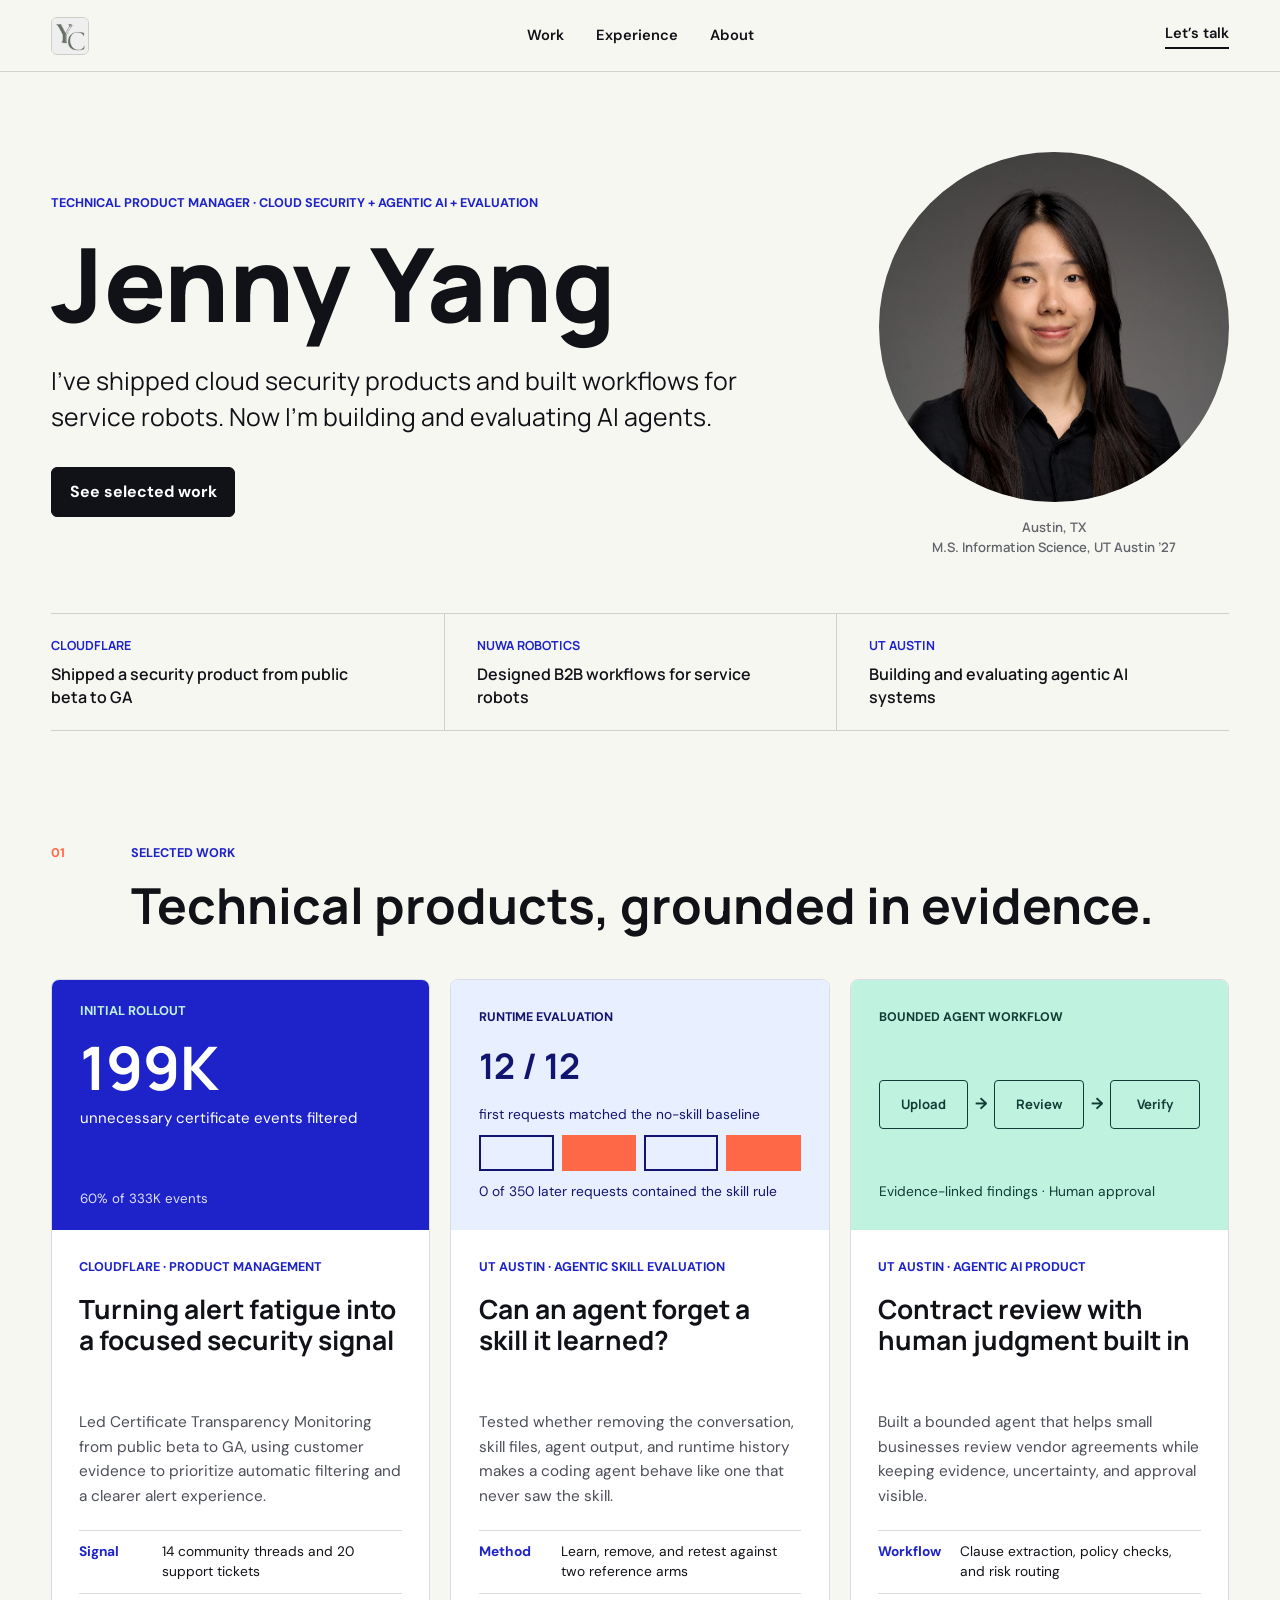
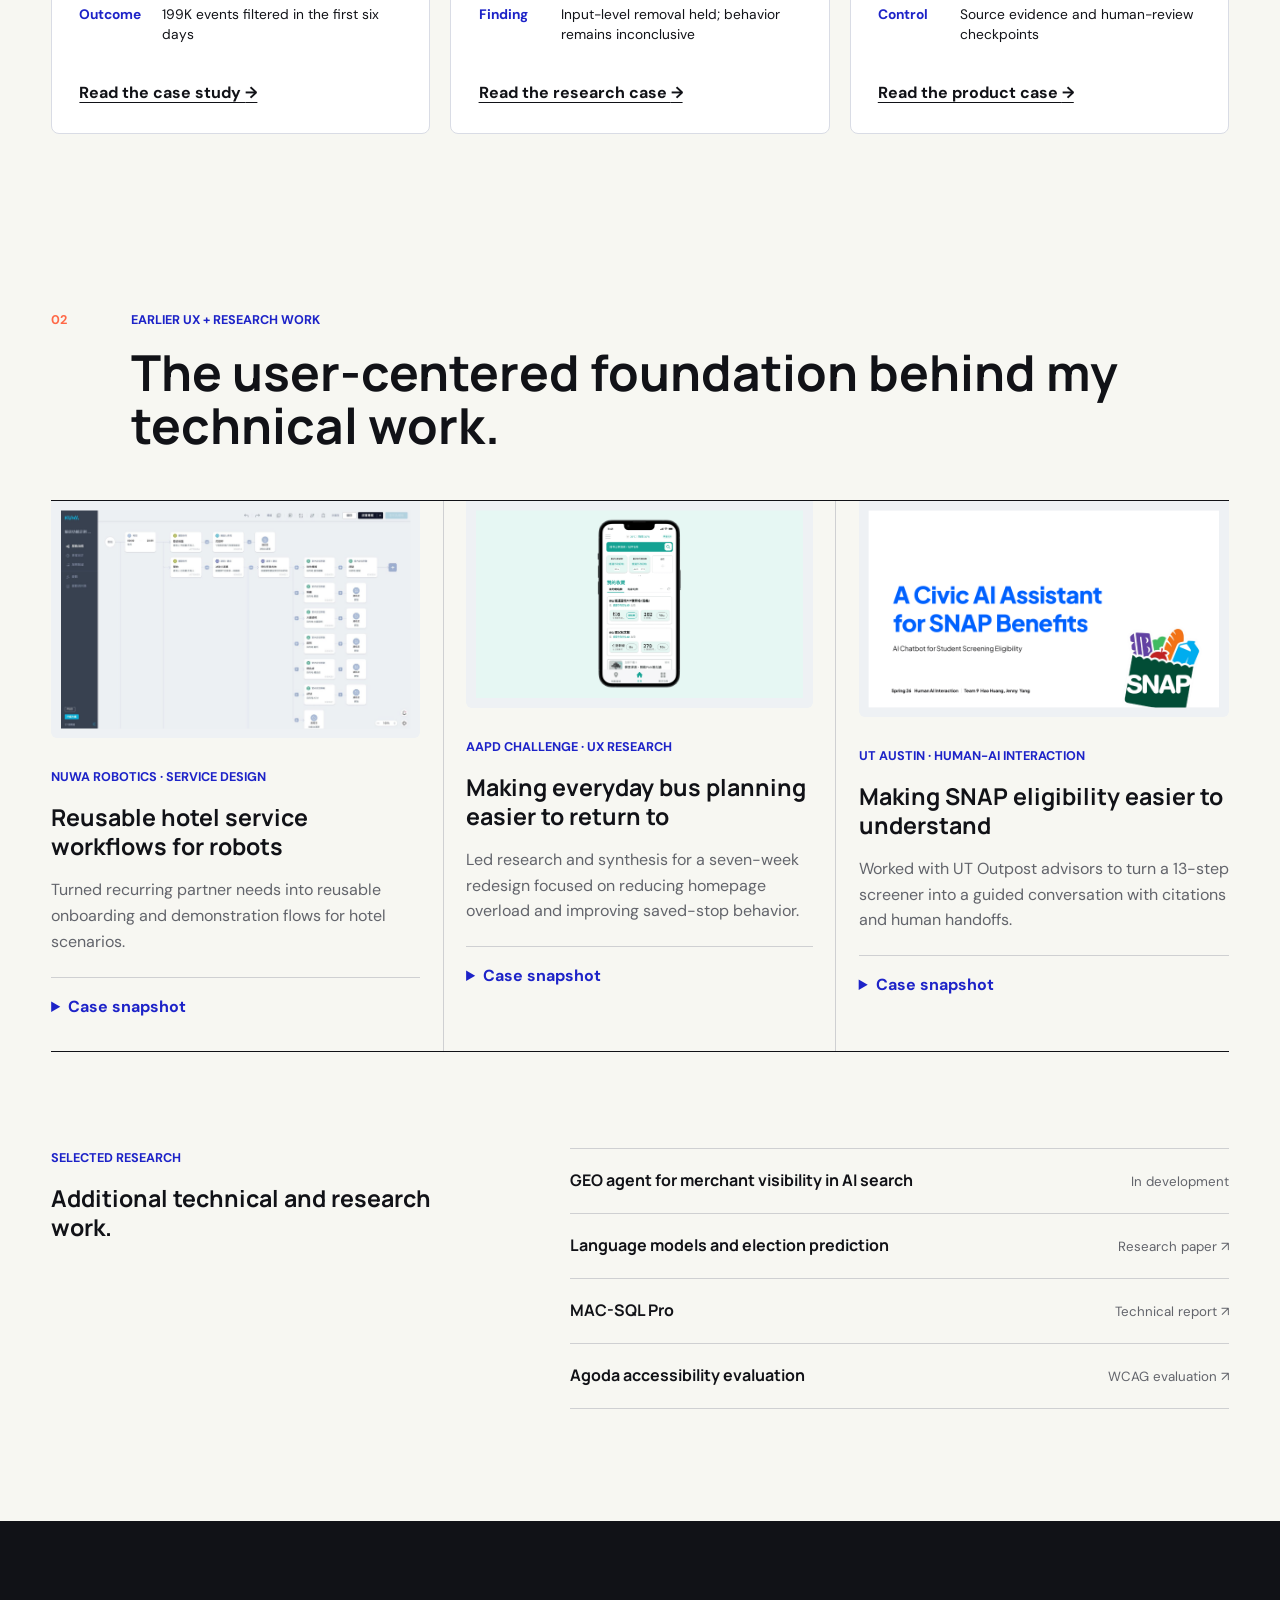
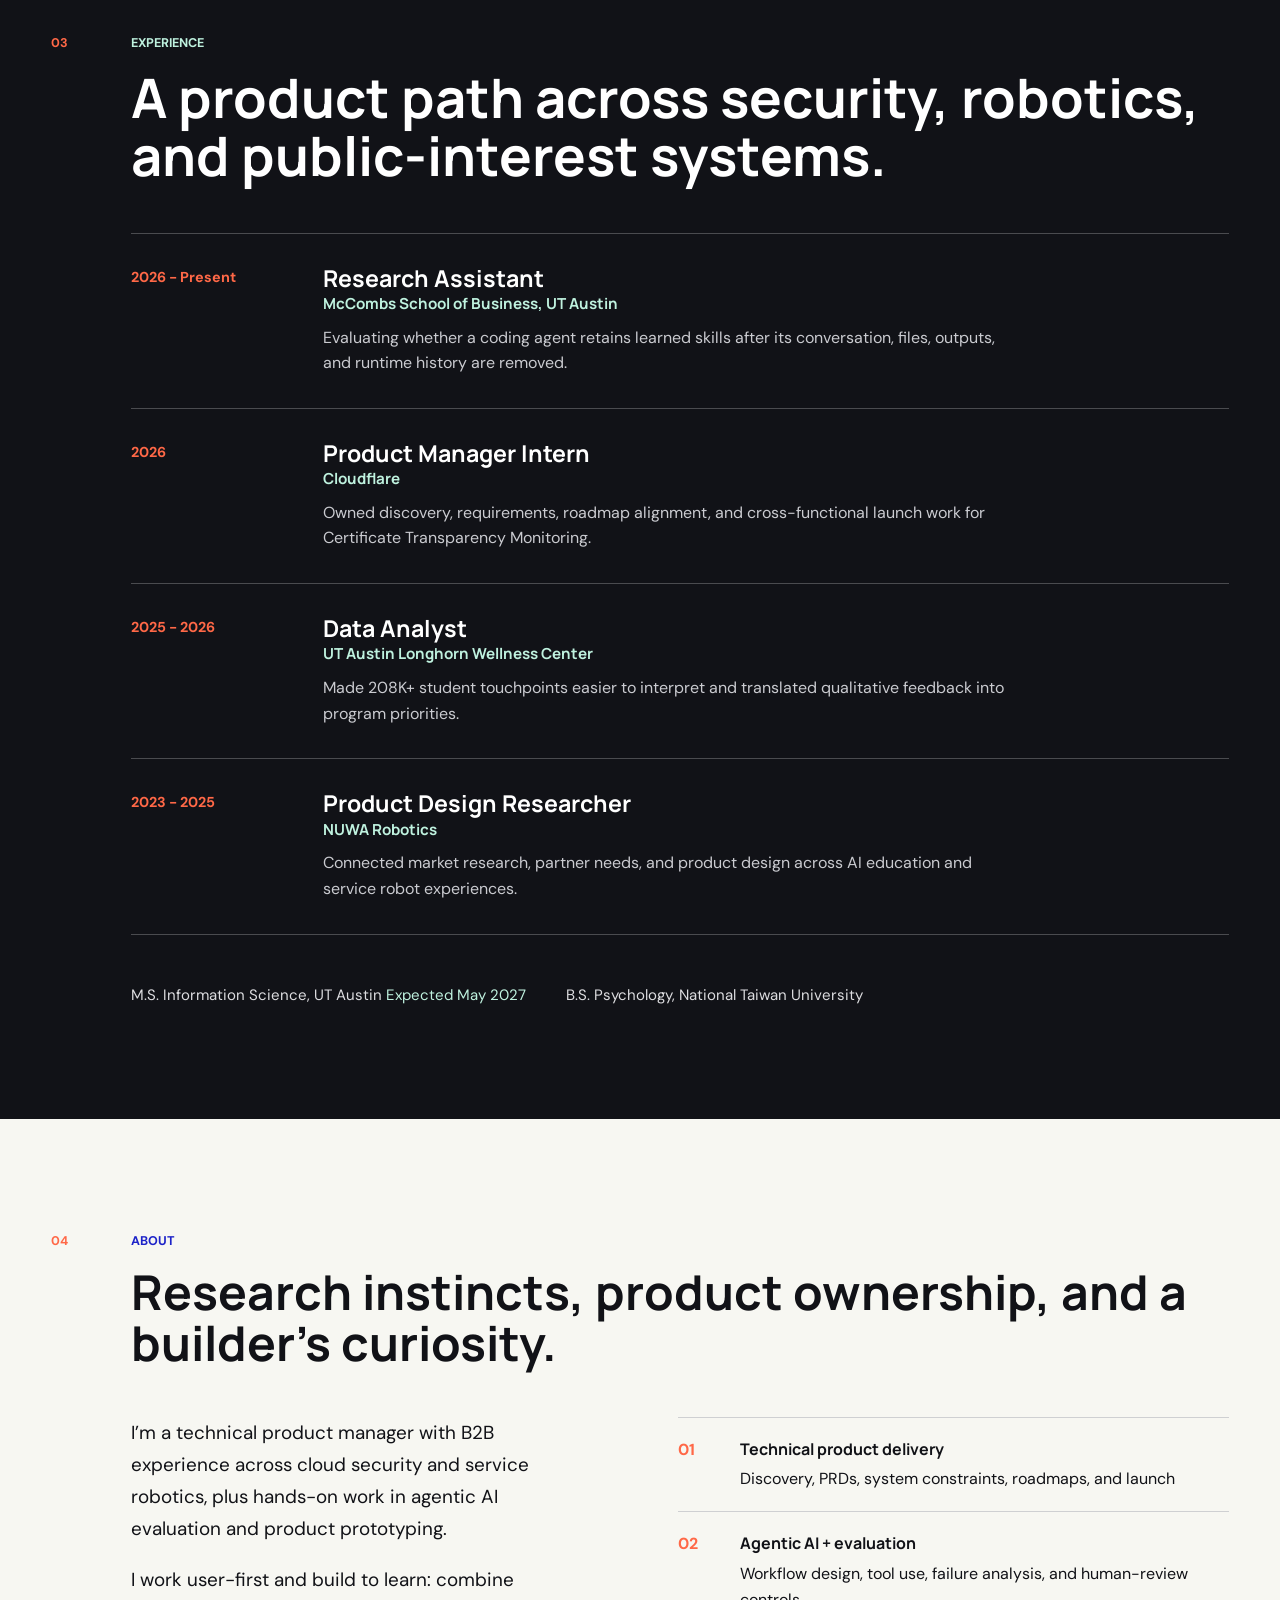
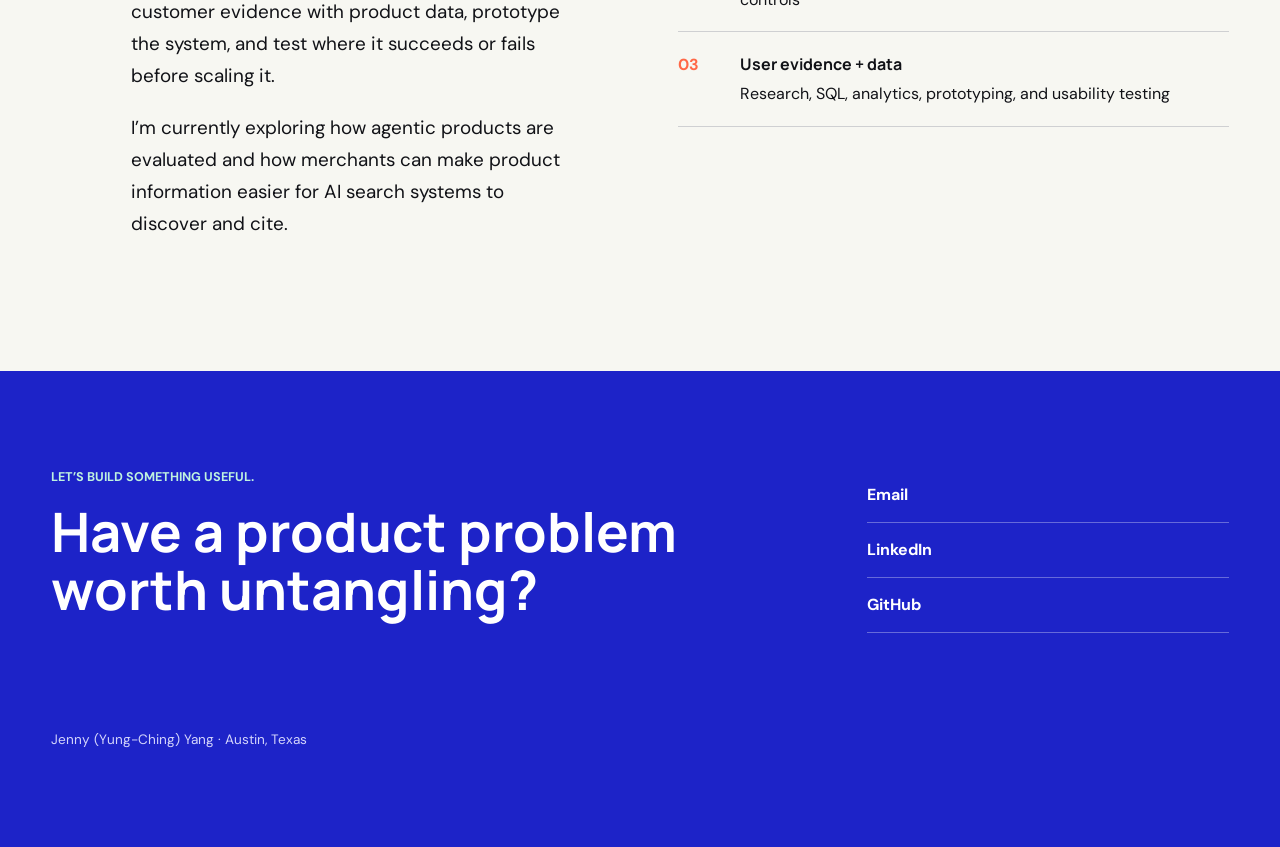
==== index.html @ 24544f39 "Redesign portfolio hero evidence rail" ====
<!doctype html>
<html lang="en">
  <head>
    <meta charset="UTF-8" />
    <meta name="viewport" content="width=device-width, initial-scale=1.0" />
    <meta
      name="description"
      content="Jenny Yang is a technical product manager with experience in cloud security, agentic AI evaluation, B2B robotics, and human-centered product development."
    />
    <meta name="author" content="Jenny (Yung-Ching) Yang" />
    <link rel="canonical" href="https://jjjjeny.github.io/" />
    <meta property="og:type" content="website" />
    <meta property="og:title" content="Jenny Yang | Technical Product Manager" />
    <meta property="og:description" content="Product case studies across cloud security, agentic AI evaluation, and human-centered systems." />
    <meta property="og:url" content="https://jjjjeny.github.io/" />
    <meta property="og:image" content="https://jjjjeny.github.io/assets/jenny-headshot.jpg" />
    <meta name="twitter:card" content="summary_large_image" />
    <title>Jenny Yang | Technical Product Manager</title>
    <link rel="icon" type="image/webp" href="assets/yc-icon.webp" />
    <link rel="preconnect" href="https://fonts.googleapis.com" />
    <link rel="preconnect" href="https://fonts.gstatic.com" crossorigin />
    <link
      href="https://fonts.googleapis.com/css2?family=DM+Sans:wght@400;500;600;700&amp;family=Manrope:wght@400;500;600;700;800&amp;display=swap"
      rel="stylesheet"
    />
    <link rel="stylesheet" href="styles.css?v=20261116-2" />
    <script type="application/ld+json">
      {
        "@context": "https://schema.org",
        "@type": "Person",
        "name": "Jenny Yang",
        "alternateName": "Yung-Ching Yang",
        "url": "https://jjjjeny.github.io/",
        "image": "https://jjjjeny.github.io/assets/jenny-headshot.jpg",
        "jobTitle": "Technical Product Manager",
        "alumniOf": [
          {"@type": "CollegeOrUniversity", "name": "The University of Texas at Austin"},
          {"@type": "CollegeOrUniversity", "name": "National Taiwan University"}
        ],
        "sameAs": [
          "https://www.linkedin.com/in/jenny-y/",
          "https://github.com/JJJJeny"
        ],
        "knowsAbout": [
          "Product Management",
          "Cloud Security",
          "Agentic AI",
          "AI Evaluation",
          "Generative Engine Optimization",
          "Human-Computer Interaction",
          "B2B SaaS"
        ]
      }
    </script>
  </head>
  <body>
    <a class="skip-link" href="#work">Skip to selected work</a>

    <header class="site-header">
      <a class="wordmark" href="#top" aria-label="Jenny Yang, home">
        <img src="assets/yc-icon.webp" alt="" width="225" height="225" />
      </a>
      <nav aria-label="Primary navigation">
        <a href="#work">Work</a>
        <a href="#experience">Experience</a>
        <a href="#about">About</a>
      </nav>
      <a class="header-link" href="#contact">Let&rsquo;s talk</a>
    </header>

    <main id="top">
      <section class="hero" aria-labelledby="hero-title">
        <div class="hero-copy">
          <p class="eyebrow">Technical product manager &middot; Cloud security + agentic AI + evaluation</p>
          <h1 id="hero-title">Jenny Yang</h1>
          <p class="hero-statement">
            I&rsquo;ve shipped cloud security products and built workflows for service robots.
            Now I&rsquo;m building and evaluating AI agents.
          </p>
          <div class="hero-actions">
            <a class="button button-primary" href="#work">See selected work</a>
          </div>
        </div>

        <div class="portrait-wrap">
          <img
            class="portrait"
            src="assets/jenny-headshot.jpg"
            alt="Jenny Yang"
            width="2048"
            height="1365"
          />
          <p class="portrait-note">Austin, TX<br />M.S. Information Science, UT Austin &rsquo;27</p>
        </div>

        <div class="hero-proof" aria-label="Experience highlights">
          <div><strong>Cloudflare</strong><span>Shipped a security product from public beta to GA</span></div>
          <div><strong>NUWA Robotics</strong><span>Designed B2B workflows for service robots</span></div>
          <div><strong>UT Austin</strong><span>Building and evaluating agentic AI systems</span></div>
        </div>
      </section>

      <section class="section work-section" id="work" aria-labelledby="work-title">
        <div class="section-heading">
          <p class="section-index">01</p>
          <div>
            <p class="eyebrow">Selected work</p>
            <h2 id="work-title">Technical products, grounded in evidence.</h2>
          </div>
        </div>

        <div class="selected-work-grid">
          <article class="selected-card">
            <div class="selected-visual cloudflare-summary" aria-label="Certificate Transparency Monitoring outcome summary">
              <p>Initial rollout</p>
              <strong>199K</strong>
              <span>unnecessary certificate events filtered</span>
              <div class="meter" aria-hidden="true"><i></i></div>
              <small>60% of 333K events</small>
            </div>
            <div class="selected-card-copy">
              <p class="project-meta">Cloudflare &middot; Product management</p>
              <h3>Turning alert fatigue into a focused security signal</h3>
              <p>Led Certificate Transparency Monitoring from public beta to GA, using customer evidence to prioritize automatic filtering and a clearer alert experience.</p>
              <dl class="project-evidence">
                <div><dt>Signal</dt><dd>14 community threads and 20 support tickets</dd></div>
                <div><dt>Outcome</dt><dd>199K events filtered in the first six days</dd></div>
              </dl>
              <a class="text-link" href="projects/cloudflare/">Read the case study <span aria-hidden="true">&rarr;</span></a>
            </div>
          </article>

          <article class="selected-card">
            <div class="selected-visual evaluation-summary" aria-label="Agentic unlearning evaluation design summary">
              <p>Runtime evaluation</p>
              <strong>12 / 12</strong>
              <span>first requests matched the no-skill baseline</span>
              <div class="condition-row" aria-hidden="true"><i></i><i></i><i></i><i></i></div>
              <small>0 of 350 later requests contained the skill rule</small>
            </div>
            <div class="selected-card-copy">
              <p class="project-meta">UT Austin &middot; Agentic skill evaluation</p>
              <h3>Can an agent forget a skill it learned?</h3>
              <p>Tested whether removing the conversation, skill files, agent output, and runtime history makes a coding agent behave like one that never saw the skill.</p>
              <dl class="project-evidence">
                <div><dt>Method</dt><dd>Learn, remove, and retest against two reference arms</dd></div>
                <div><dt>Finding</dt><dd>Input-level removal held; behavior remains inconclusive</dd></div>
              </dl>
              <a class="text-link" href="projects/agentic-unlearning/">Read the research case <span aria-hidden="true">&rarr;</span></a>
            </div>
          </article>

          <article class="selected-card">
            <div class="selected-visual agent-summary" aria-label="Contract Review Agent workflow">
              <p>Bounded agent workflow</p>
              <div class="agent-flow" aria-hidden="true">
                <span>Upload</span><b>&rarr;</b><span>Review</span><b>&rarr;</b><span>Verify</span>
              </div>
              <small>Evidence-linked findings &middot; Human approval</small>
            </div>
            <div class="selected-card-copy">
              <p class="project-meta">UT Austin &middot; Agentic AI product</p>
              <h3>Contract review with human judgment built in</h3>
              <p>Built a bounded agent that helps small businesses review vendor agreements while keeping evidence, uncertainty, and approval visible.</p>
              <dl class="project-evidence">
                <div><dt>Workflow</dt><dd>Clause extraction, policy checks, and risk routing</dd></div>
                <div><dt>Control</dt><dd>Source evidence and human-review checkpoints</dd></div>
              </dl>
              <a class="text-link" href="projects/contract-review-agent/">Read the product case <span aria-hidden="true">&rarr;</span></a>
            </div>
          </article>
        </div>
      </section>

      <section class="section additional-work" aria-labelledby="additional-title">
        <div class="section-heading">
          <p class="section-index">02</p>
          <div>
            <p class="eyebrow">Earlier UX + research work</p>
            <h2 id="additional-title">The user-centered foundation behind my technical work.</h2>
          </div>
        </div>

        <div class="project-grid">
          <article class="project-card">
            <img src="assets/roflow.jpg" alt="NUWA Roflow hotel service robot workflow" width="1500" height="937" />
            <div class="project-card-copy">
              <p class="project-meta">NUWA Robotics &middot; Service design</p>
              <h3>Reusable hotel service workflows for robots</h3>
              <p>Turned recurring partner needs into reusable onboarding and demonstration flows for hotel scenarios.</p>
              <details>
                <summary>Case snapshot</summary>
                <p><strong>Problem:</strong> Sales teams needed a repeatable way to demonstrate service robots in realistic hotel journeys.</p>
                <p><strong>Approach:</strong> Mapped guest journeys, defined service moments, and built modular workflows in NUWA Roflow.</p>
                <p><strong>Result:</strong> Standardized three recurring use cases for partner onboarding and demos across Taiwan and the U.S.</p>
              </details>
            </div>
          </article>

          <article class="project-card">
            <img src="assets/bus-plus.png" alt="Bus Plus mobile app redesign" width="1500" height="862" />
            <div class="project-card-copy">
              <p class="project-meta">AAPD Challenge &middot; UX research</p>
              <h3>Making everyday bus planning easier to return to</h3>
              <p>Led research and synthesis for a seven-week redesign focused on reducing homepage overload and improving saved-stop behavior.</p>
              <details>
                <summary>Case snapshot</summary>
                <p><strong>Evidence:</strong> 49 survey responses plus interviews and scenario-based usability tasks.</p>
                <p><strong>Decision:</strong> Prioritized a destination-based stop model after finding that non-fixed trips made route-based favorites less useful.</p>
                <p><strong>Recognition:</strong> 2023 AAPD Merit and Popular Awards.</p>
              </details>
            </div>
          </article>

          <article class="project-card">
            <img src="assets/snap-cover.png" alt="Civic AI Assistant for SNAP Benefits project" width="1600" height="900" />
            <div class="project-card-copy">
              <p class="project-meta">UT Austin &middot; Human-AI interaction</p>
              <h3>Making SNAP eligibility easier to understand</h3>
              <p>Worked with UT Outpost advisors to turn a 13-step screener into a guided conversation with citations and human handoffs.</p>
              <details>
                <summary>Case snapshot</summary>
                <p><strong>Problem:</strong> Students had to interpret a long eligibility form before knowing which questions mattered to their situation.</p>
                <p><strong>Approach:</strong> Mapped applicant pain points and designed targeted follow-ups, verified citations, uncertainty disclosures, and advisor handoffs.</p>
                <p><strong>Prototype:</strong> Built and tested the interaction using Figma, Claude Code, and the Anthropic API.</p>
              </details>
            </div>
          </article>
        </div>

        <div class="research-row" aria-labelledby="research-title">
          <div>
            <p class="eyebrow">Selected research</p>
            <h3 id="research-title">Additional technical and research work.</h3>
          </div>
          <div class="research-links">
            <div class="research-item"><span>GEO agent for merchant visibility in AI search</span><small>In development</small></div>
            <a href="assets/llm-election.pdf" target="_blank" rel="noreferrer"><span>Language models and election prediction</span><small>Research paper &nearr;</small></a>
            <a href="assets/mac-sql.pdf" target="_blank" rel="noreferrer"><span>MAC-SQL Pro</span><small>Technical report &nearr;</small></a>
            <a href="assets/agoda.pdf" target="_blank" rel="noreferrer"><span>Agoda accessibility evaluation</span><small>WCAG evaluation &nearr;</small></a>
          </div>
        </div>
      </section>

      <section class="experience-band" id="experience" aria-labelledby="experience-title">
        <div class="section experience-inner">
          <div class="section-heading section-heading-light">
            <p class="section-index">03</p>
            <div>
              <p class="eyebrow">Experience</p>
              <h2 id="experience-title">A product path across security, robotics, and public-interest systems.</h2>
            </div>
          </div>

          <div class="timeline">
            <article>
              <p class="timeline-date">2026 - Present</p>
              <div>
                <h3>Research Assistant <span>McCombs School of Business, UT Austin</span></h3>
                <p>Evaluating whether a coding agent retains learned skills after its conversation, files, outputs, and runtime history are removed.</p>
              </div>
            </article>
            <article>
              <p class="timeline-date">2026</p>
              <div>
                <h3>Product Manager Intern <span>Cloudflare</span></h3>
                <p>Owned discovery, requirements, roadmap alignment, and cross-functional launch work for Certificate Transparency Monitoring.</p>
              </div>
            </article>
            <article>
              <p class="timeline-date">2025 - 2026</p>
              <div>
                <h3>Data Analyst <span>UT Austin Longhorn Wellness Center</span></h3>
                <p>Made 208K+ student touchpoints easier to interpret and translated qualitative feedback into program priorities.</p>
              </div>
            </article>
            <article>
              <p class="timeline-date">2023 - 2025</p>
              <div>
                <h3>Product Design Researcher <span>NUWA Robotics</span></h3>
                <p>Connected market research, partner needs, and product design across AI education and service robot experiences.</p>
              </div>
            </article>
          </div>

          <div class="education-note">
            <p>M.S. Information Science, UT Austin <span>Expected May 2027</span></p>
            <p>B.S. Psychology, National Taiwan University</p>
          </div>
        </div>
      </section>

      <section class="section about-section" id="about" aria-labelledby="about-title">
        <div class="section-heading">
          <p class="section-index">04</p>
          <div>
            <p class="eyebrow">About</p>
            <h2 id="about-title">Research instincts, product ownership, and a builder&rsquo;s curiosity.</h2>
          </div>
        </div>
        <div class="about-grid">
          <div class="about-copy">
            <p>
              I&rsquo;m a technical product manager with B2B experience across cloud security and
              service robotics, plus hands-on work in agentic AI evaluation and product prototyping.
            </p>
            <p>
              I work user-first and build to learn: combine customer evidence with product data,
              prototype the system, and test where it succeeds or fails before scaling it.
            </p>
            <p>
              I&rsquo;m currently exploring how agentic products are evaluated and how merchants can
              make product information easier for AI search systems to discover and cite.
            </p>
          </div>
          <div class="capability-list" aria-label="Core capabilities">
            <div><span>01</span><p><strong>Technical product delivery</strong>Discovery, PRDs, system constraints, roadmaps, and launch</p></div>
            <div><span>02</span><p><strong>Agentic AI + evaluation</strong>Workflow design, tool use, failure analysis, and human-review controls</p></div>
            <div><span>03</span><p><strong>User evidence + data</strong>Research, SQL, analytics, prototyping, and usability testing</p></div>
          </div>
        </div>
      </section>
    </main>

    <footer class="site-footer" id="contact">
      <div>
        <p class="eyebrow">Let&rsquo;s build something useful.</p>
        <h2>Have a product problem worth untangling?</h2>
      </div>
      <div class="footer-links">
        <a href="mailto:yungching68@gmail.com">Email</a>
        <a href="https://www.linkedin.com/in/jenny-y/" target="_blank" rel="noreferrer">LinkedIn</a>
        <a href="https://github.com/JJJJeny" target="_blank" rel="noreferrer">GitHub</a>
      </div>
      <p class="footer-note">Jenny (Yung-Ching) Yang &middot; Austin, Texas</p>
    </footer>

    <!-- Cloudflare Web Analytics -->
    <script
      type="module"
      src="https://static.cloudflareinsights.com/beacon.min.js"
      data-cf-beacon='{"token":"53c2a39190c344d6ad4bfcebeba88fe5"}'
    ></script>
    <!-- End Cloudflare Web Analytics -->
  </body>
</html>
---- styles.css ----
:root {
  --ink: #111217;
  --paper: #f7f7f2;
  --white: #ffffff;
  --blue: #1d23c8;
  --blue-dark: #11156f;
  --coral: #ff6847;
  --mint: #bff2df;
  --line: #cfd0d2;
  --muted: #62646b;
  --max: 1180px;
}

* {
  box-sizing: border-box;
}

html {
  scroll-behavior: smooth;
}

body {
  margin: 0;
  color: var(--ink);
  background: var(--paper);
  font-family: "DM Sans", Arial, sans-serif;
  font-size: 1rem;
  line-height: 1.6;
  letter-spacing: 0;
}

a {
  color: inherit;
}

img {
  display: block;
  max-width: 100%;
}

.skip-link {
  position: fixed;
  top: 0.75rem;
  left: 0.75rem;
  z-index: 100;
  padding: 0.75rem 1rem;
  background: var(--ink);
  color: var(--white);
  transform: translateY(-150%);
}

.skip-link:focus {
  transform: translateY(0);
}

.site-header {
  position: sticky;
  top: 0;
  z-index: 20;
  display: grid;
  grid-template-columns: 1fr auto 1fr;
  align-items: center;
  min-height: 72px;
  padding: 0 4vw;
  border-bottom: 1px solid rgba(17, 18, 23, 0.16);
  background: rgba(247, 247, 242, 0.94);
  backdrop-filter: blur(14px);
}

.wordmark {
  width: 38px;
  height: 38px;
  display: block;
  overflow: hidden;
  border: 1px solid rgba(17, 18, 23, 0.18);
  border-radius: 6px;
  text-decoration: none;
}

.wordmark img {
  width: 100%;
  height: 100%;
  object-fit: cover;
}

nav {
  display: flex;
  gap: 2rem;
}

nav a,
.header-link {
  font-size: 0.92rem;
  font-weight: 600;
  text-decoration: none;
}

nav a:hover,
.header-link:hover,
.text-link:hover {
  color: var(--blue);
}

.header-link {
  justify-self: end;
  padding-bottom: 0.15rem;
  border-bottom: 2px solid currentColor;
}

.hero {
  width: min(1320px, 92vw);
  min-height: 0;
  margin: 0 auto;
  display: grid;
  grid-template-columns: minmax(0, 1.35fr) minmax(280px, 0.65fr);
  column-gap: clamp(3rem, 7vw, 7rem);
  row-gap: 3.5rem;
  align-items: center;
  padding: 5rem 0 3.5rem;
}

.eyebrow,
.project-meta,
.section-index {
  margin: 0 0 1rem;
  color: var(--blue);
  font-size: 0.79rem;
  font-weight: 700;
  text-transform: uppercase;
}

h1,
h2,
h3,
p {
  letter-spacing: 0;
}

h1,
h2,
h3 {
  font-family: "Manrope", Arial, sans-serif;
  line-height: 1.06;
}

h1 {
  max-width: 8ch;
  margin: 0;
  font-size: clamp(5.8rem, 8vw, 7.2rem);
  font-weight: 800;
}

.hero-statement {
  max-width: 700px;
  margin: 1.6rem 0 0;
  font-family: "Manrope", Arial, sans-serif;
  font-size: 1.55rem;
  line-height: 1.45;
}

.hero-copy {
  min-width: 0;
}

.hero-actions {
  display: flex;
  flex-wrap: wrap;
  gap: 0.8rem;
  margin-top: 2rem;
}

.button {
  display: inline-flex;
  align-items: center;
  justify-content: center;
  min-height: 48px;
  padding: 0.7rem 1.1rem;
  border: 1px solid var(--ink);
  border-radius: 6px;
  font-weight: 700;
  text-decoration: none;
}

.button-primary {
  background: var(--ink);
  color: var(--white);
}

.button-primary:hover {
  background: var(--blue);
  border-color: var(--blue);
}

.button-secondary:hover {
  background: var(--white);
}

.portrait-wrap {
  position: relative;
  width: min(100%, 350px);
  justify-self: end;
}

.hero-proof {
  grid-column: 1 / -1;
  display: grid;
  grid-template-columns: repeat(3, minmax(0, 1fr));
  margin-top: 0;
  padding: 0;
  border-top: 1px solid var(--line);
  border-bottom: 1px solid var(--line);
}

.hero-proof > div {
  min-height: 108px;
  padding: 1.35rem clamp(1.25rem, 2.5vw, 2.5rem);
}

.hero-proof > div:first-child {
  padding-left: 0;
}

.hero-proof > div + div {
  border-left: 1px solid var(--line);
}

.hero-proof strong,
.hero-proof span {
  display: block;
}

.hero-proof strong {
  margin-bottom: 0.45rem;
  color: var(--blue);
  font-family: "Manrope", Arial, sans-serif;
  font-size: 0.78rem;
  text-transform: uppercase;
}

.hero-proof span {
  max-width: 30ch;
  font-family: "Manrope", Arial, sans-serif;
  font-size: 1rem;
  font-weight: 600;
  line-height: 1.4;
}

.portrait {
  width: 100%;
  height: auto;
  aspect-ratio: 1;
  object-fit: cover;
  object-position: center 36%;
  border-radius: 50%;
  filter: saturate(0.88) contrast(1.04);
}

.portrait-note {
  position: relative;
  width: 100%;
  margin: 1rem 0 0;
  padding: 0;
  color: var(--muted);
  font-family: "Manrope", sans-serif;
  font-size: 0.82rem;
  font-weight: 600;
  line-height: 1.5;
  text-align: center;
}

.section {
  width: min(var(--max), 92vw);
  margin: 0 auto;
  padding: 7rem 0;
}

.work-section {
  padding-top: 3.5rem;
}

.section-heading {
  display: grid;
  grid-template-columns: 80px 1fr;
  margin-bottom: 3rem;
}

.section-index {
  color: var(--coral);
}

h2 {
  max-width: 780px;
  margin: 0;
  font-size: 3.4rem;
}

.text-link {
  font-weight: 700;
  text-underline-offset: 0.22rem;
}

.selected-work-grid {
  display: grid;
  grid-template-columns: repeat(3, minmax(0, 1fr));
  gap: 1.25rem;
}

.selected-card {
  min-width: 0;
  display: flex;
  flex-direction: column;
  overflow: hidden;
  border: 1px solid #d9dce5;
  border-radius: 8px;
  background: var(--white);
}

.selected-visual {
  height: 250px;
}

.cloudflare-summary {
  display: flex;
  flex-direction: column;
  justify-content: center;
  padding: 1.75rem;
  background: var(--blue);
  color: var(--white);
}

.cloudflare-summary p {
  margin: 0 0 1rem;
  color: var(--mint);
  font-size: 0.8rem;
  font-weight: 700;
  text-transform: uppercase;
}

.cloudflare-summary strong {
  font-family: "Manrope", sans-serif;
  font-size: 3.75rem;
  line-height: 1;
}

.cloudflare-summary span {
  margin-top: 0.55rem;
  font-size: 0.94rem;
}

.meter {
  width: 100%;
  height: 14px;
  margin-top: 3rem;
  background: rgba(255, 255, 255, 0.2);
}

.meter i {
  display: block;
  width: 60%;
  height: 100%;
  background: var(--coral);
}

.cloudflare-summary small {
  margin-top: 0.65rem;
  color: #dedffe;
}

@media (min-width: 1000px) {
  h1 {
    max-width: none;
    white-space: nowrap;
  }

  .section-heading h2 {
    max-width: none;
  }

  .work-section .section-heading h2 {
    font-size: 3.1rem;
  }

  .additional-work .section-heading h2 {
    font-size: 3.1rem;
  }

  .about-section .section-heading h2 {
    font-size: 3rem;
  }
}

.evaluation-summary,
.agent-summary {
  display: flex;
  flex-direction: column;
  justify-content: space-between;
  padding: 1.75rem;
}

.evaluation-summary {
  background: #e8efff;
  color: var(--blue-dark);
}

.evaluation-summary p,
.agent-summary p {
  margin: 0;
  font-size: 0.78rem;
  font-weight: 700;
  text-transform: uppercase;
}

.evaluation-summary strong {
  font-family: "Manrope", sans-serif;
  font-size: 2.2rem;
}

.evaluation-summary span,
.evaluation-summary small,
.agent-summary small {
  font-size: 0.86rem;
}

.condition-row {
  display: grid;
  grid-template-columns: repeat(4, 1fr);
  gap: 0.5rem;
}

.condition-row i {
  height: 36px;
  border: 2px solid currentColor;
}

.condition-row i:nth-child(2),
.condition-row i:nth-child(4) {
  background: var(--coral);
  border-color: var(--coral);
}

.agent-summary {
  background: var(--mint);
  color: #123c35;
}

.agent-flow {
  display: grid;
  grid-template-columns: 1fr auto 1fr auto 1fr;
  align-items: center;
  gap: 0.45rem;
}

.agent-flow span {
  padding: 0.8rem 0.4rem;
  border: 1px solid currentColor;
  border-radius: 4px;
  text-align: center;
  font-family: "Manrope", sans-serif;
  font-size: 0.82rem;
  font-weight: 700;
}

.agent-flow b {
  font-weight: 700;
}

.selected-card-copy {
  flex: 1;
  display: flex;
  flex-direction: column;
  padding: 1.7rem;
}

.selected-card-copy h3 {
  min-height: 3.8em;
  margin: 0;
  font-size: 1.65rem;
  line-height: 1.2;
}

.selected-card-copy > p:not(.project-meta, .coming-soon) {
  margin: 1rem 0 0;
  color: #4c4f58;
  font-size: 0.96rem;
}

.project-evidence {
  margin: 1.35rem 0 1.5rem;
}

.project-evidence div {
  display: grid;
  grid-template-columns: 72px 1fr;
  gap: 0.65rem;
  padding: 0.7rem 0;
  border-top: 1px solid #d9dce5;
  font-size: 0.86rem;
  line-height: 1.45;
}

.project-evidence dt {
  color: var(--blue);
  font-weight: 700;
}

.project-evidence dd {
  margin: 0;
}

.selected-card-copy .text-link,
.coming-soon {
  margin-top: auto;
}

.coming-soon {
  color: var(--blue-dark);
  font-weight: 700;
}

.additional-work {
  padding-top: 4rem;
}

.project-grid {
  display: grid;
  grid-template-columns: repeat(3, minmax(0, 1fr));
  border-top: 1px solid var(--ink);
  border-bottom: 1px solid var(--ink);
}

.project-card {
  min-width: 0;
  padding: 0 1.4rem 2rem;
  border-right: 1px solid var(--line);
}

.project-card:first-child {
  padding-left: 0;
}

.project-card:last-child {
  padding-right: 0;
  border-right: 0;
}

.project-card > img {
  width: 100%;
  height: auto;
  aspect-ratio: auto;
  margin-bottom: 1.8rem;
  padding: 0.6rem;
  object-fit: contain;
  border-radius: 0 0 6px 6px;
  background: #eef1f4;
}

.project-card h3,
.research-row h3 {
  margin: 0;
  font-size: 1.45rem;
  line-height: 1.25;
}

.project-card-copy > p:not(.project-meta) {
  color: var(--muted);
}

details {
  margin-top: 1.4rem;
  padding-top: 1rem;
  border-top: 1px solid var(--line);
}

summary {
  cursor: pointer;
  color: var(--blue);
  font-weight: 700;
}

details p {
  margin: 0.9rem 0 0;
  color: #45474e;
  font-size: 0.92rem;
}

.research-row {
  display: grid;
  grid-template-columns: 0.8fr 1.2fr;
  gap: 5rem;
  padding: 6rem 0 0;
}

.research-links a,
.research-links .research-item {
  display: flex;
  justify-content: space-between;
  align-items: baseline;
  gap: 1rem;
  padding: 1.2rem 0;
  border-top: 1px solid var(--line);
  text-decoration: none;
}

.research-links .research-item {
  color: var(--ink);
}

.research-links a:last-child {
  border-bottom: 1px solid var(--line);
}

.research-links a:hover span {
  color: var(--blue);
}

.research-links span {
  font-family: "Manrope", sans-serif;
  font-weight: 700;
}

.research-links small {
  flex: 0 0 auto;
  color: var(--muted);
}

.experience-band {
  background: var(--ink);
  color: var(--white);
}

.experience-inner {
  padding-top: 7rem;
  padding-bottom: 7rem;
}

.section-heading-light .eyebrow {
  color: var(--mint);
}

.timeline {
  margin-left: 80px;
}

.timeline article {
  display: grid;
  grid-template-columns: 160px 1fr;
  gap: 2rem;
  padding: 2rem 0;
  border-top: 1px solid rgba(255, 255, 255, 0.24);
}

.timeline article:last-child {
  border-bottom: 1px solid rgba(255, 255, 255, 0.24);
}

.timeline-date {
  margin: 0;
  color: var(--coral);
  font-size: 0.9rem;
  font-weight: 700;
}

.timeline h3 {
  margin: 0;
  font-size: 1.45rem;
}

.timeline h3 span {
  display: block;
  margin-top: 0.35rem;
  color: var(--mint);
  font-size: 0.95rem;
}

.timeline article p:last-child {
  max-width: 700px;
  margin: 0.8rem 0 0;
  color: #cacbd0;
}

.education-note {
  display: flex;
  flex-wrap: wrap;
  gap: 1rem 2.5rem;
  margin: 3rem 0 0 80px;
  color: #dddde0;
  font-size: 0.94rem;
}

.education-note p {
  margin: 0;
}

.education-note span {
  color: var(--mint);
}

.about-grid {
  display: grid;
  grid-template-columns: 0.9fr 1.1fr;
  gap: 6rem;
  margin-left: 80px;
}

.about-copy p {
  margin: 0 0 1.2rem;
  font-size: 1.18rem;
  line-height: 1.7;
}

.capability-list > div {
  display: grid;
  grid-template-columns: 46px 1fr;
  gap: 1rem;
  padding: 1.2rem 0;
  border-top: 1px solid var(--line);
}

.capability-list > div:last-child {
  border-bottom: 1px solid var(--line);
}

.capability-list span {
  color: var(--coral);
  font-weight: 700;
}

.capability-list p,
.capability-list strong {
  display: block;
  margin: 0;
}

.capability-list strong {
  margin-bottom: 0.25rem;
  font-family: "Manrope", sans-serif;
}

.site-footer {
  display: grid;
  grid-template-columns: 1.35fr 0.65fr;
  gap: 4rem;
  padding: 6rem max(4vw, calc((100vw - var(--max)) / 2));
  background: var(--blue);
  color: var(--white);
  scroll-margin-top: 72px;
}

.site-footer .eyebrow {
  color: var(--mint);
}

.site-footer h2 {
  max-width: 720px;
}

.footer-links {
  display: grid;
  align-content: start;
}

.footer-links a {
  padding: 0.9rem 0;
  border-bottom: 1px solid rgba(255, 255, 255, 0.32);
  font-weight: 700;
  text-decoration: none;
}

.footer-links a:hover {
  color: var(--mint);
}

.footer-note {
  grid-column: 1 / -1;
  margin: 2rem 0 0;
  color: #d3d4fb;
  font-size: 0.85rem;
}

@media (max-width: 800px) {
  .site-header {
    grid-template-columns: 1fr auto;
    min-height: 64px;
  }

  nav {
    display: none;
  }

  .hero {
    min-height: auto;
    grid-template-columns: 1fr;
    row-gap: 2.5rem;
    padding: 3rem 0 2.5rem;
  }

  h1 {
    font-size: 3.2rem;
  }

  .hero-statement {
    font-size: 1.18rem;
    overflow-wrap: anywhere;
  }

  .portrait-wrap {
    width: min(72vw, 250px);
    justify-self: start;
    order: 3;
  }

  .hero-proof {
    grid-column: auto;
    grid-template-columns: 1fr;
    order: 2;
  }

  .hero-proof > div,
  .hero-proof > div:first-child {
    min-height: 0;
    padding: 1rem 0;
  }

  .hero-proof > div + div {
    border-top: 1px solid var(--line);
    border-left: 0;
  }

  .selected-work-grid,
  .project-grid,
  .research-row,
  .about-grid,
  .site-footer {
    grid-template-columns: 1fr;
  }

  .section {
    padding: 5rem 0;
  }

  .work-section {
    padding-top: 3rem;
  }

  .section-heading {
    grid-template-columns: 1fr;
  }

  h2 {
    font-size: 2.35rem;
  }

  .selected-work-grid {
    gap: 1rem;
  }

  .selected-visual {
    height: 230px;
  }

  .selected-card-copy h3 {
    min-height: 0;
  }

  .project-card,
  .project-card:first-child,
  .project-card:last-child {
    padding: 0 0 2.5rem;
    border-right: 0;
    border-bottom: 1px solid var(--line);
  }

  .project-card:last-child {
    border-bottom: 0;
  }

  .research-row {
    gap: 2rem;
    padding-top: 4rem;
  }

  .timeline,
  .education-note,
  .about-grid {
    margin-left: 0;
  }

  .timeline article {
    grid-template-columns: 1fr;
    gap: 0.5rem;
  }

  .site-footer {
    gap: 3rem;
    padding: 5rem 4vw;
  }
}

@media (prefers-reduced-motion: reduce) {
  html {
    scroll-behavior: auto;
  }
}
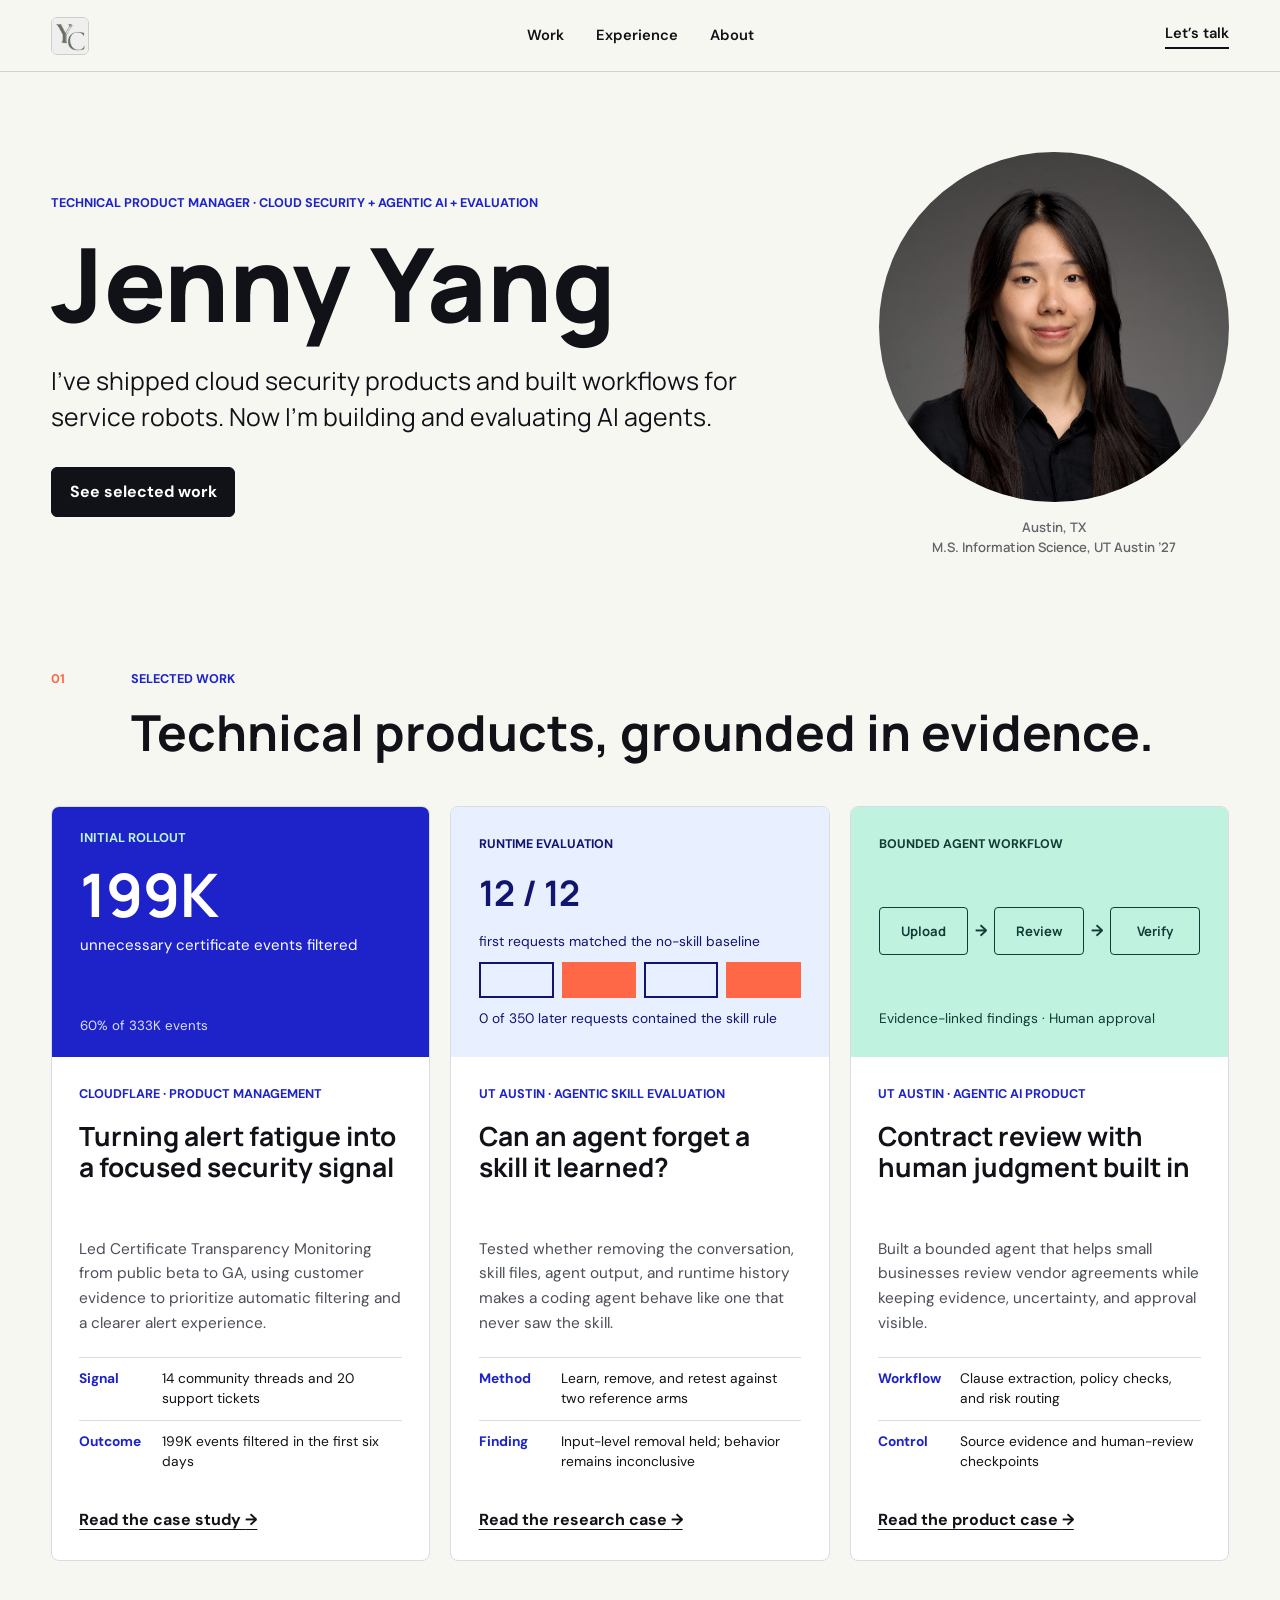
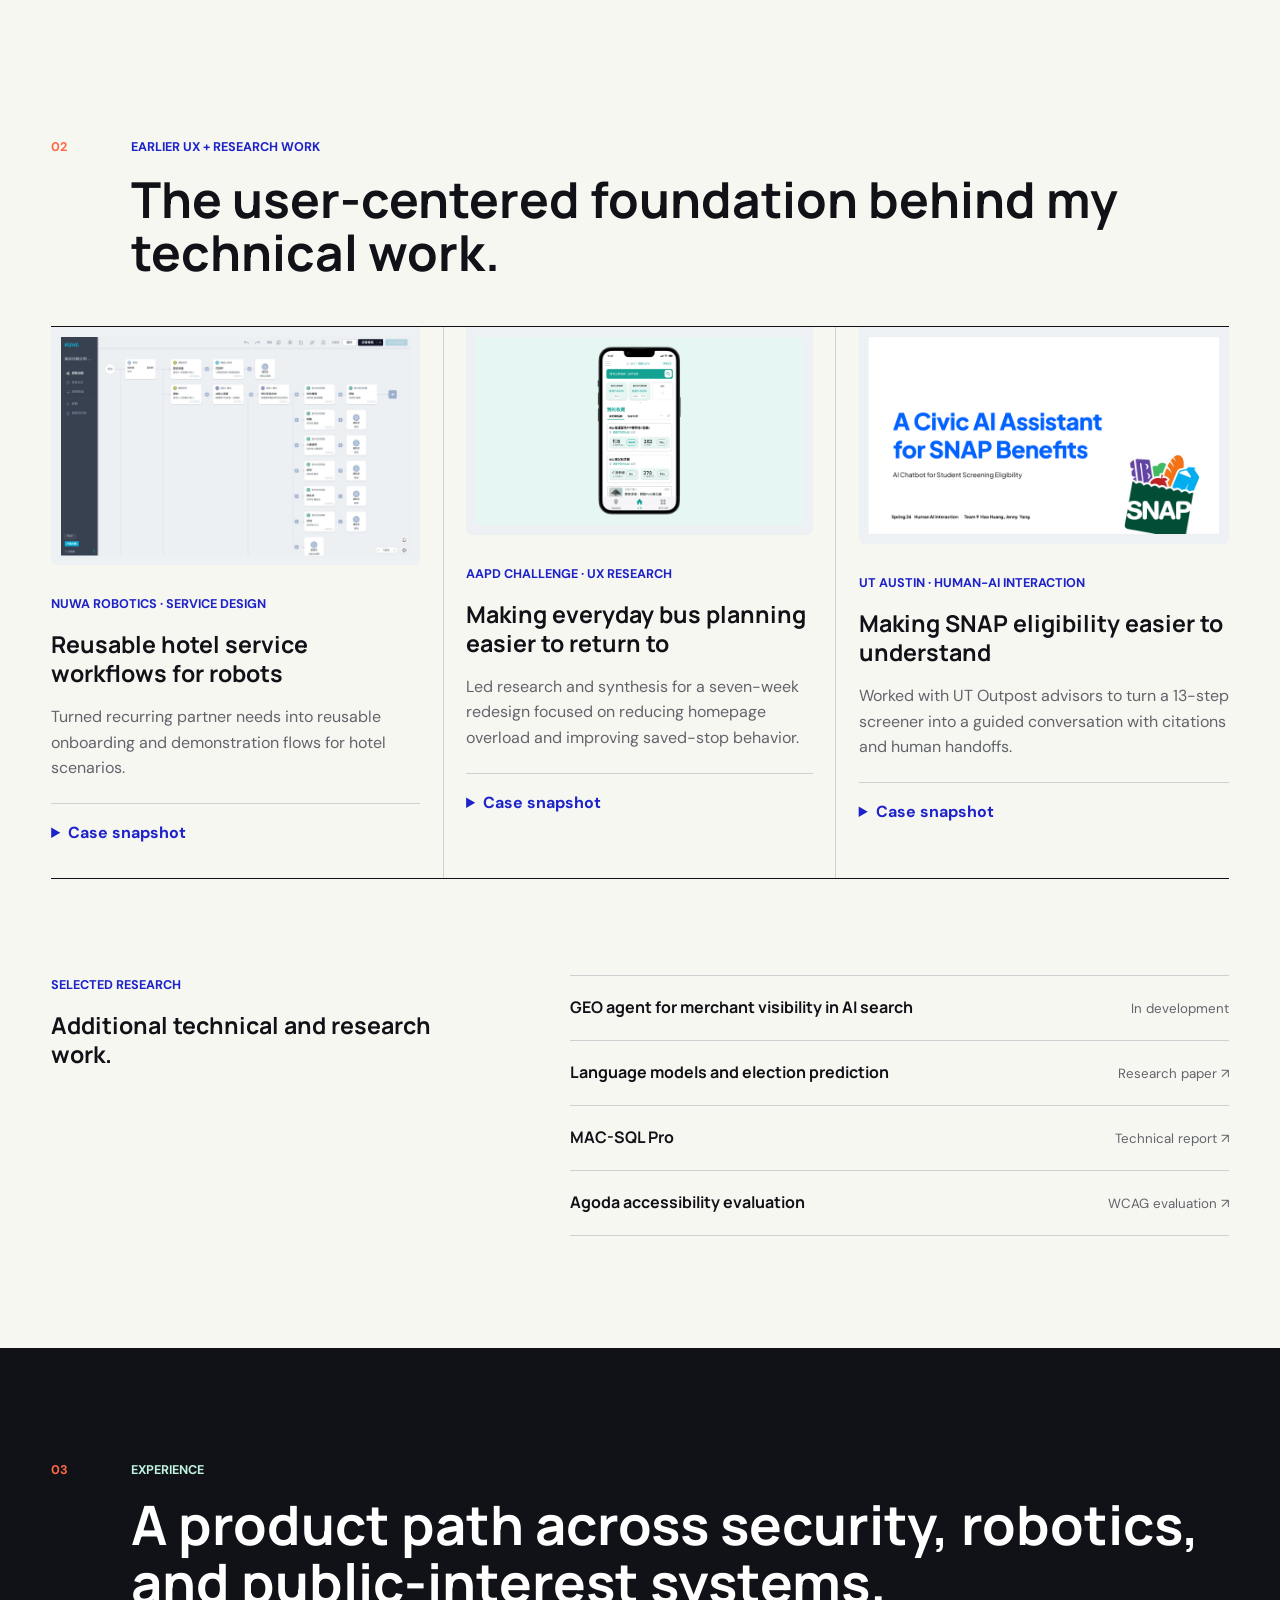
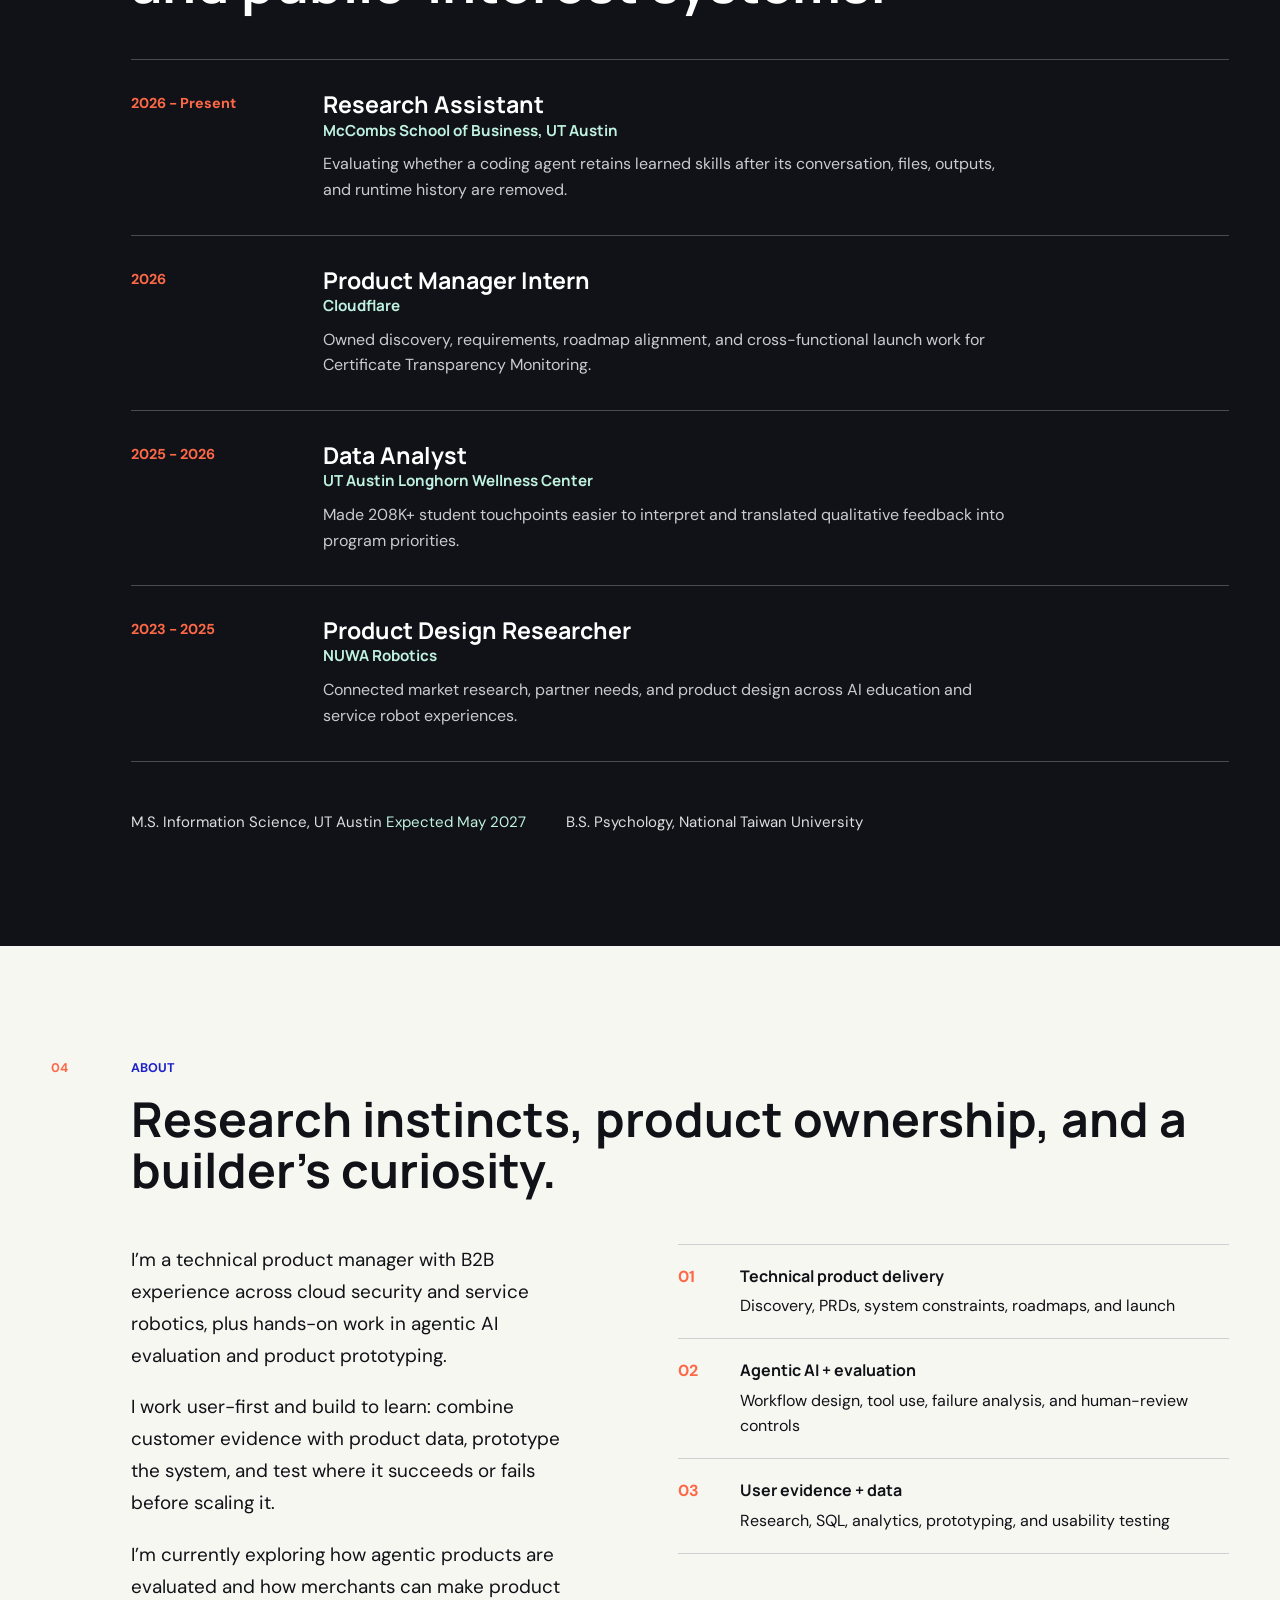
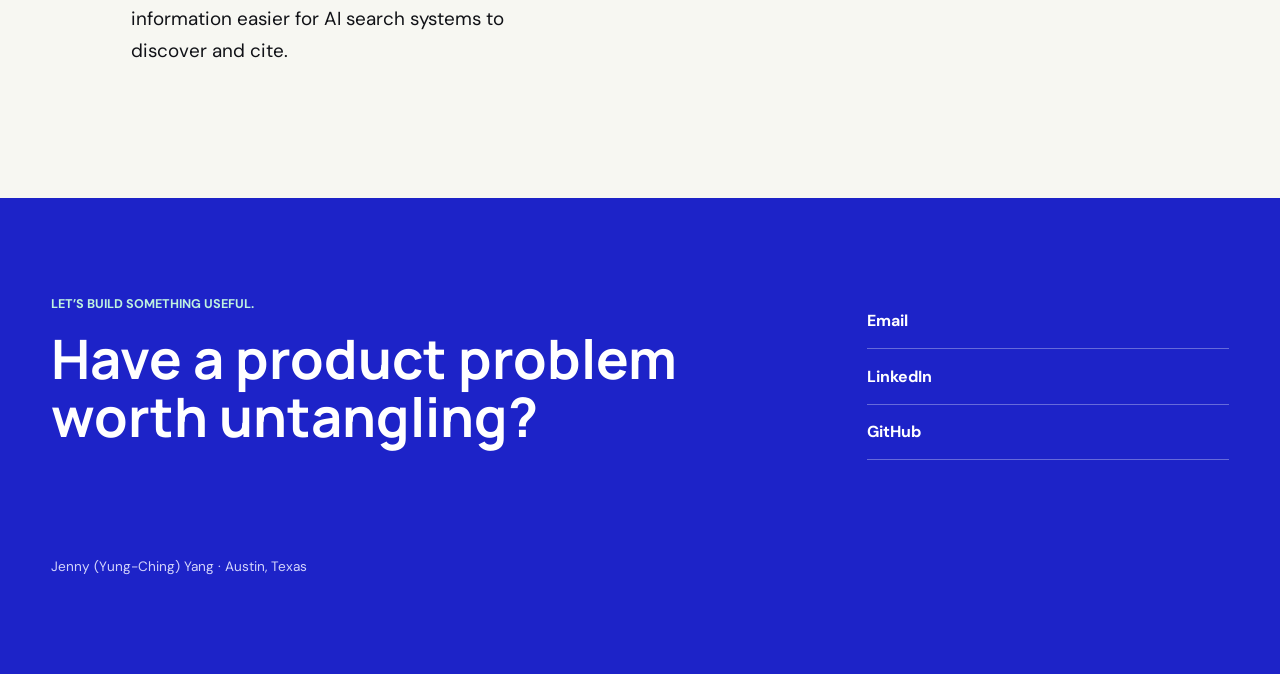
==== commit fd7e89e8: "Simplify portfolio hero" ====
--- a/index.html
+++ b/index.html
@@ -92,12 +92,6 @@
           />
           <p class="portrait-note">Austin, TX<br />M.S. Information Science, UT Austin &rsquo;27</p>
         </div>
-
-        <div class="hero-proof" aria-label="Experience highlights">
-          <div><strong>Cloudflare</strong><span>Shipped a security product from public beta to GA</span></div>
-          <div><strong>NUWA Robotics</strong><span>Designed B2B workflows for service robots</span></div>
-          <div><strong>UT Austin</strong><span>Building and evaluating agentic AI systems</span></div>
-        </div>
       </section>
 
       <section class="section work-section" id="work" aria-labelledby="work-title">
--- a/styles.css
+++ b/styles.css
@@ -201,50 +201,6 @@
   justify-self: end;
 }
 
-.hero-proof {
-  grid-column: 1 / -1;
-  display: grid;
-  grid-template-columns: repeat(3, minmax(0, 1fr));
-  margin-top: 0;
-  padding: 0;
-  border-top: 1px solid var(--line);
-  border-bottom: 1px solid var(--line);
-}
-
-.hero-proof > div {
-  min-height: 108px;
-  padding: 1.35rem clamp(1.25rem, 2.5vw, 2.5rem);
-}
-
-.hero-proof > div:first-child {
-  padding-left: 0;
-}
-
-.hero-proof > div + div {
-  border-left: 1px solid var(--line);
-}
-
-.hero-proof strong,
-.hero-proof span {
-  display: block;
-}
-
-.hero-proof strong {
-  margin-bottom: 0.45rem;
-  color: var(--blue);
-  font-family: "Manrope", Arial, sans-serif;
-  font-size: 0.78rem;
-  text-transform: uppercase;
-}
-
-.hero-proof span {
-  max-width: 30ch;
-  font-family: "Manrope", Arial, sans-serif;
-  font-size: 1rem;
-  font-weight: 600;
-  line-height: 1.4;
-}
-
 .portrait {
   width: 100%;
   height: auto;
@@ -806,24 +762,6 @@
   .portrait-wrap {
     width: min(72vw, 250px);
     justify-self: start;
-    order: 3;
-  }
-
-  .hero-proof {
-    grid-column: auto;
-    grid-template-columns: 1fr;
-    order: 2;
-  }
-
-  .hero-proof > div,
-  .hero-proof > div:first-child {
-    min-height: 0;
-    padding: 1rem 0;
-  }
-
-  .hero-proof > div + div {
-    border-top: 1px solid var(--line);
-    border-left: 0;
   }
 
   .selected-work-grid,
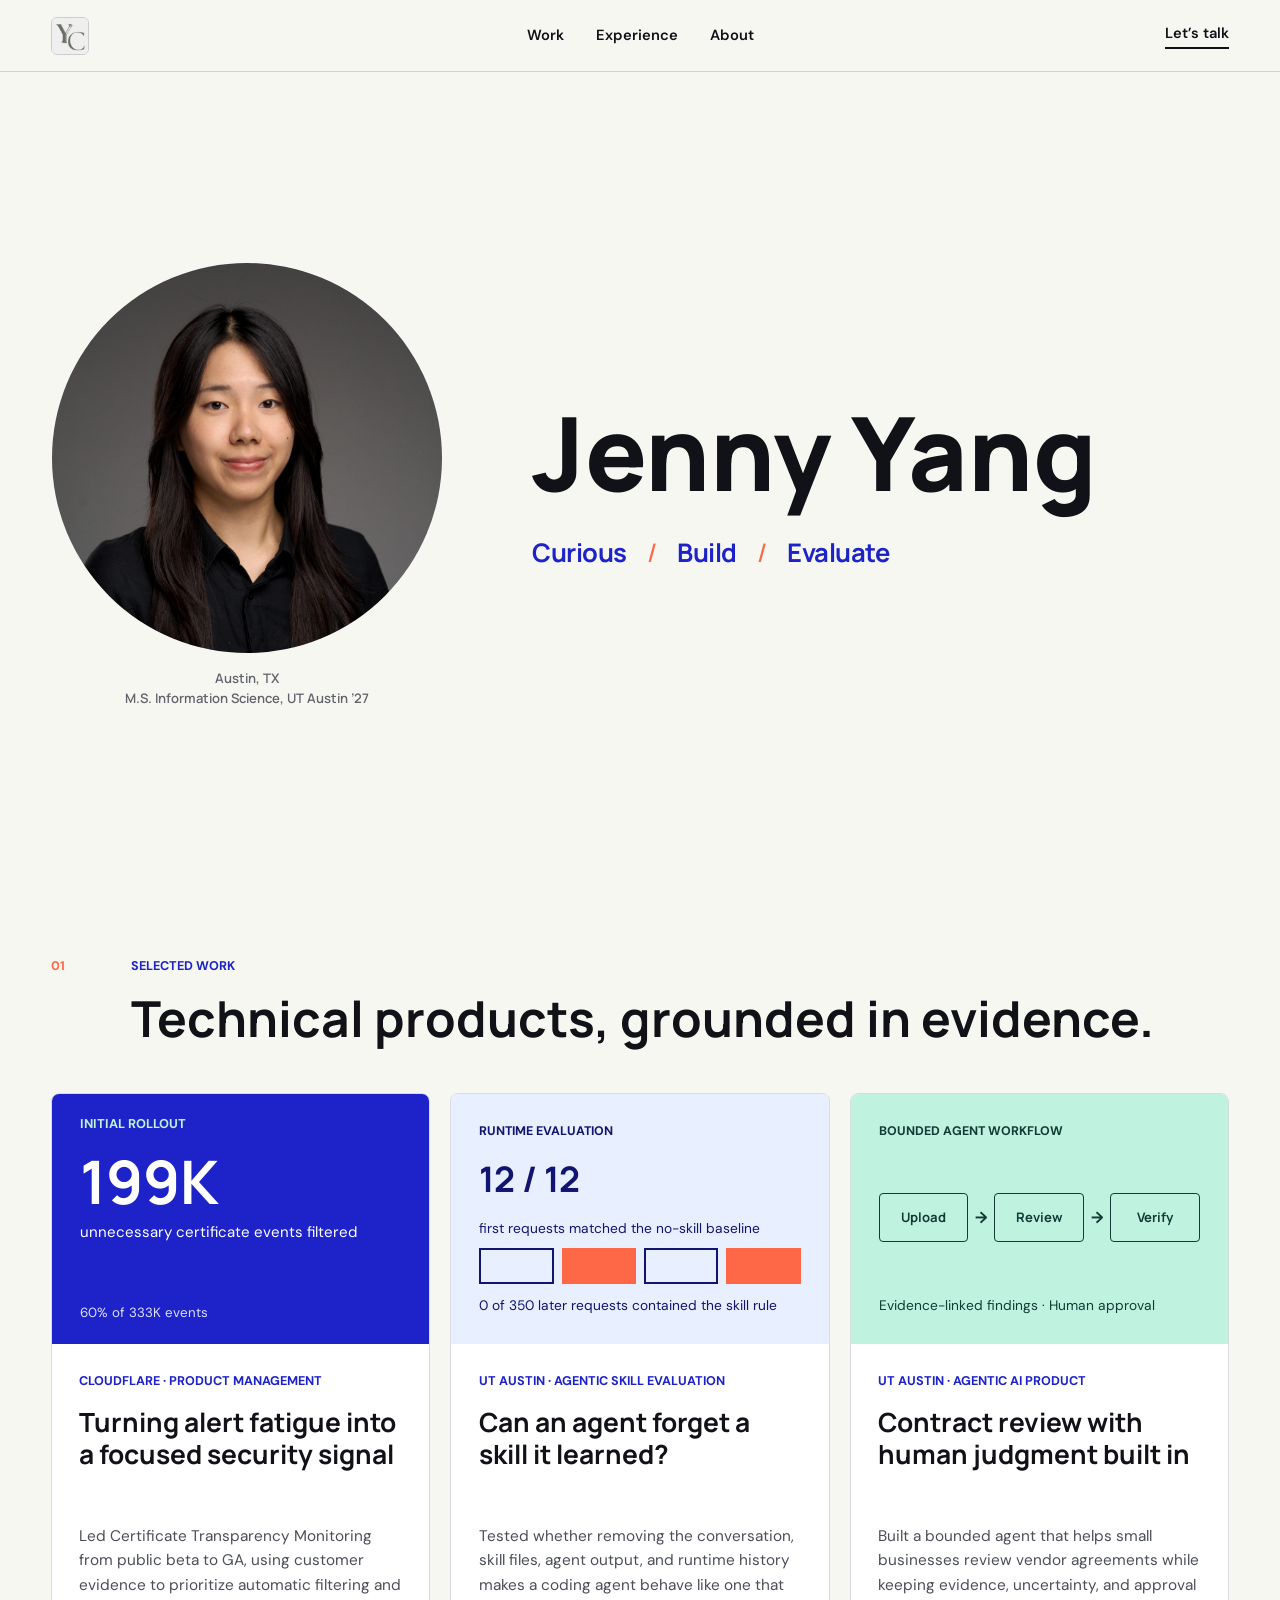
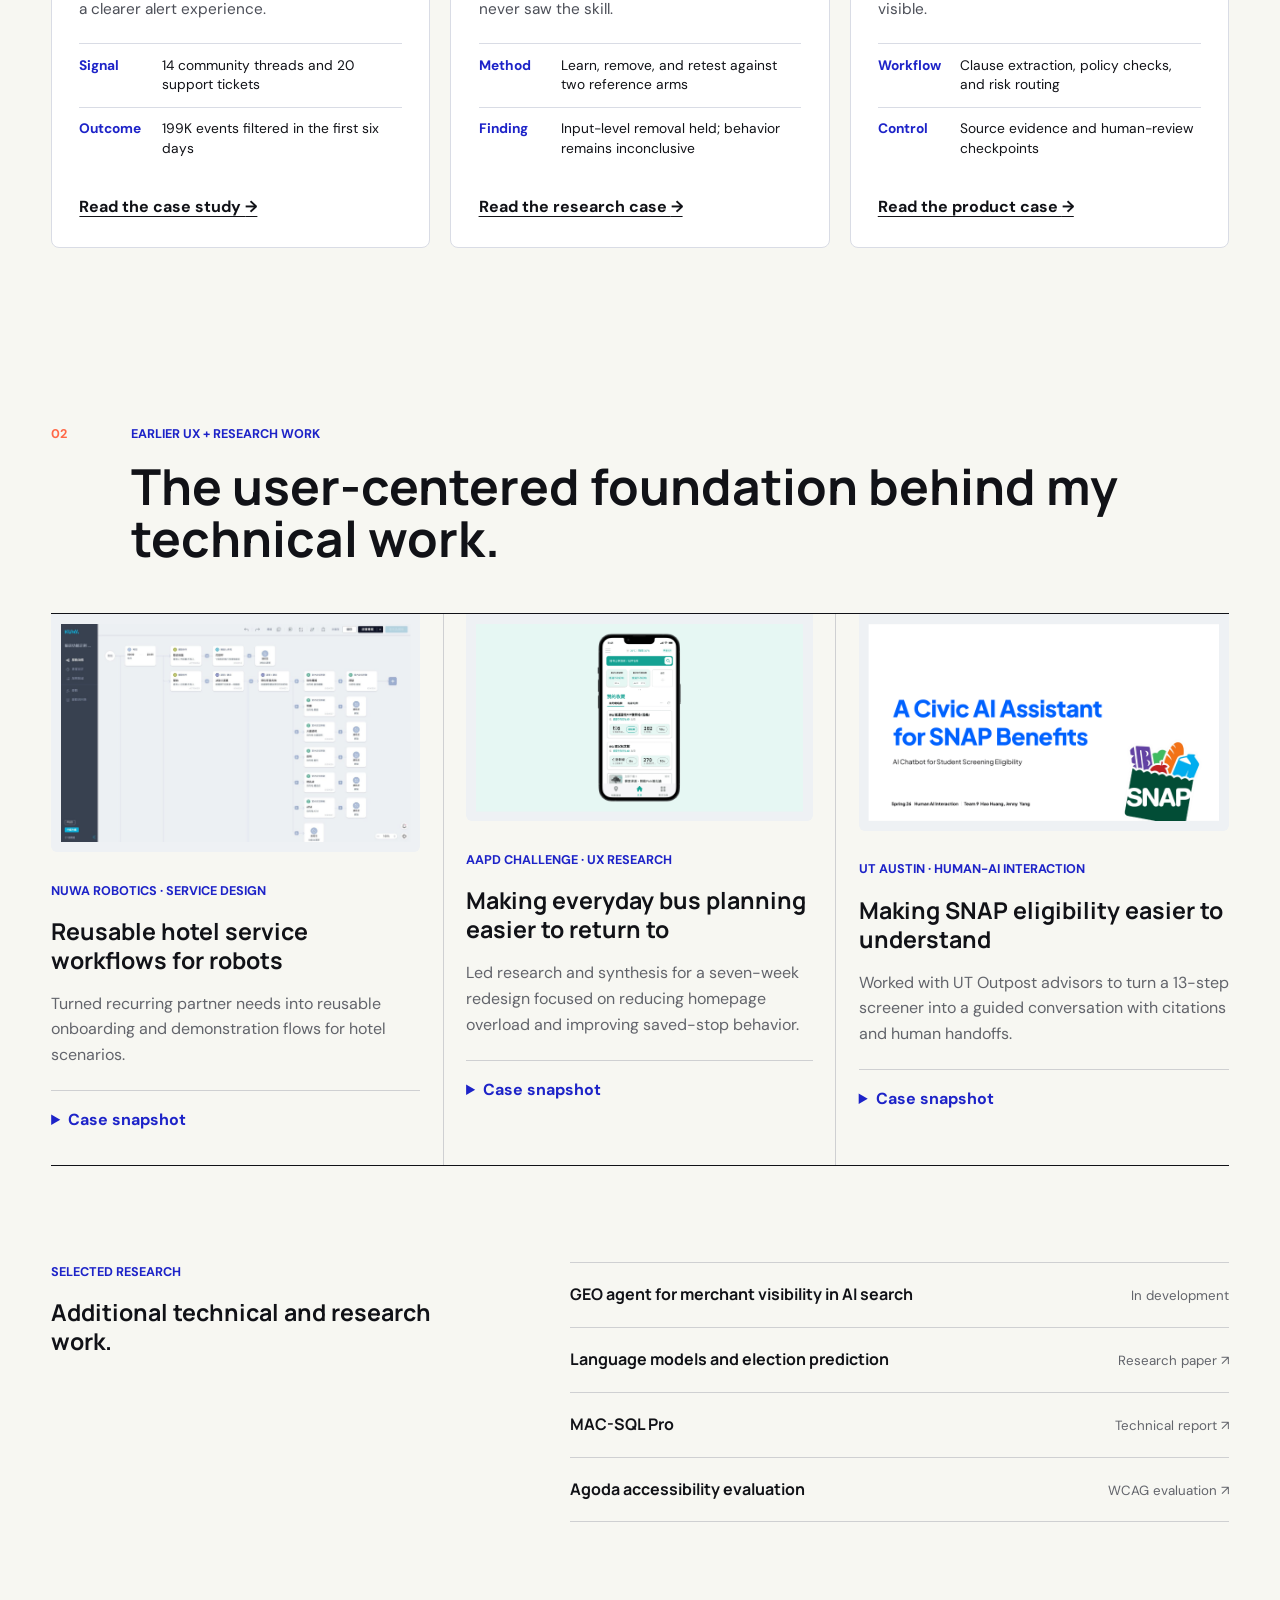
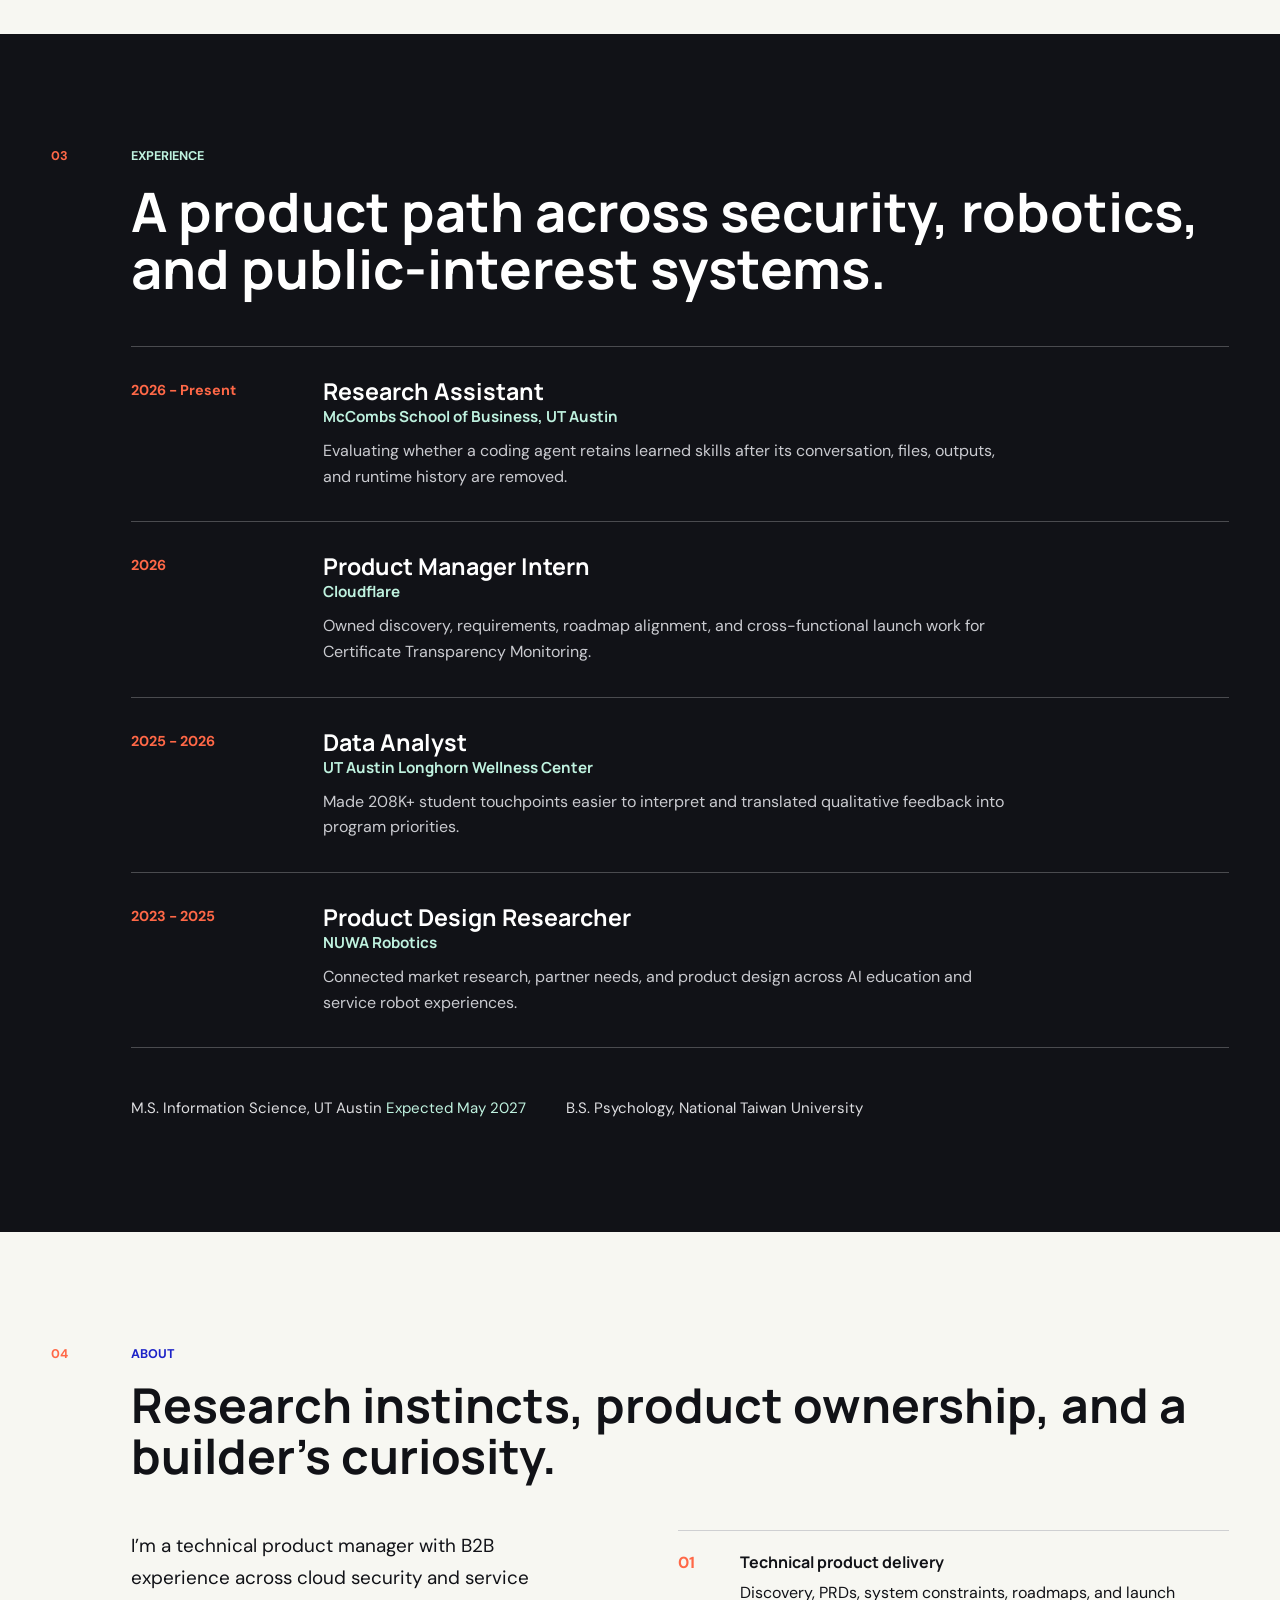
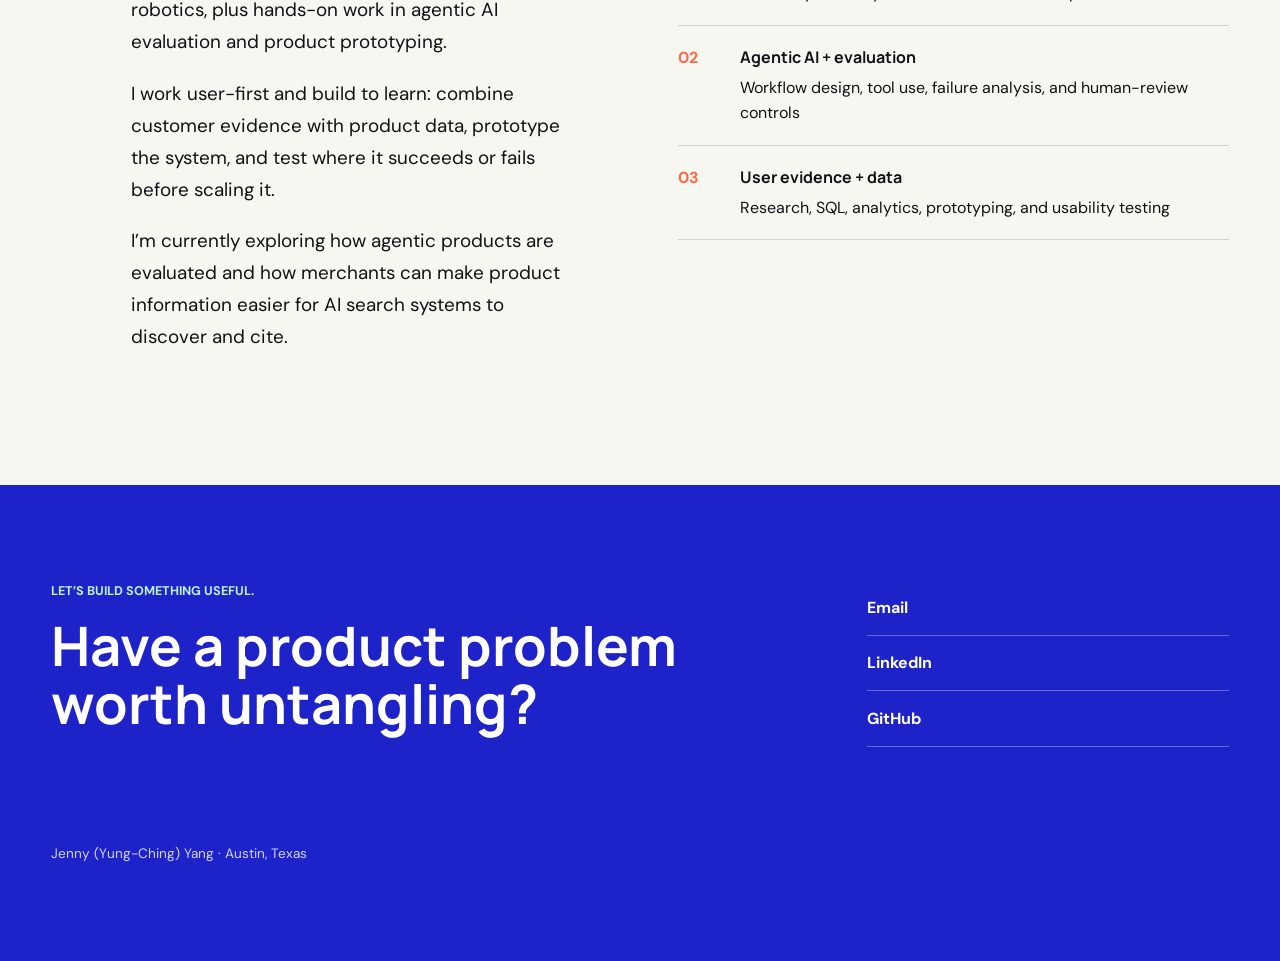
==== commit 6a40dd52: "Redesign landing hero around three principles" ====
--- a/index.html
+++ b/index.html
@@ -23,7 +23,7 @@
       href="https://fonts.googleapis.com/css2?family=DM+Sans:wght@400;500;600;700&amp;family=Manrope:wght@400;500;600;700;800&amp;display=swap"
       rel="stylesheet"
     />
-    <link rel="stylesheet" href="styles.css?v=20261116-2" />
+    <link rel="stylesheet" href="styles.css?v=20261117-1" />
     <script type="application/ld+json">
       {
         "@context": "https://schema.org",
@@ -71,15 +71,10 @@
     <main id="top">
       <section class="hero" aria-labelledby="hero-title">
         <div class="hero-copy">
-          <p class="eyebrow">Technical product manager &middot; Cloud security + agentic AI + evaluation</p>
           <h1 id="hero-title">Jenny Yang</h1>
-          <p class="hero-statement">
-            I&rsquo;ve shipped cloud security products and built workflows for service robots.
-            Now I&rsquo;m building and evaluating AI agents.
+          <p class="hero-values" aria-label="Curious, build, evaluate">
+            <span>Curious</span><span>Build</span><span>Evaluate</span>
           </p>
-          <div class="hero-actions">
-            <a class="button button-primary" href="#work">See selected work</a>
-          </div>
         </div>
 
         <div class="portrait-wrap">
--- a/styles.css
+++ b/styles.css
@@ -109,14 +109,14 @@
 
 .hero {
   width: min(1320px, 92vw);
-  min-height: 0;
+  min-height: calc(100svh - 72px);
   margin: 0 auto;
   display: grid;
-  grid-template-columns: minmax(0, 1.35fr) minmax(280px, 0.65fr);
+  grid-template-columns: minmax(300px, 0.72fr) minmax(0, 1.28fr);
+  grid-template-areas: "portrait copy";
   column-gap: clamp(3rem, 7vw, 7rem);
-  row-gap: 3.5rem;
   align-items: center;
-  padding: 5rem 0 3.5rem;
+  padding: 4rem 0;
 }
 
 .eyebrow,
@@ -144,61 +144,41 @@
 }
 
 h1 {
-  max-width: 8ch;
-  margin: 0;
-  font-size: clamp(5.8rem, 8vw, 7.2rem);
+  max-width: none;
+  margin: 0;
+  font-size: clamp(5.5rem, 8vw, 8rem);
   font-weight: 800;
 }
 
-.hero-statement {
-  max-width: 700px;
-  margin: 1.6rem 0 0;
-  font-family: "Manrope", Arial, sans-serif;
-  font-size: 1.55rem;
-  line-height: 1.45;
-}
-
 .hero-copy {
+  grid-area: copy;
   min-width: 0;
 }
 
-.hero-actions {
+.hero-values {
   display: flex;
   flex-wrap: wrap;
-  gap: 0.8rem;
-  margin-top: 2rem;
-}
-
-.button {
-  display: inline-flex;
-  align-items: center;
-  justify-content: center;
-  min-height: 48px;
-  padding: 0.7rem 1.1rem;
-  border: 1px solid var(--ink);
-  border-radius: 6px;
-  font-weight: 700;
-  text-decoration: none;
-}
-
-.button-primary {
-  background: var(--ink);
-  color: var(--white);
-}
-
-.button-primary:hover {
-  background: var(--blue);
-  border-color: var(--blue);
-}
-
-.button-secondary:hover {
-  background: var(--white);
+  gap: 0;
+  margin: 1.6rem 0 0;
+  color: var(--blue);
+  font-family: "Manrope", Arial, sans-serif;
+  font-size: clamp(1.2rem, 2vw, 1.65rem);
+  font-weight: 700;
+  letter-spacing: -0.02em;
+}
+
+.hero-values span + span::before {
+  content: "/";
+  margin: 0 0.8em;
+  color: var(--coral);
+  font-weight: 500;
 }
 
 .portrait-wrap {
+  grid-area: portrait;
   position: relative;
-  width: min(100%, 350px);
-  justify-self: end;
+  width: min(100%, 390px);
+  justify-self: center;
 }
 
 .portrait {
@@ -746,22 +726,24 @@
   .hero {
     min-height: auto;
     grid-template-columns: 1fr;
+    grid-template-areas:
+      "copy"
+      "portrait";
     row-gap: 2.5rem;
-    padding: 3rem 0 2.5rem;
+    padding: 4rem 0 3rem;
   }
 
   h1 {
-    font-size: 3.2rem;
-  }
-
-  .hero-statement {
-    font-size: 1.18rem;
-    overflow-wrap: anywhere;
+    font-size: clamp(3.3rem, 17vw, 4.8rem);
   }
 
   .portrait-wrap {
     width: min(72vw, 250px);
     justify-self: start;
+  }
+
+  .hero-values {
+    font-size: 1.05rem;
   }
 
   .selected-work-grid,
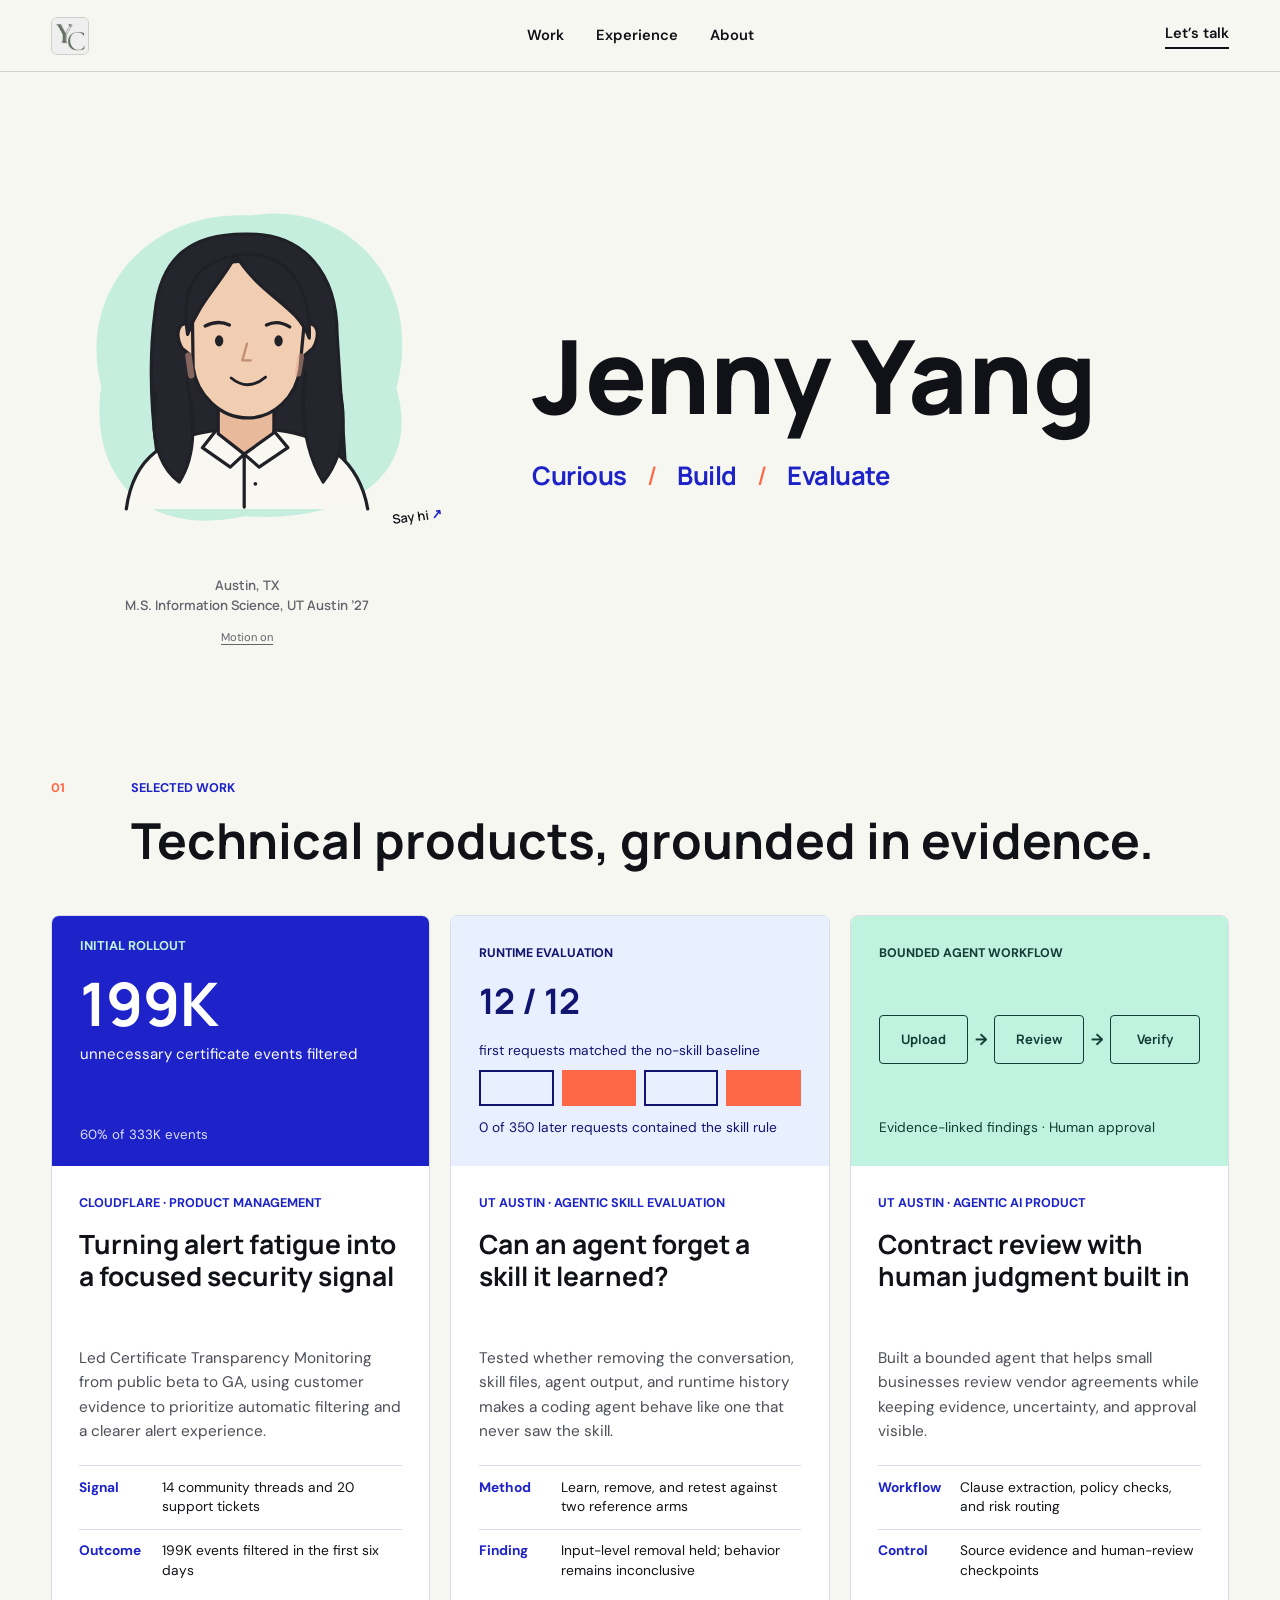
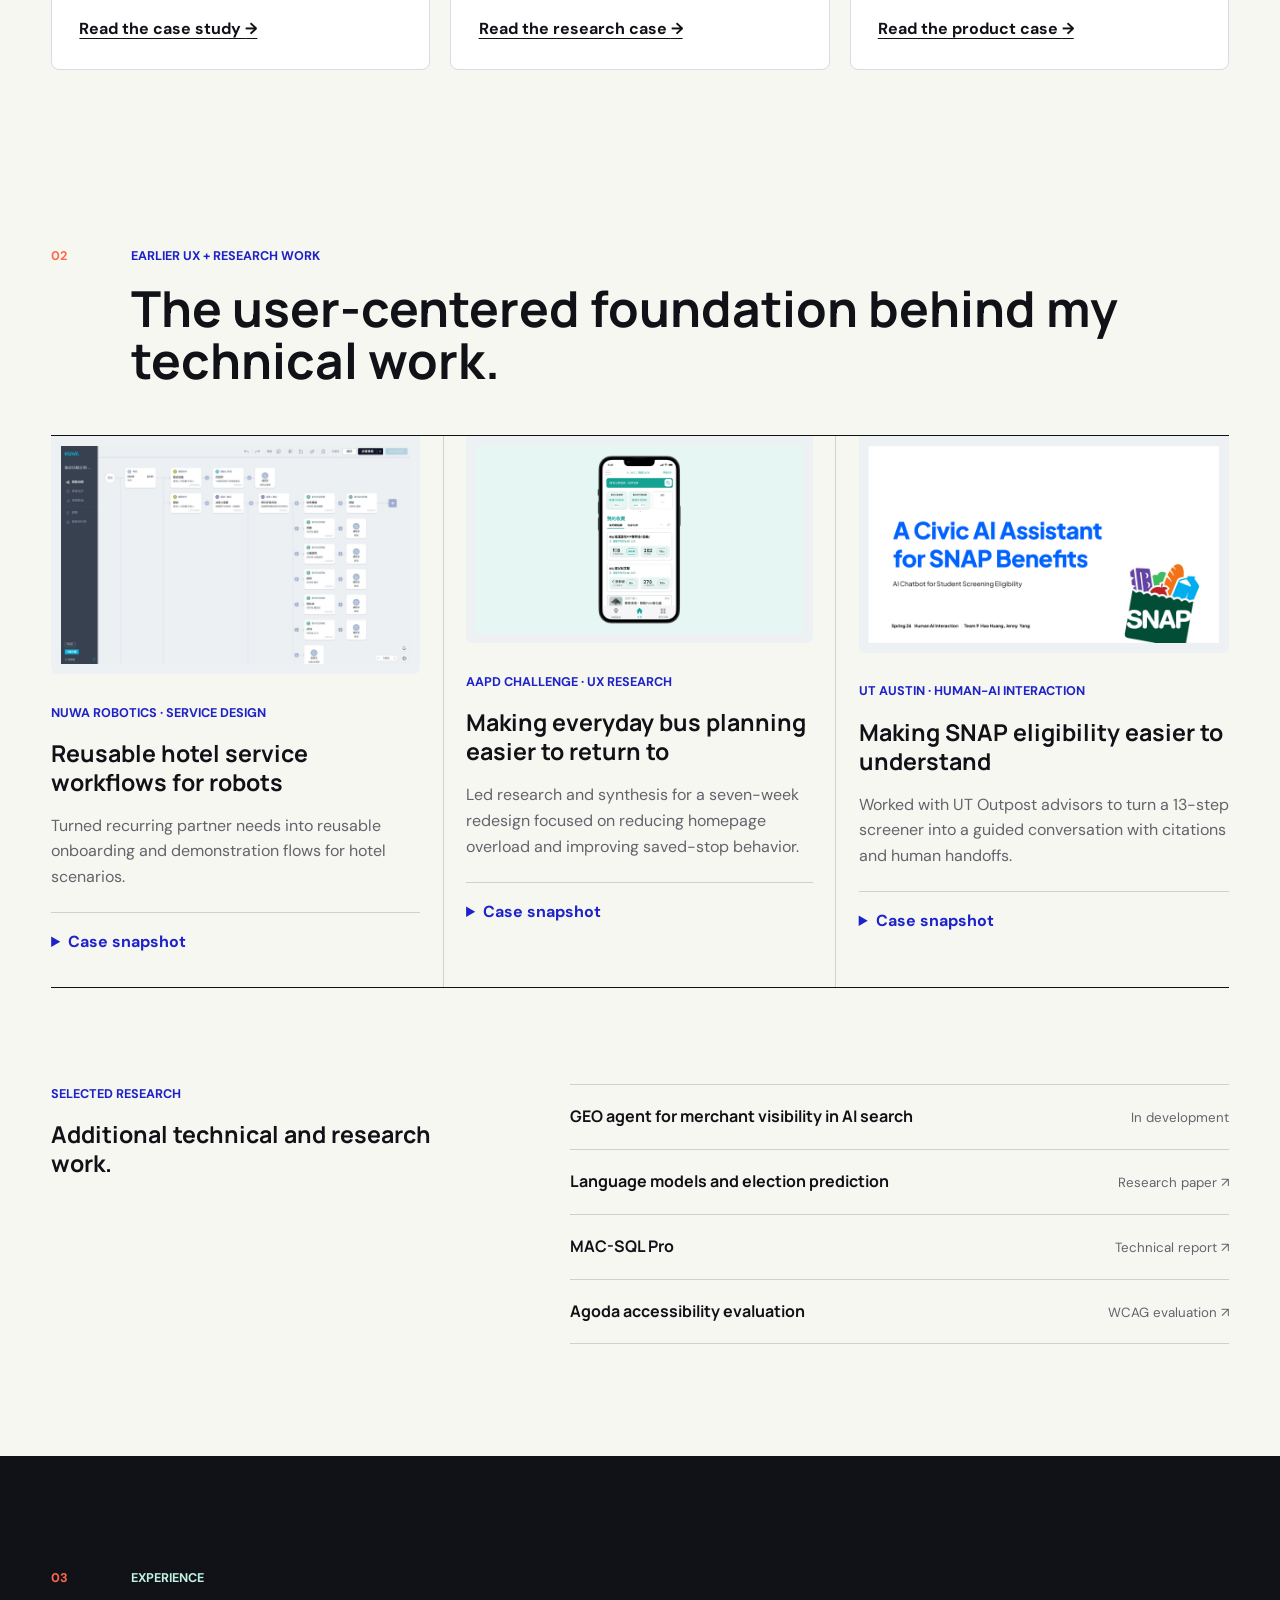
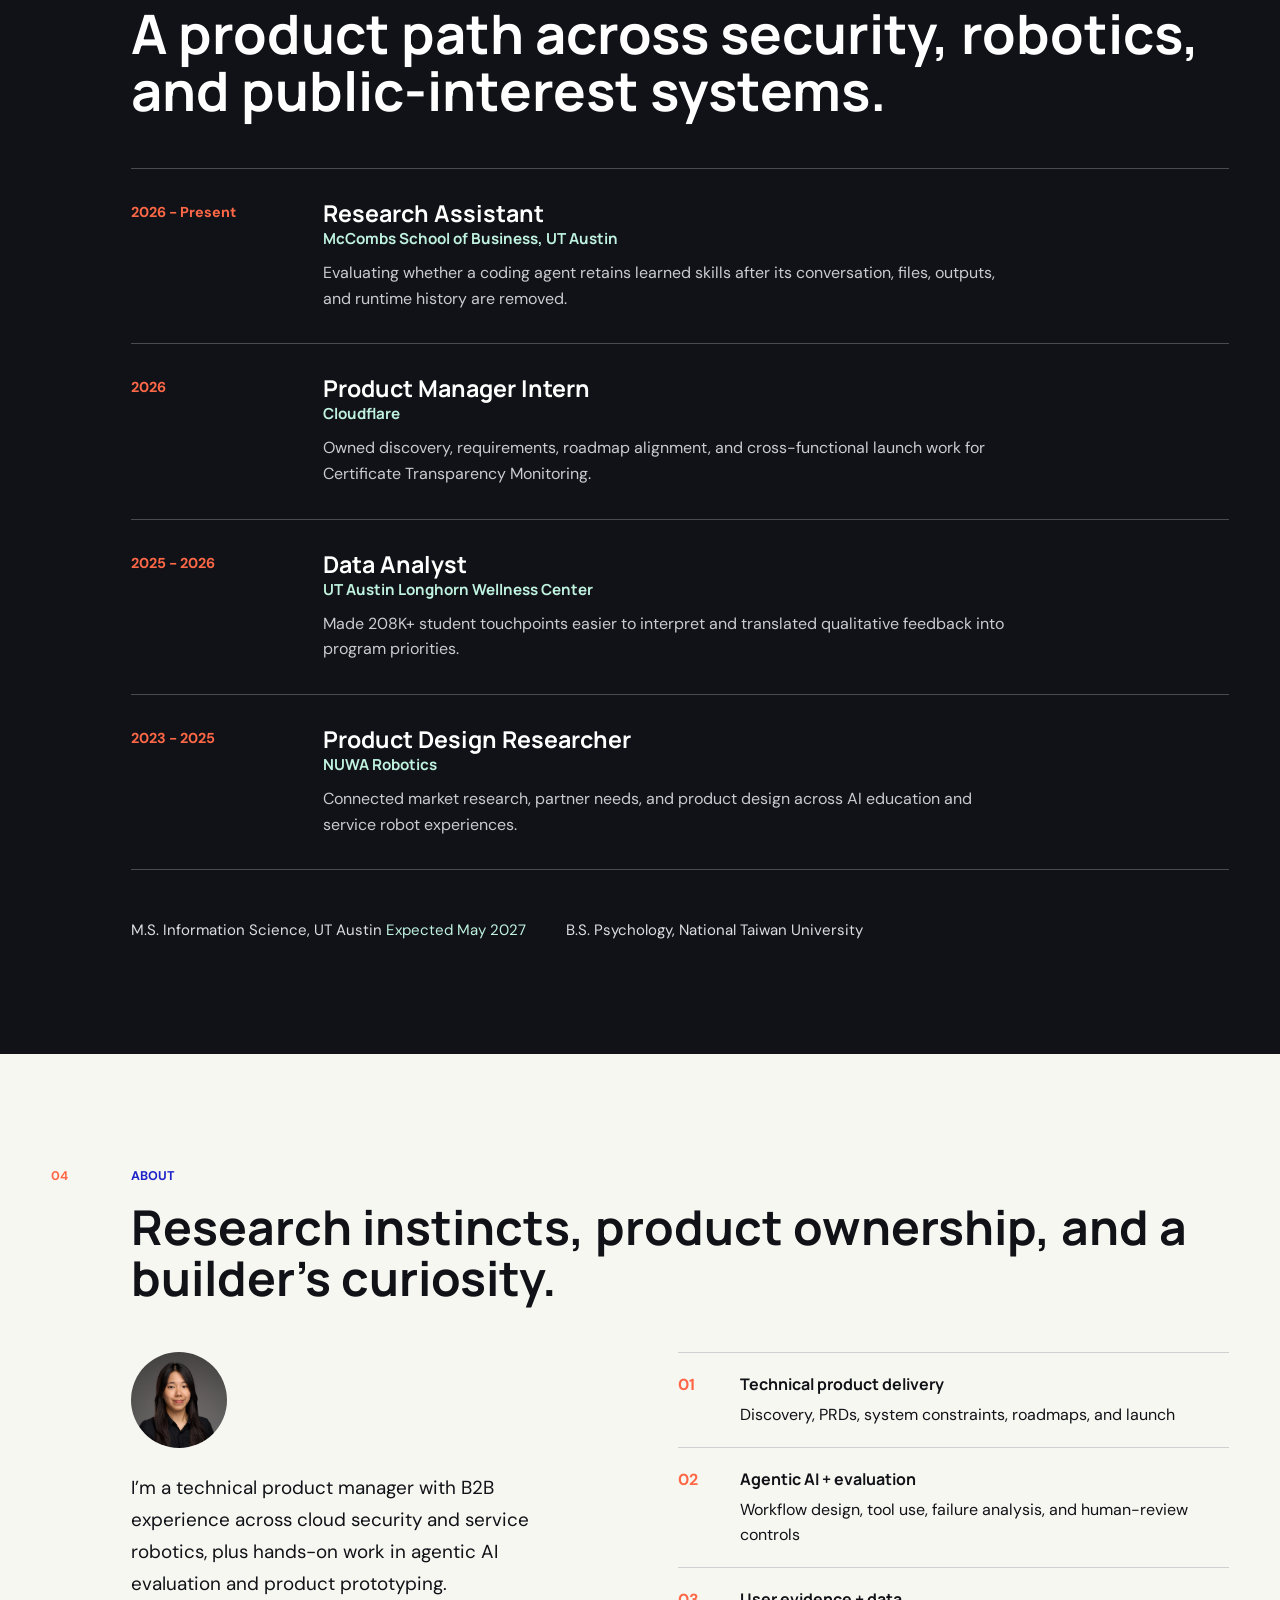
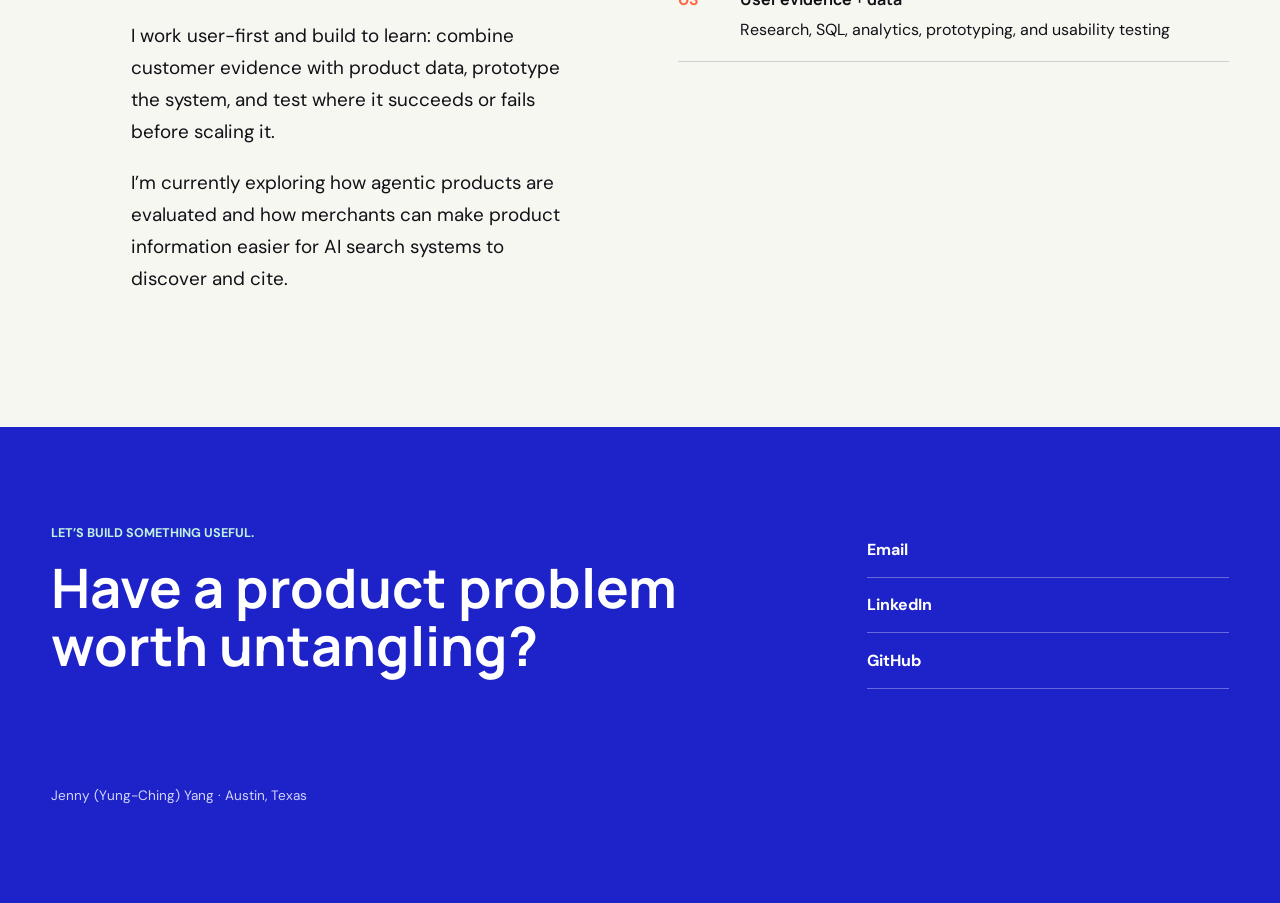
==== commit 4c84b1ff: "Add interactive illustrated Jenny avatar" ====
--- a/index.html
+++ b/index.html
@@ -23,7 +23,7 @@
       href="https://fonts.googleapis.com/css2?family=DM+Sans:wght@400;500;600;700&amp;family=Manrope:wght@400;500;600;700;800&amp;display=swap"
       rel="stylesheet"
     />
-    <link rel="stylesheet" href="styles.css?v=20261117-1" />
+    <link rel="stylesheet" href="styles.css?v=20261117-avatar" />
     <script type="application/ld+json">
       {
         "@context": "https://schema.org",
@@ -78,14 +78,45 @@
         </div>
 
         <div class="portrait-wrap">
-          <img
-            class="portrait"
-            src="assets/jenny-headshot.jpg"
-            alt="Jenny Yang"
-            width="2048"
-            height="1365"
-          />
+          <button class="avatar-stage" type="button" aria-label="Say hi to Jenny">
+            <svg class="jenny-avatar" viewBox="0 0 420 420" fill="none" aria-hidden="true">
+              <path d="M53 233C27 132 103 42 215 49C319 32 401 121 371 235C399 332 317 380 207 373C102 396 39 332 53 233Z" fill="#C5EEDF"/>
+              <g stroke="#202127" stroke-width="3.5" stroke-linecap="round" stroke-linejoin="round">
+                <path d="M113 305C108 267 103 213 111 153C117 93 151 68 210 69C272 68 307 112 307 177L316 320Z" fill="#25262D"/>
+                <path d="M80 365C88 307 123 288 178 280H240C295 286 331 314 340 365" fill="#F8F7F2"/>
+                <path d="M179 247V284L207 306L239 283V246" fill="#E8B99A"/>
+                <path d="M153 169C135 158 132 177 140 192L155 204M270 169C286 158 290 178 281 192L267 204" fill="#F1CDB2"/>
+                <path d="M151 143C151 105 183 98 208 98C245 98 272 125 272 161L267 214C263 245 238 267 211 267C181 267 156 242 152 213Z" fill="#F1CDB2"/>
+                <path d="M146 177C140 138 146 101 198 92C181 123 159 141 146 177Z" fill="#25262D"/>
+                <path d="M198 92C241 84 280 113 277 181C264 145 226 137 198 92Z" fill="#25262D"/>
+                <path d="M165 168Q179 161 191 167M231 167Q243 161 256 169"/>
+                <g class="avatar-eyes">
+                  <g class="avatar-pupils" fill="#202127" stroke="none">
+                    <ellipse cx="180" cy="184" rx="4.5" ry="6"/>
+                    <ellipse cx="244" cy="184" rx="4.5" ry="6"/>
+                  </g>
+                </g>
+                <path d="M210 187L205 205H214" stroke="#C28D73" stroke-width="2.5"/>
+                <path d="M193 224Q211 239 230 223" stroke-width="3"/>
+                <path d="M147 200L150 221M268 201L265 219" stroke="#E4A58F" stroke-width="7" opacity=".5"/>
+                <path d="M145 223C153 266 157 305 137 336C111 316 106 280 112 239M273 217C266 269 275 307 292 336C313 310 319 277 309 232" fill="#25262D"/>
+                <path d="M177 280L162 299L192 320L207 306L223 320L254 299L239 281M207 307V363"/>
+                <circle cx="219" cy="338" r="2" fill="#202127" stroke="none"/>
+                <g class="avatar-hand">
+                  <path d="M302 350L325 280L352 284L342 360" fill="#F8F7F2"/>
+                  <path d="M326 285L319 264L306 249Q301 241 308 238Q313 235 323 247L317 215Q315 205 322 204Q329 203 331 215L337 236L336 205Q336 195 343 196Q350 196 350 207L351 236L356 213Q359 204 365 207Q371 209 368 219L363 244L369 232Q374 223 380 228Q385 231 380 240L368 269Q362 285 352 292" fill="#F1CDB2"/>
+                </g>
+              </g>
+              <g class="avatar-greeting">
+                <path d="M310 79H370Q383 79 383 92V115Q383 128 370 128H339L325 141V128H310Q297 128 297 115V92Q297 79 310 79Z" fill="#2825D9"/>
+                <text x="340" y="111" text-anchor="middle" fill="white" font-size="22" font-family="Arial, sans-serif" font-weight="700">Hi!</text>
+              </g>
+            </svg>
+            <span class="avatar-hint" aria-hidden="true">Say hi <span>↗</span></span>
+          </button>
           <p class="portrait-note">Austin, TX<br />M.S. Information Science, UT Austin &rsquo;27</p>
+          <button class="motion-toggle" type="button" aria-pressed="true" hidden>Motion on</button>
+          <span class="visually-hidden avatar-status" role="status"></span>
         </div>
       </section>
 
@@ -289,6 +320,7 @@
         </div>
         <div class="about-grid">
           <div class="about-copy">
+            <img class="about-photo" src="assets/jenny-headshot.jpg" alt="Jenny Yang" width="2048" height="1365" loading="lazy" />
             <p>
               I&rsquo;m a technical product manager with B2B experience across cloud security and
               service robotics, plus hands-on work in agentic AI evaluation and product prototyping.
@@ -324,6 +356,7 @@
       <p class="footer-note">Jenny (Yung-Ching) Yang &middot; Austin, Texas</p>
     </footer>
 
+    <script src="avatar.js" defer></script>
     <!-- Cloudflare Web Analytics -->
     <script
       type="module"
--- a/styles.css
+++ b/styles.css
@@ -109,14 +109,14 @@
 
 .hero {
   width: min(1320px, 92vw);
-  min-height: calc(100svh - 72px);
+  min-height: min(650px, calc(85svh - 72px));
   margin: 0 auto;
   display: grid;
   grid-template-columns: minmax(300px, 0.72fr) minmax(0, 1.28fr);
   grid-template-areas: "portrait copy";
   column-gap: clamp(3rem, 7vw, 7rem);
   align-items: center;
-  padding: 4rem 0;
+  padding: 4.5rem 0 3rem;
 }
 
 .eyebrow,
@@ -180,6 +180,88 @@
   width: min(100%, 390px);
   justify-self: center;
 }
+
+.avatar-stage {
+  position: relative;
+  display: block;
+  width: 100%;
+  padding: 0;
+  border: 0;
+  background: transparent;
+  color: var(--ink);
+  cursor: pointer;
+  -webkit-tap-highlight-color: transparent;
+}
+
+.avatar-stage:focus-visible,
+.motion-toggle:focus-visible {
+  outline: 2px solid var(--blue);
+  outline-offset: 6px;
+  border-radius: 12px;
+}
+
+.jenny-avatar { display: block; width: 100%; height: auto; }
+.avatar-eyes { transform-origin: 212px 184px; }
+.motion-enabled .avatar-eyes { animation: avatar-blink 6s infinite; }
+.avatar-pupils { transform: translate(var(--gaze-x, 0px), var(--gaze-y, 0px)); }
+.avatar-hand { opacity: 0; transform-origin: 320px 347px; }
+.avatar-greeting { opacity: 0; }
+.is-waving .avatar-hand { opacity: 1; animation: avatar-wave 1.4s ease-in-out; }
+.is-waving .avatar-greeting { opacity: 1; }
+.avatar-hint {
+  position: absolute;
+  right: 0;
+  bottom: 9%;
+  font: 600 .8rem "Manrope", sans-serif;
+  transform: rotate(-8deg);
+}
+.avatar-hint span { color: var(--blue); }
+.motion-toggle {
+  display: block;
+  margin: .75rem auto 0;
+  border: 0;
+  background: transparent;
+  color: var(--muted);
+  font: inherit;
+  font-size: .7rem;
+  text-decoration: underline;
+  text-underline-offset: 3px;
+  cursor: pointer;
+}
+.motion-toggle[hidden] { display: none; }
+.about-photo {
+  width: 96px;
+  height: 96px;
+  margin-bottom: 1.5rem;
+  object-fit: cover;
+  object-position: center 36%;
+  border-radius: 50%;
+}
+.visually-hidden {
+  position: absolute;
+  width: 1px;
+  height: 1px;
+  overflow: hidden;
+  clip-path: inset(50%);
+  white-space: nowrap;
+}
+@keyframes avatar-blink {
+  0%, 44%, 48%, 100% { transform: scaleY(1); }
+  46% { transform: scaleY(.08); }
+}
+@keyframes avatar-wave {
+  0%, 100% { transform: rotate(0); }
+  20%, 60% { transform: rotate(12deg); }
+  40%, 80% { transform: rotate(-9deg); }
+}
+@media (prefers-reduced-motion: reduce) {
+  .motion-enabled .avatar-eyes,
+  .is-waving .avatar-hand { animation: none; }
+  .avatar-pupils { transform: none; }
+}
+.motion-paused .avatar-eyes,
+.motion-paused .avatar-hand { animation: none; }
+.motion-paused .avatar-pupils { transform: none; }
 
 .portrait {
   width: 100%;
@@ -725,21 +807,21 @@
 
   .hero {
     min-height: auto;
-    grid-template-columns: 1fr;
+    grid-template-columns: minmax(0, 1fr);
     grid-template-areas:
       "copy"
       "portrait";
-    row-gap: 2.5rem;
-    padding: 4rem 0 3rem;
+    row-gap: 1.5rem;
+    padding: 2.5rem 0 2rem;
   }
 
   h1 {
-    font-size: clamp(3.3rem, 17vw, 4.8rem);
+    font-size: clamp(2.7rem, 14vw, 4.8rem);
   }
 
   .portrait-wrap {
     width: min(72vw, 250px);
-    justify-self: start;
+    justify-self: center;
   }
 
   .hero-values {
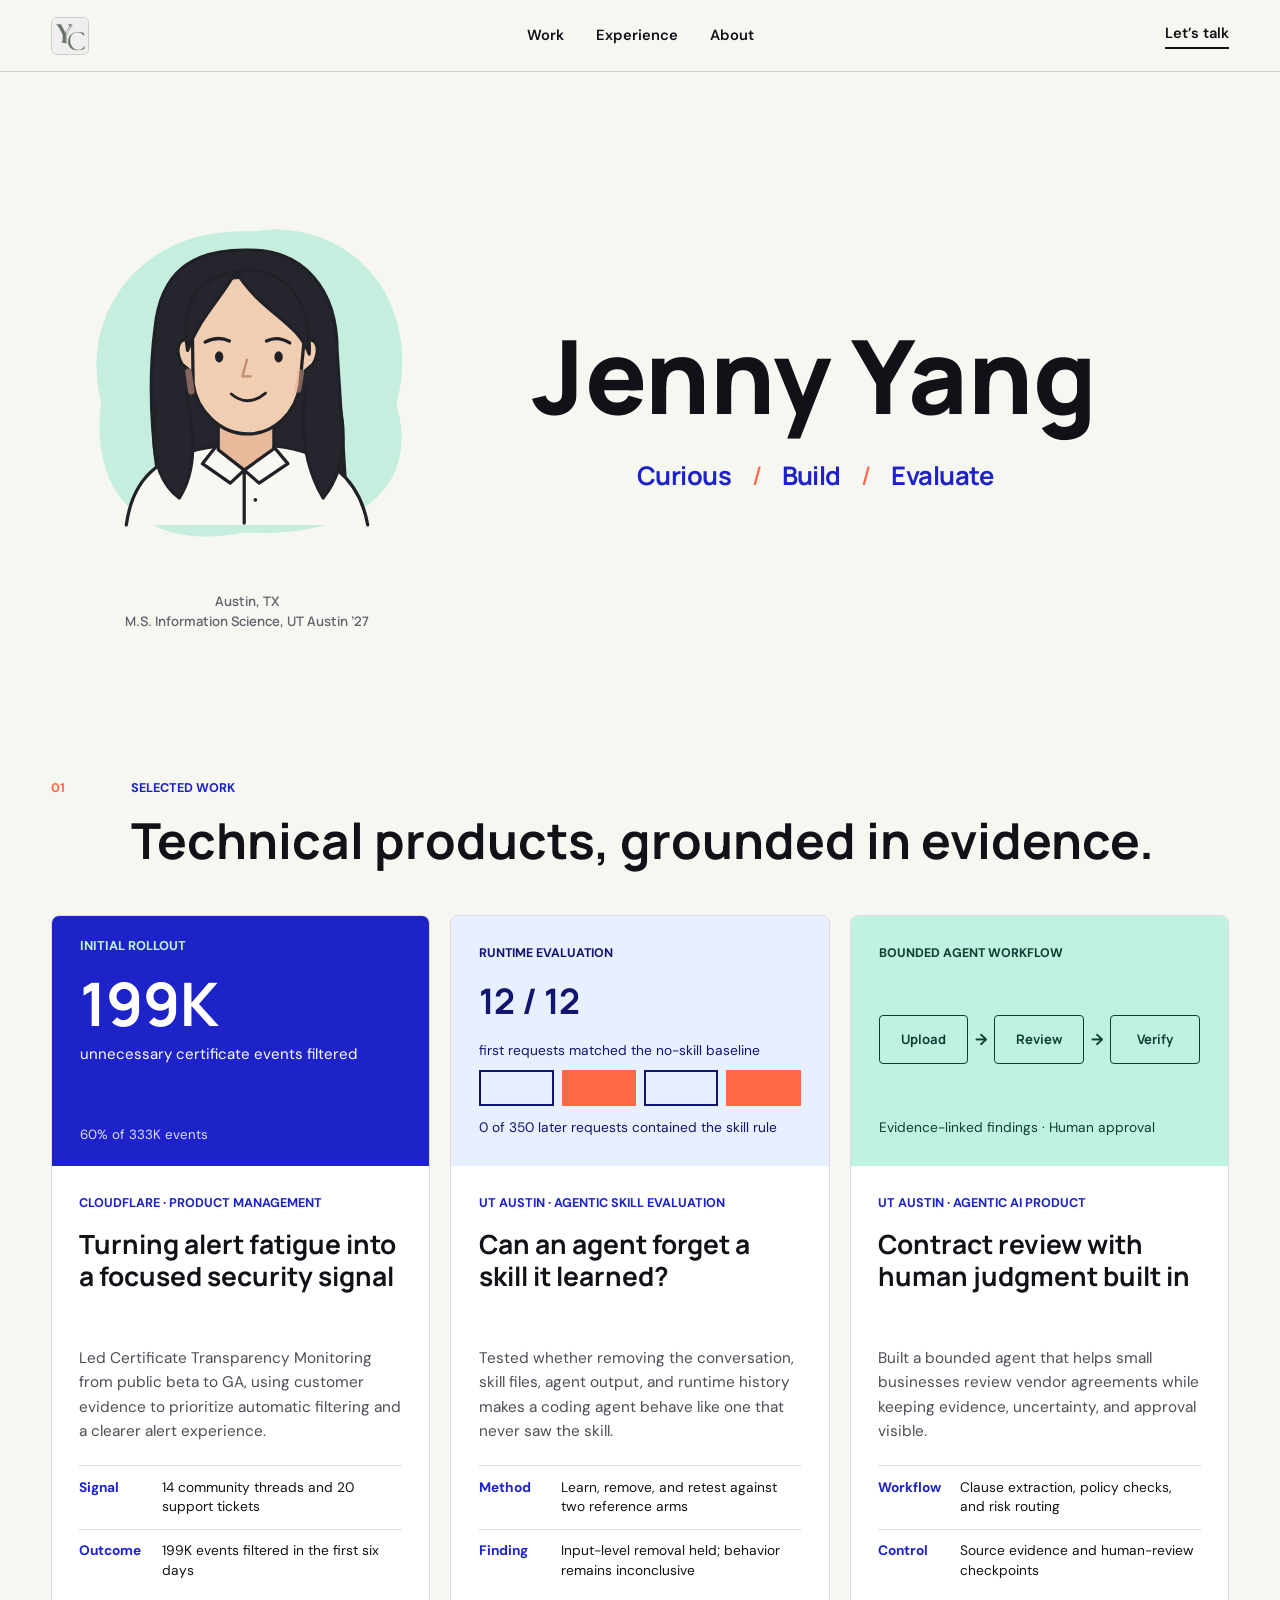
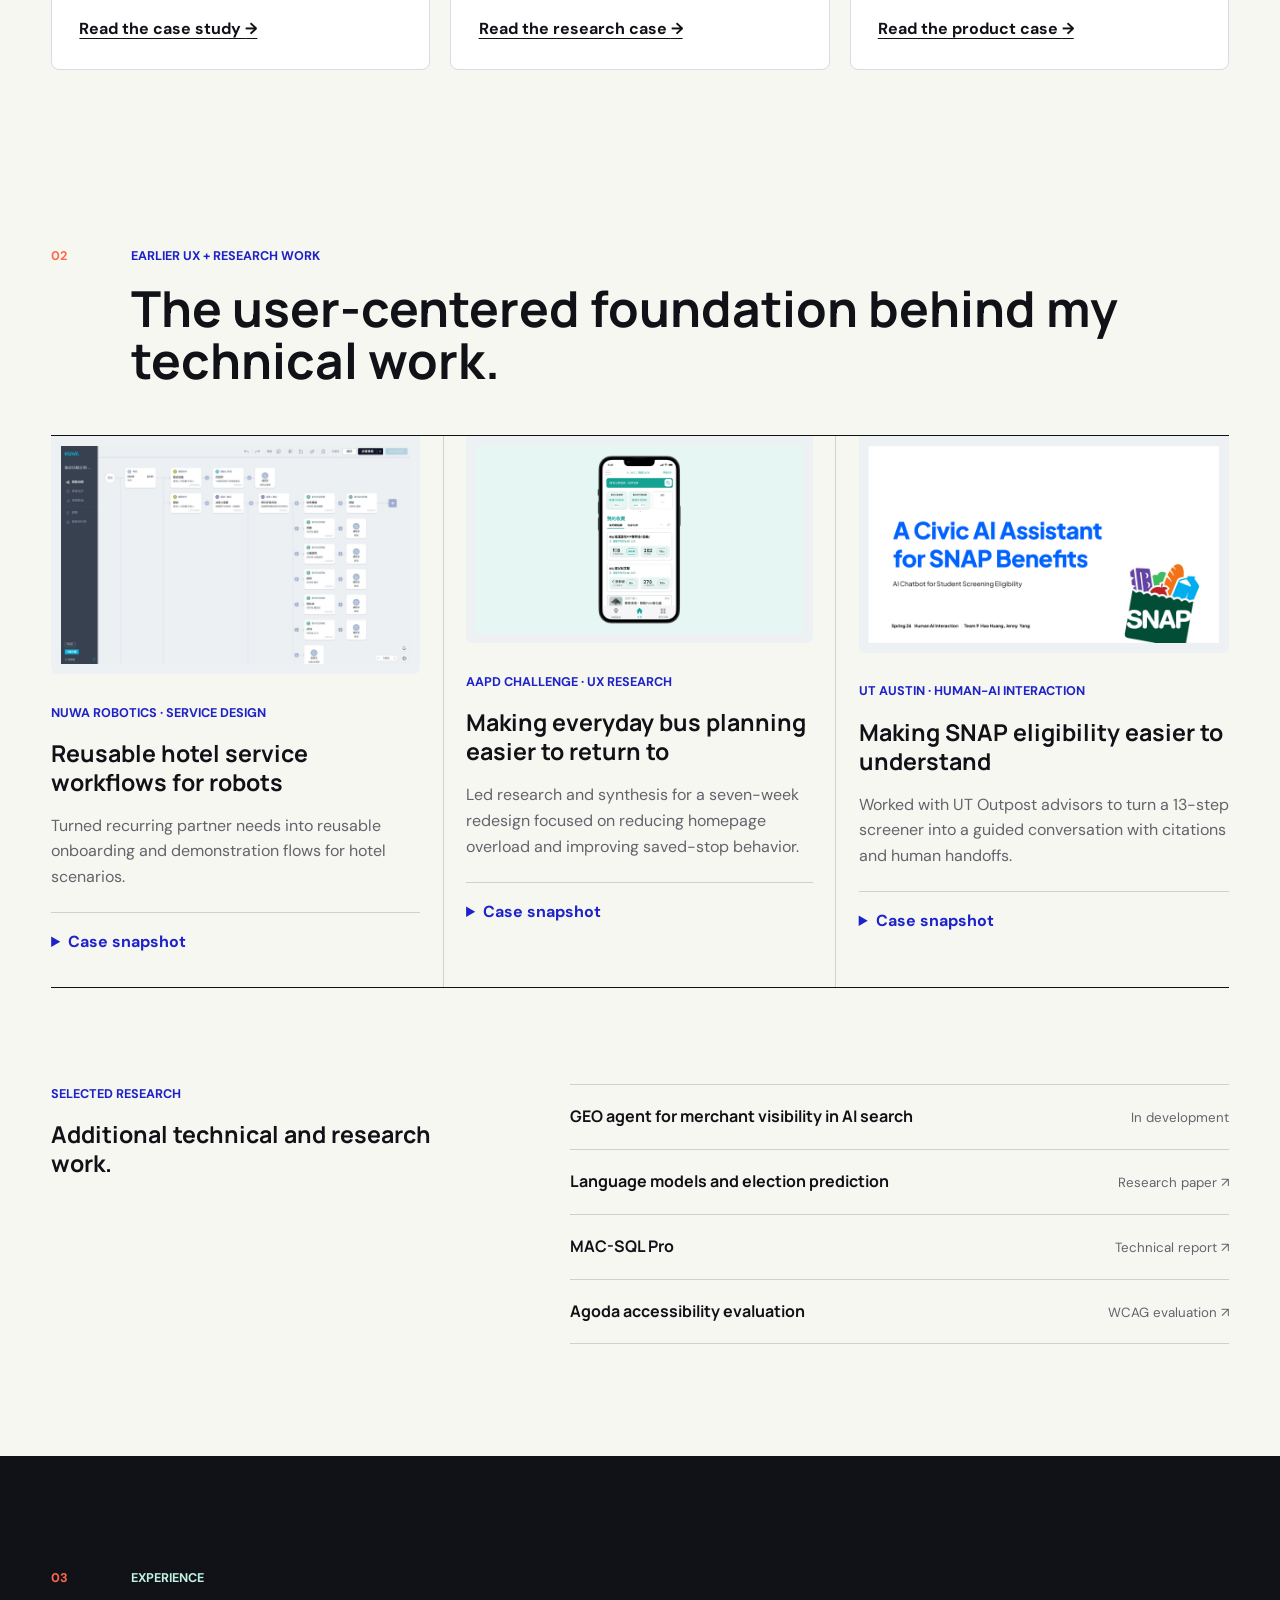
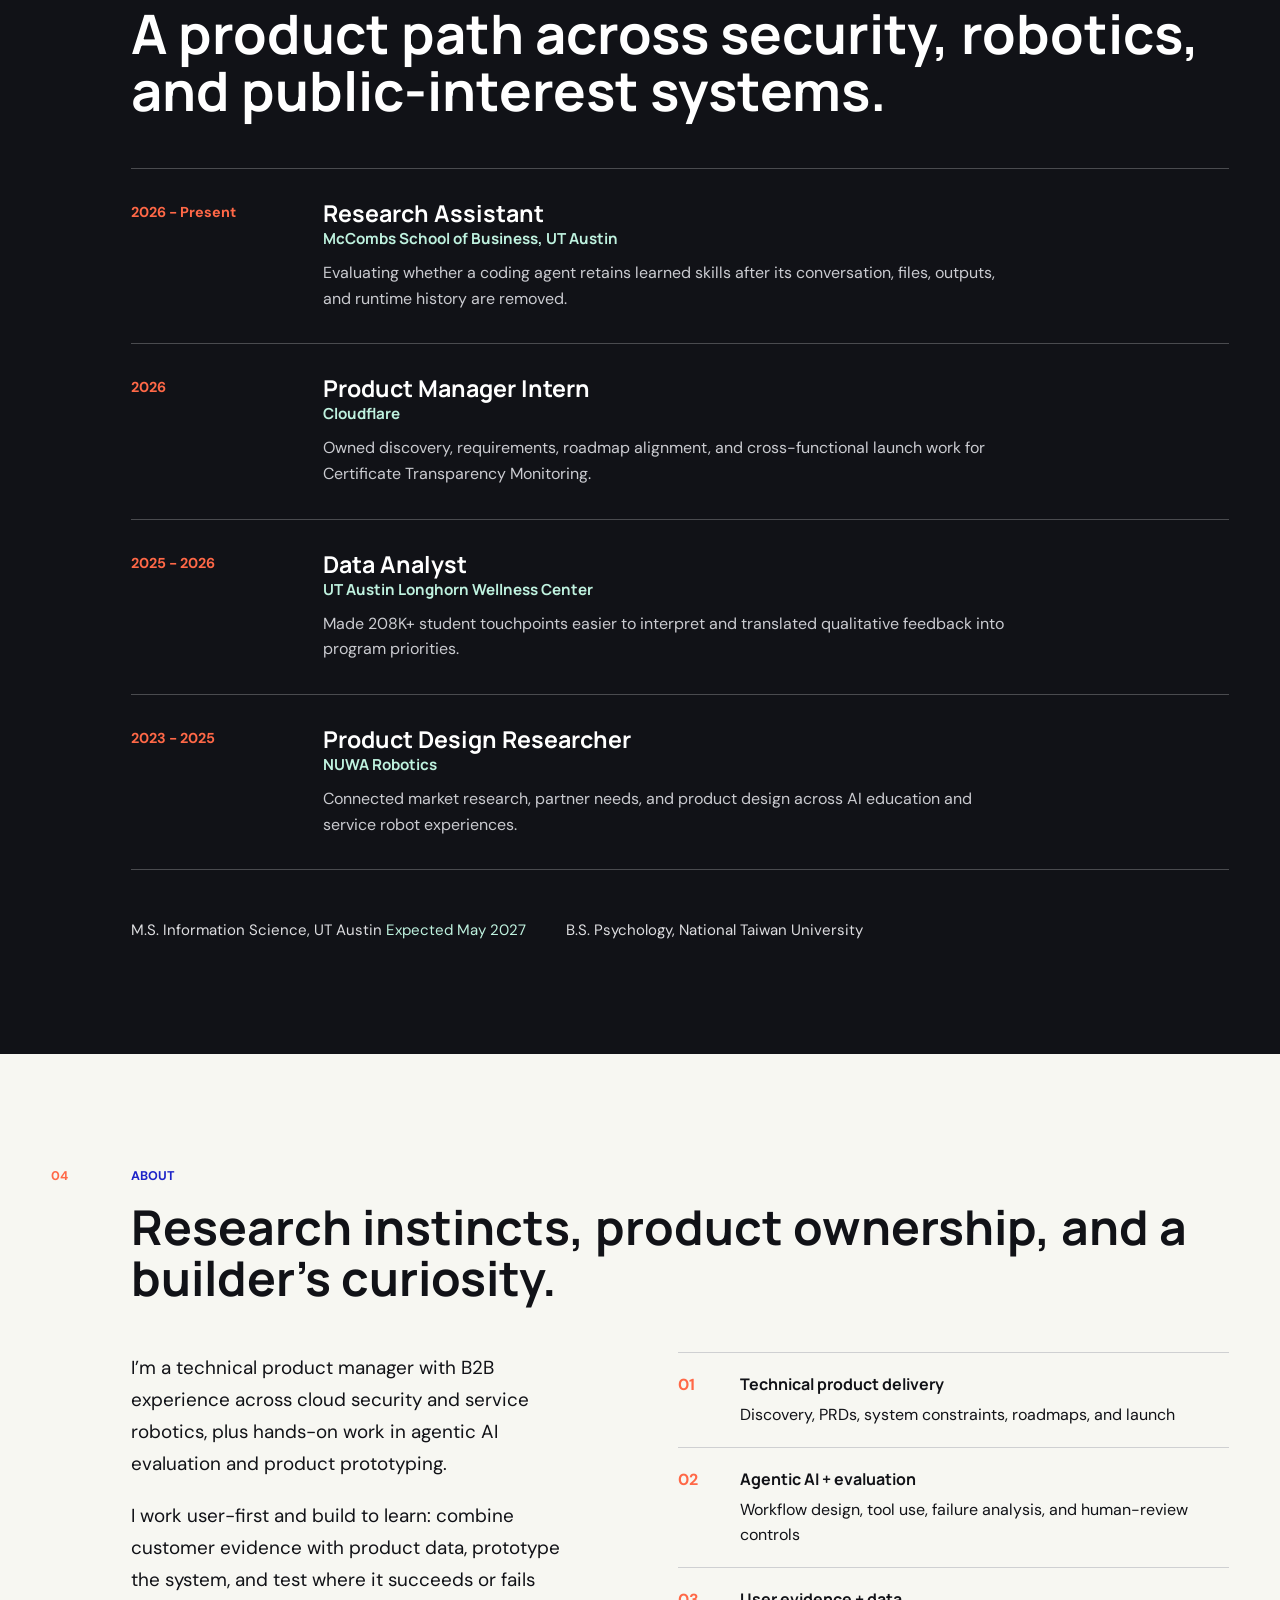
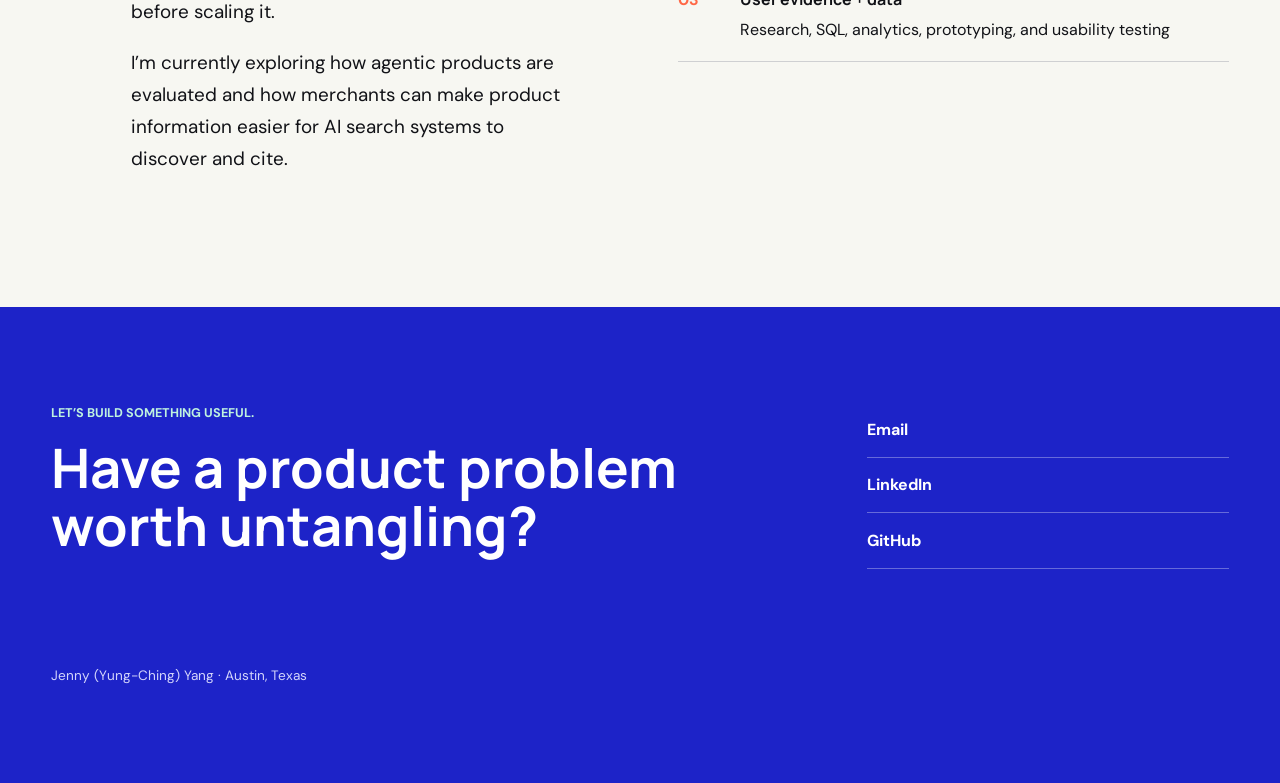
==== commit 427b23c5: "Simplify avatar hero labels and center tagline" ====
--- a/index.html
+++ b/index.html
@@ -23,7 +23,7 @@
       href="https://fonts.googleapis.com/css2?family=DM+Sans:wght@400;500;600;700&amp;family=Manrope:wght@400;500;600;700;800&amp;display=swap"
       rel="stylesheet"
     />
-    <link rel="stylesheet" href="styles.css?v=20261117-avatar" />
+    <link rel="stylesheet" href="styles.css?v=20261117-avatar-2" />
     <script type="application/ld+json">
       {
         "@context": "https://schema.org",
@@ -112,10 +112,8 @@
                 <text x="340" y="111" text-anchor="middle" fill="white" font-size="22" font-family="Arial, sans-serif" font-weight="700">Hi!</text>
               </g>
             </svg>
-            <span class="avatar-hint" aria-hidden="true">Say hi <span>↗</span></span>
           </button>
           <p class="portrait-note">Austin, TX<br />M.S. Information Science, UT Austin &rsquo;27</p>
-          <button class="motion-toggle" type="button" aria-pressed="true" hidden>Motion on</button>
           <span class="visually-hidden avatar-status" role="status"></span>
         </div>
       </section>
@@ -320,7 +318,6 @@
         </div>
         <div class="about-grid">
           <div class="about-copy">
-            <img class="about-photo" src="assets/jenny-headshot.jpg" alt="Jenny Yang" width="2048" height="1365" loading="lazy" />
             <p>
               I&rsquo;m a technical product manager with B2B experience across cloud security and
               service robotics, plus hands-on work in agentic AI evaluation and product prototyping.
@@ -356,7 +353,7 @@
       <p class="footer-note">Jenny (Yung-Ching) Yang &middot; Austin, Texas</p>
     </footer>
 
-    <script src="avatar.js" defer></script>
+    <script src="avatar.js?v=20261117-2" defer></script>
     <!-- Cloudflare Web Analytics -->
     <script
       type="module"
--- a/styles.css
+++ b/styles.css
@@ -153,10 +153,13 @@
 .hero-copy {
   grid-area: copy;
   min-width: 0;
+  width: max-content;
+  max-width: 100%;
 }
 
 .hero-values {
   display: flex;
+  justify-content: center;
   flex-wrap: wrap;
   gap: 0;
   margin: 1.6rem 0 0;
@@ -193,8 +196,7 @@
   -webkit-tap-highlight-color: transparent;
 }
 
-.avatar-stage:focus-visible,
-.motion-toggle:focus-visible {
+.avatar-stage:focus-visible {
   outline: 2px solid var(--blue);
   outline-offset: 6px;
   border-radius: 12px;
@@ -208,35 +210,6 @@
 .avatar-greeting { opacity: 0; }
 .is-waving .avatar-hand { opacity: 1; animation: avatar-wave 1.4s ease-in-out; }
 .is-waving .avatar-greeting { opacity: 1; }
-.avatar-hint {
-  position: absolute;
-  right: 0;
-  bottom: 9%;
-  font: 600 .8rem "Manrope", sans-serif;
-  transform: rotate(-8deg);
-}
-.avatar-hint span { color: var(--blue); }
-.motion-toggle {
-  display: block;
-  margin: .75rem auto 0;
-  border: 0;
-  background: transparent;
-  color: var(--muted);
-  font: inherit;
-  font-size: .7rem;
-  text-decoration: underline;
-  text-underline-offset: 3px;
-  cursor: pointer;
-}
-.motion-toggle[hidden] { display: none; }
-.about-photo {
-  width: 96px;
-  height: 96px;
-  margin-bottom: 1.5rem;
-  object-fit: cover;
-  object-position: center 36%;
-  border-radius: 50%;
-}
 .visually-hidden {
   position: absolute;
   width: 1px;
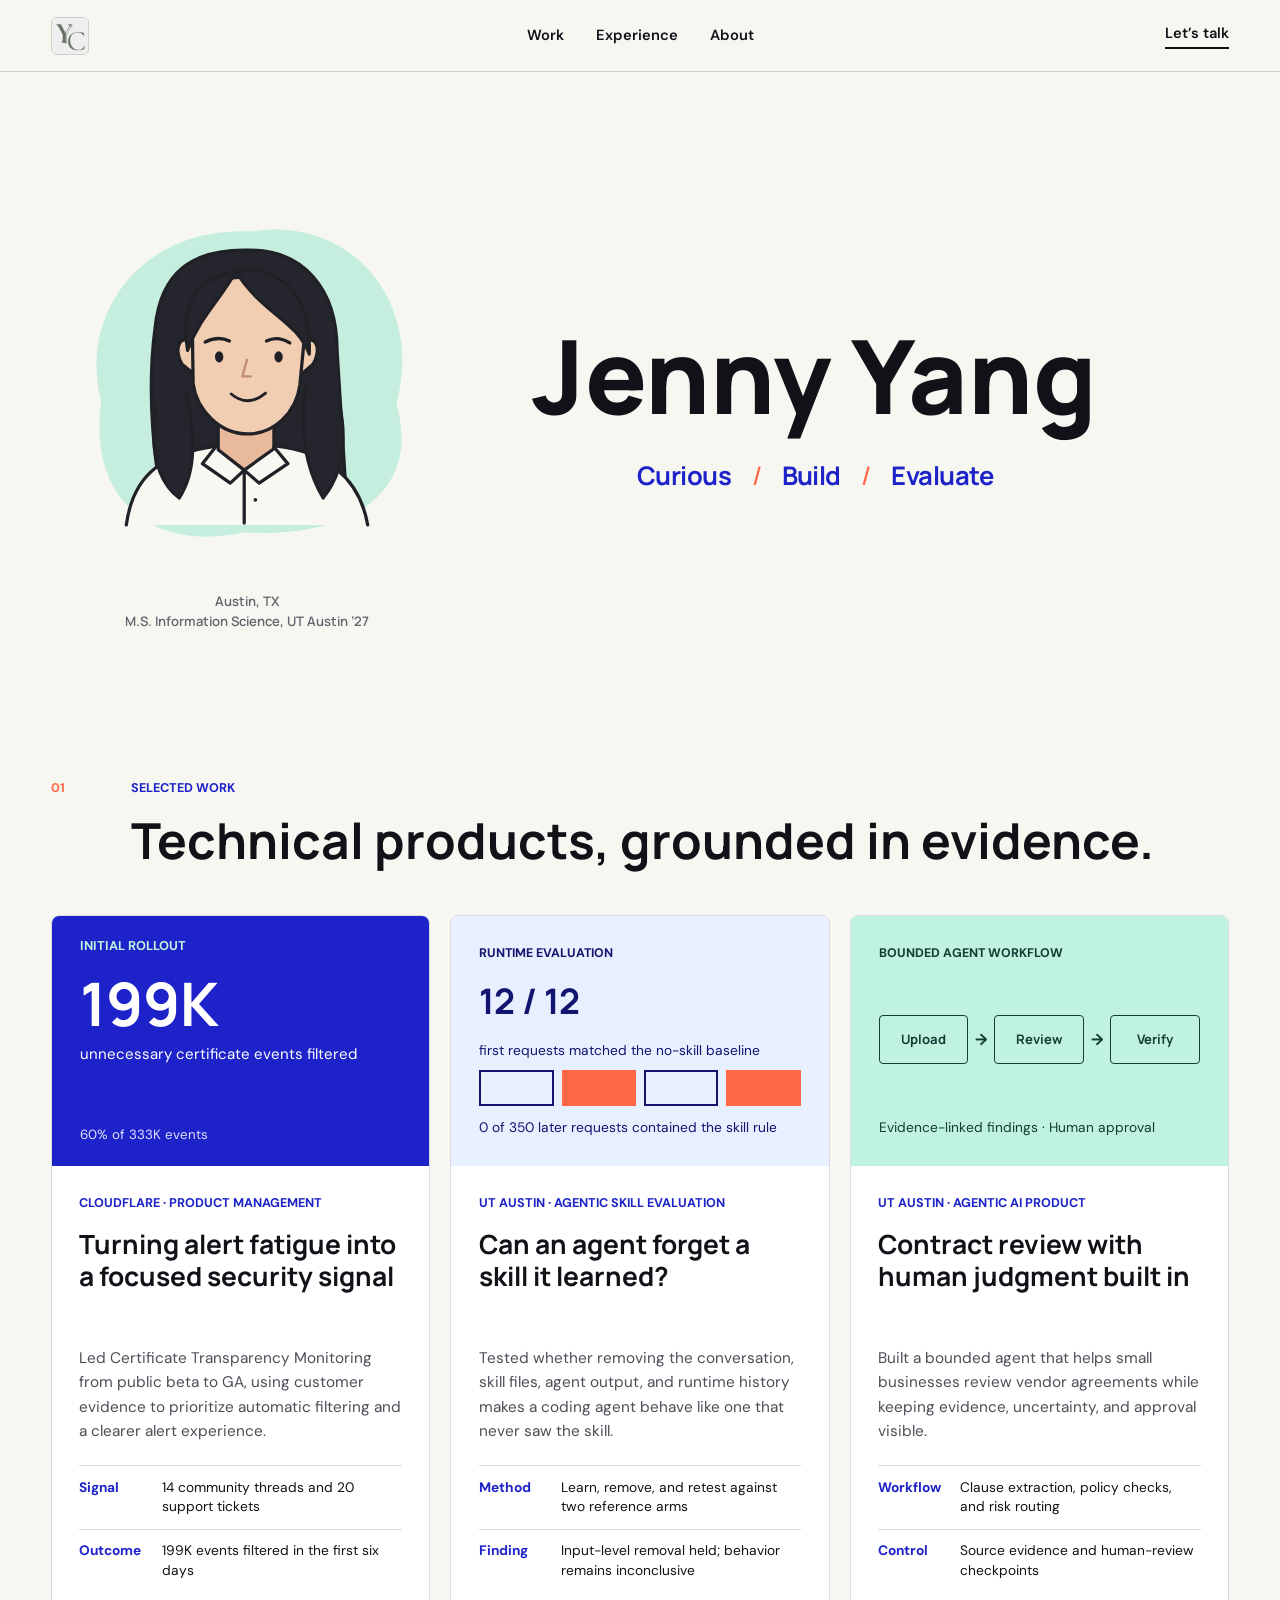
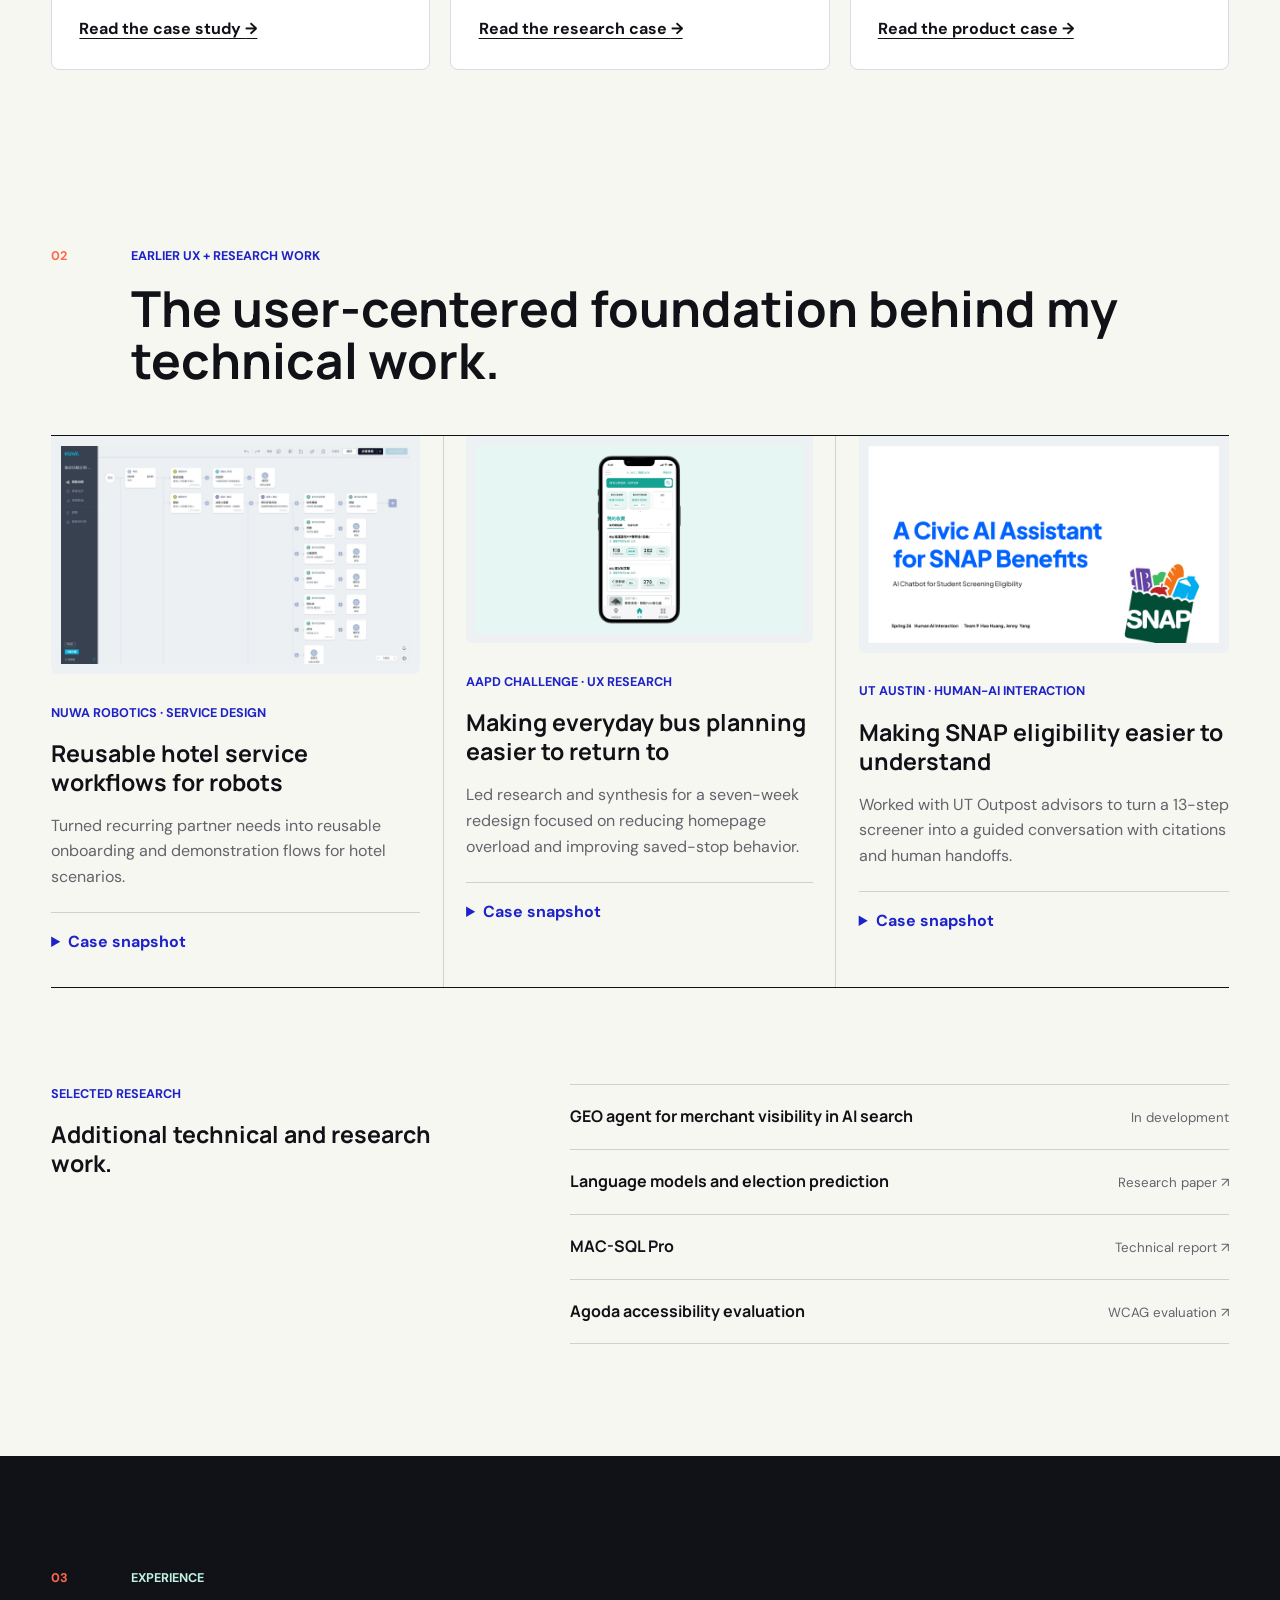
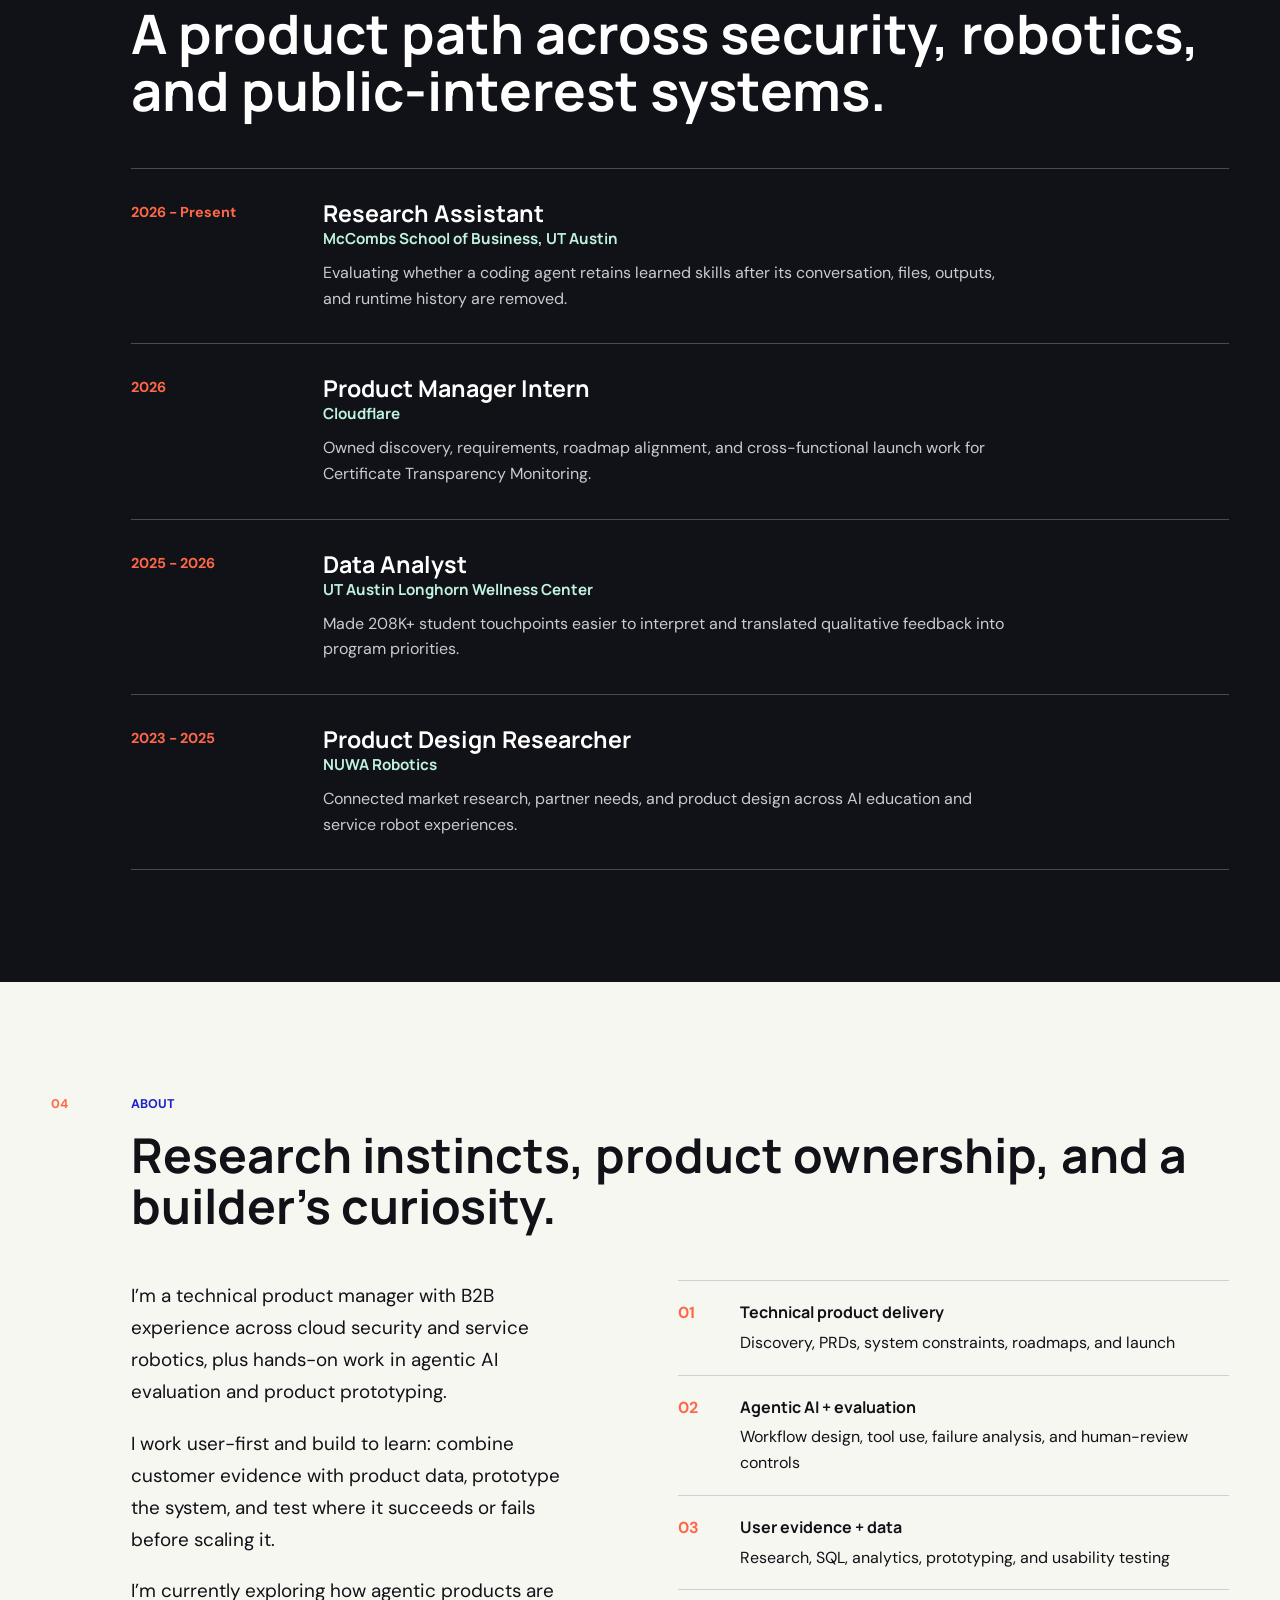
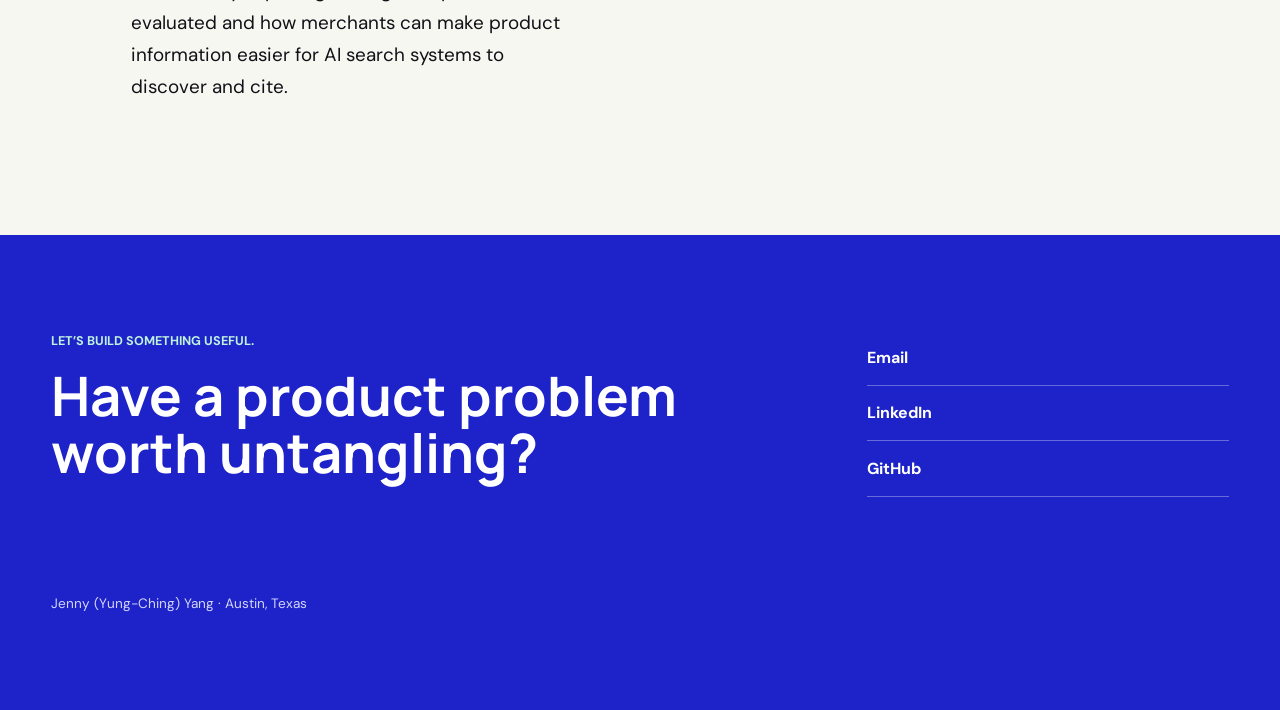
==== commit de208dee: "Remove education footer and avatar cheek marks" ====
--- a/index.html
+++ b/index.html
@@ -98,7 +98,6 @@
                 </g>
                 <path d="M210 187L205 205H214" stroke="#C28D73" stroke-width="2.5"/>
                 <path d="M193 224Q211 239 230 223" stroke-width="3"/>
-                <path d="M147 200L150 221M268 201L265 219" stroke="#E4A58F" stroke-width="7" opacity=".5"/>
                 <path d="M145 223C153 266 157 305 137 336C111 316 106 280 112 239M273 217C266 269 275 307 292 336C313 310 319 277 309 232" fill="#25262D"/>
                 <path d="M177 280L162 299L192 320L207 306L223 320L254 299L239 281M207 307V363"/>
                 <circle cx="219" cy="338" r="2" fill="#202127" stroke="none"/>
@@ -301,10 +300,6 @@
             </article>
           </div>
 
-          <div class="education-note">
-            <p>M.S. Information Science, UT Austin <span>Expected May 2027</span></p>
-            <p>B.S. Psychology, National Taiwan University</p>
-          </div>
         </div>
       </section>
 
--- a/styles.css
+++ b/styles.css
@@ -669,23 +669,6 @@
   color: #cacbd0;
 }
 
-.education-note {
-  display: flex;
-  flex-wrap: wrap;
-  gap: 1rem 2.5rem;
-  margin: 3rem 0 0 80px;
-  color: #dddde0;
-  font-size: 0.94rem;
-}
-
-.education-note p {
-  margin: 0;
-}
-
-.education-note span {
-  color: var(--mint);
-}
-
 .about-grid {
   display: grid;
   grid-template-columns: 0.9fr 1.1fr;
@@ -855,7 +838,6 @@
   }
 
   .timeline,
-  .education-note,
   .about-grid {
     margin-left: 0;
   }
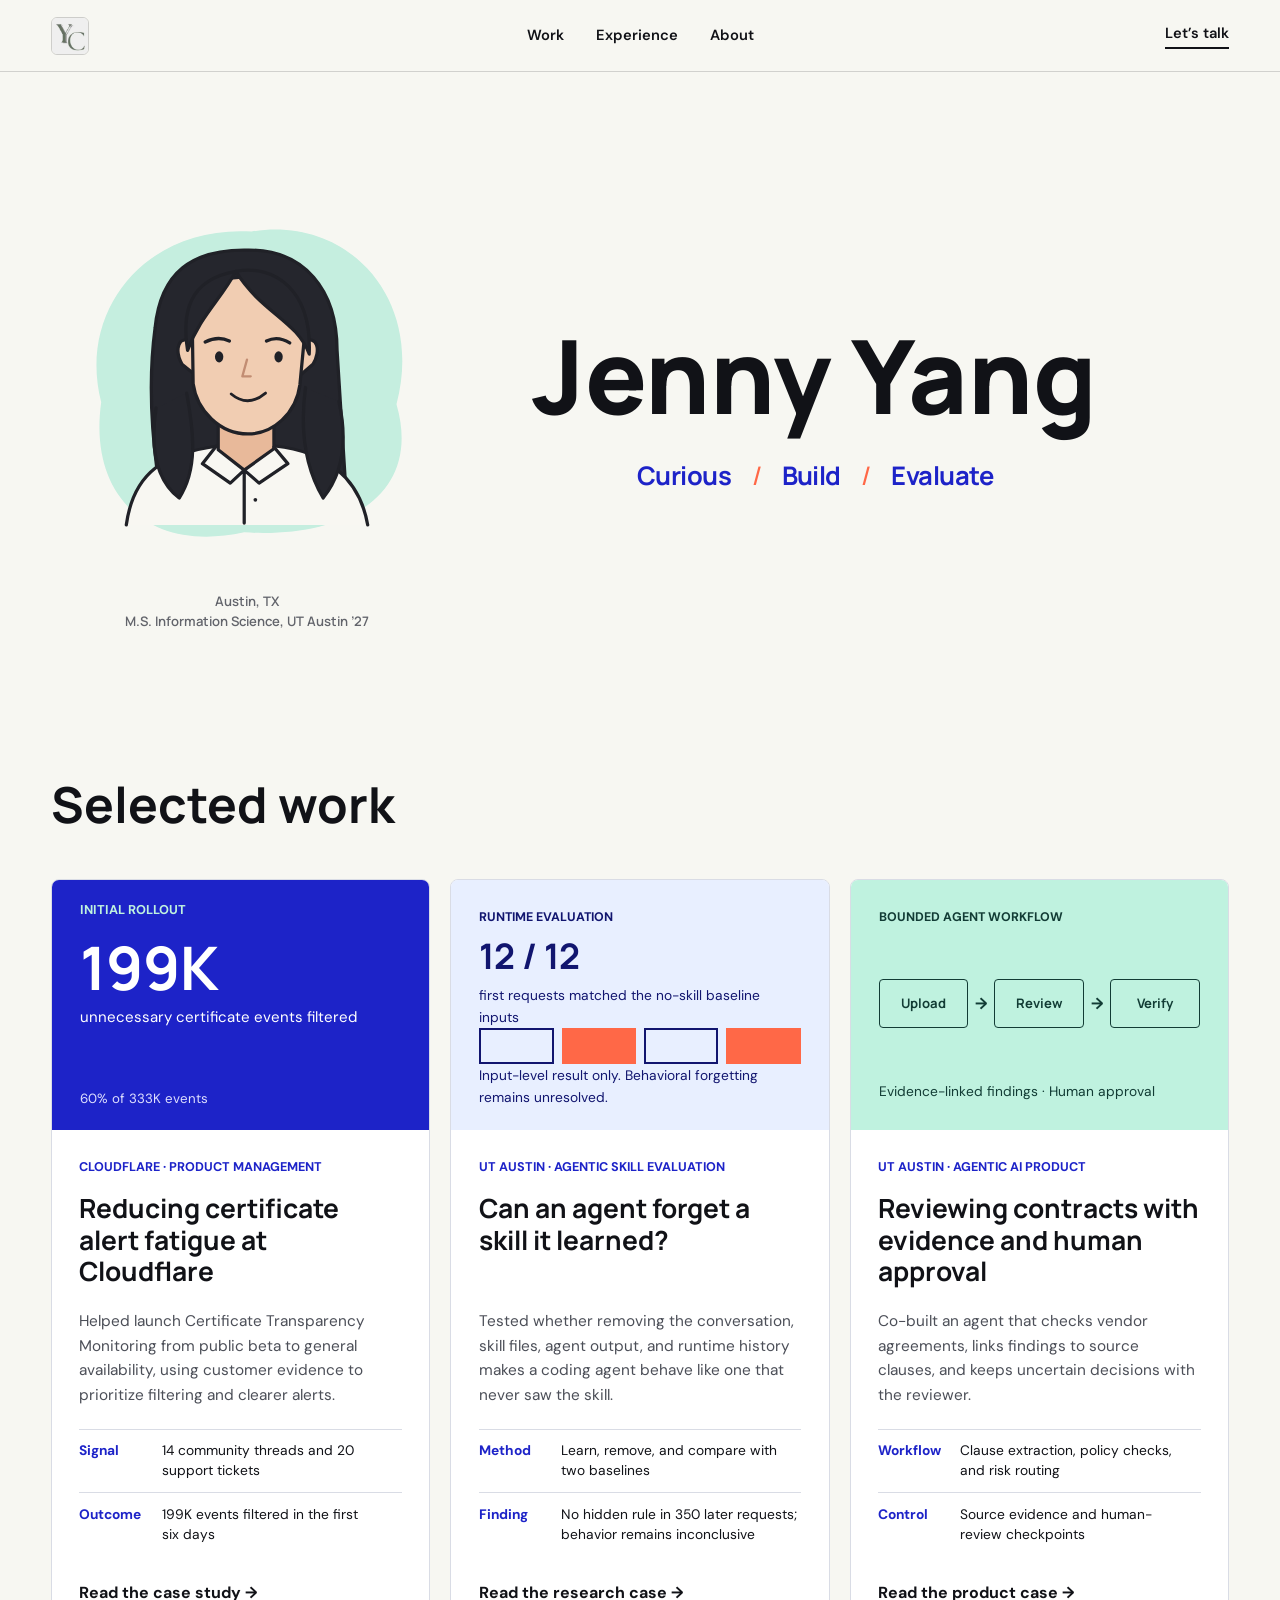
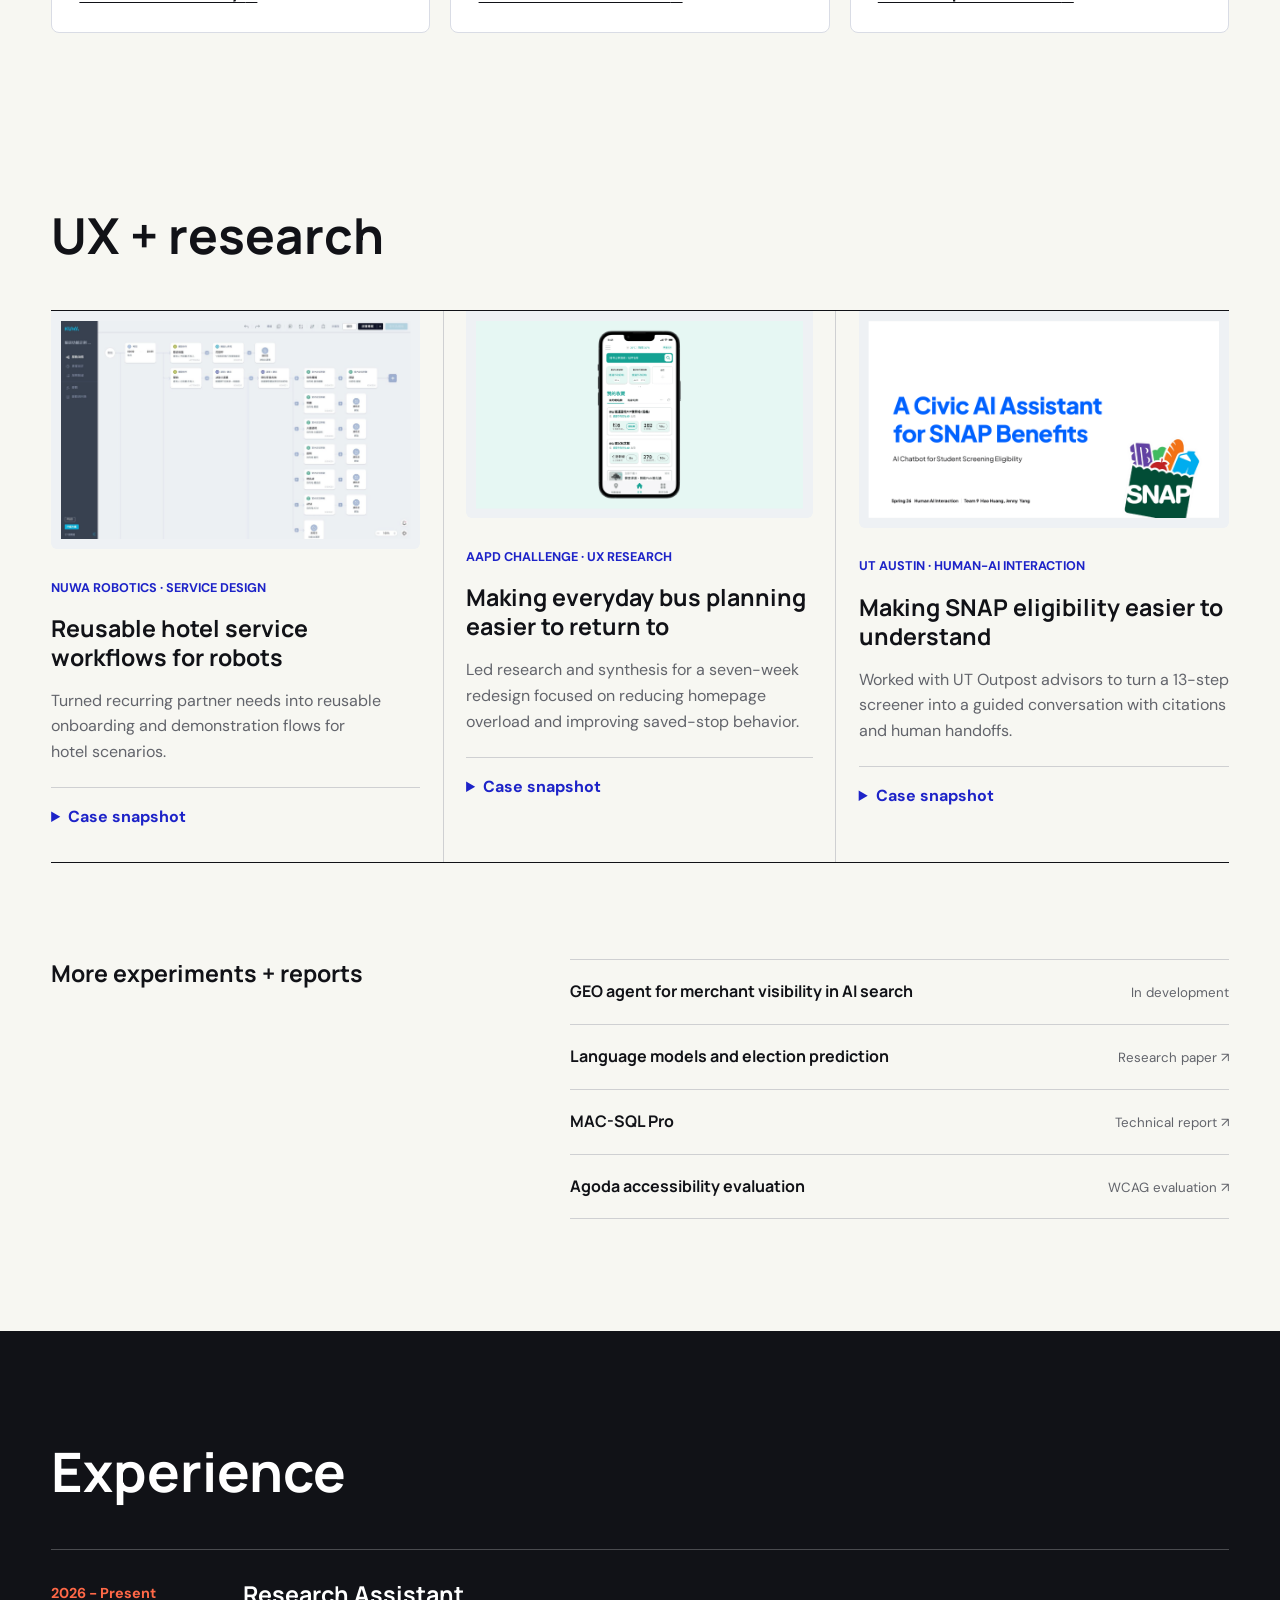
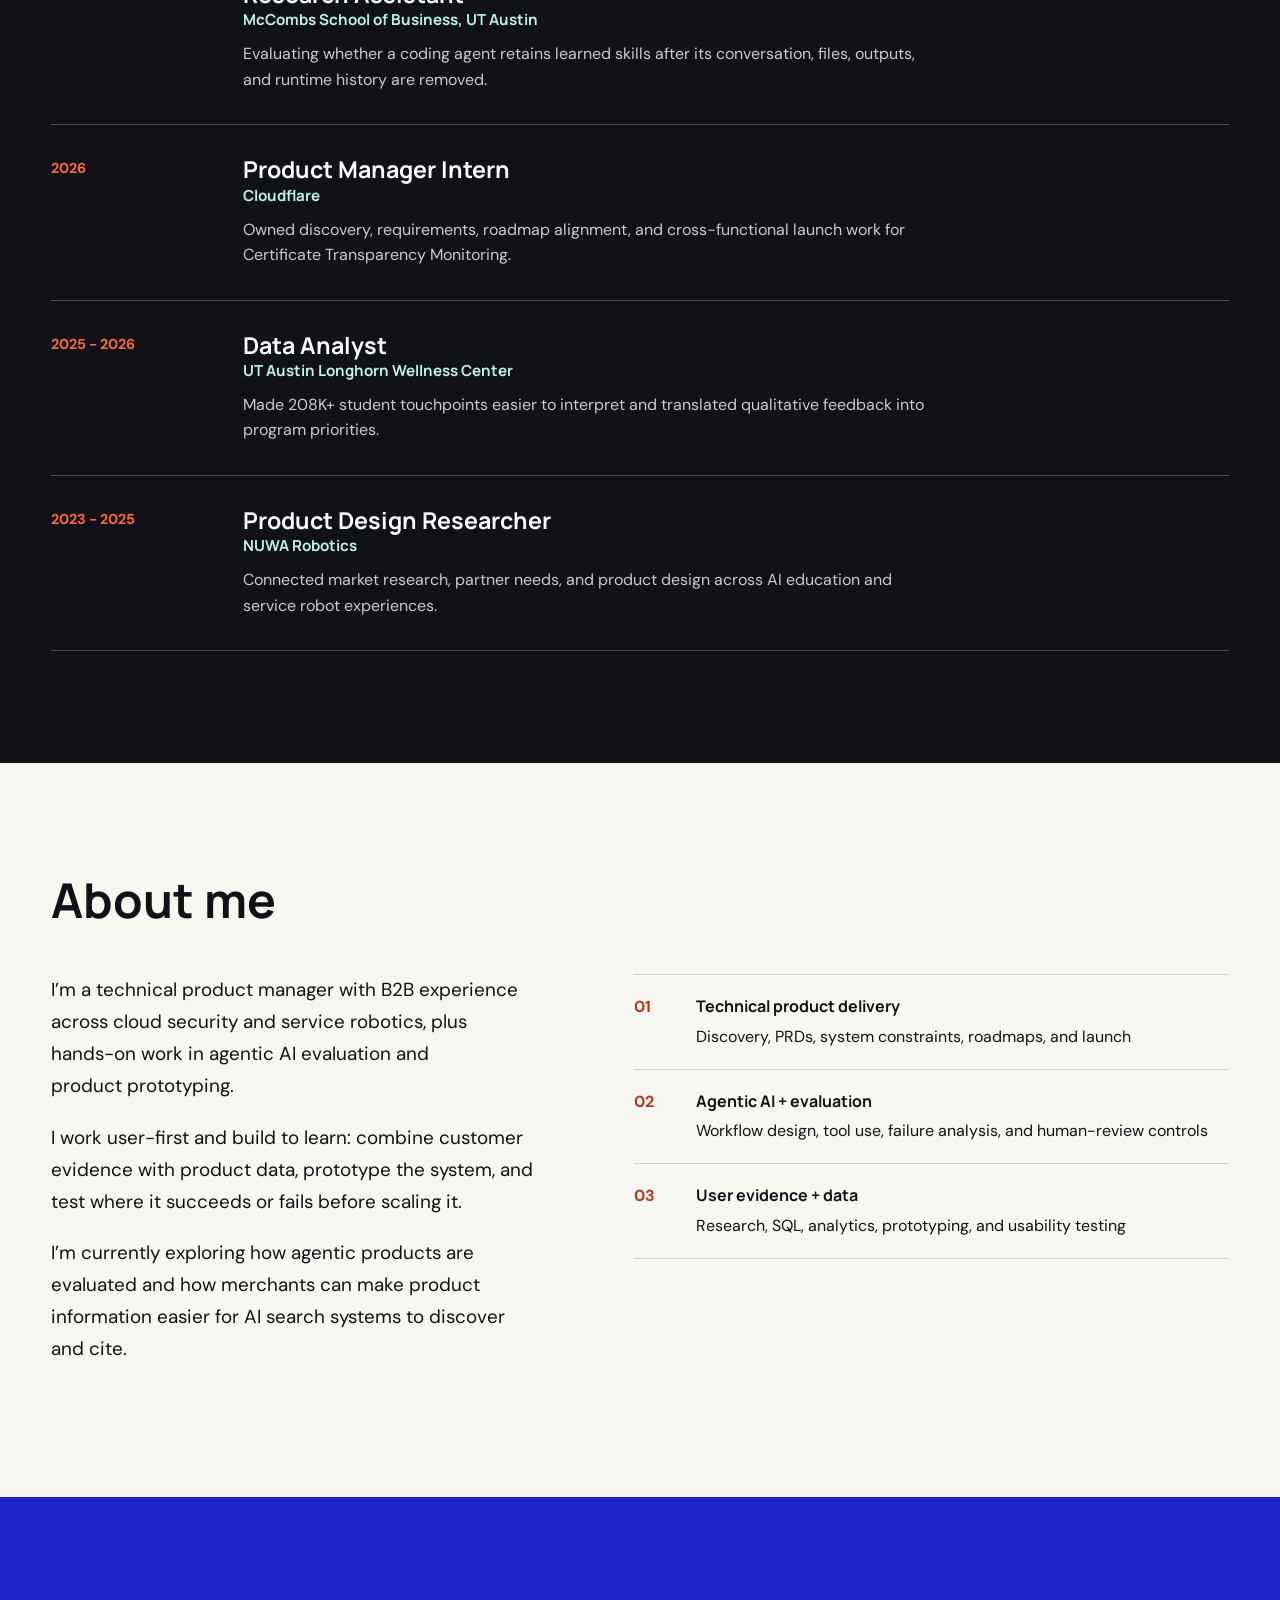
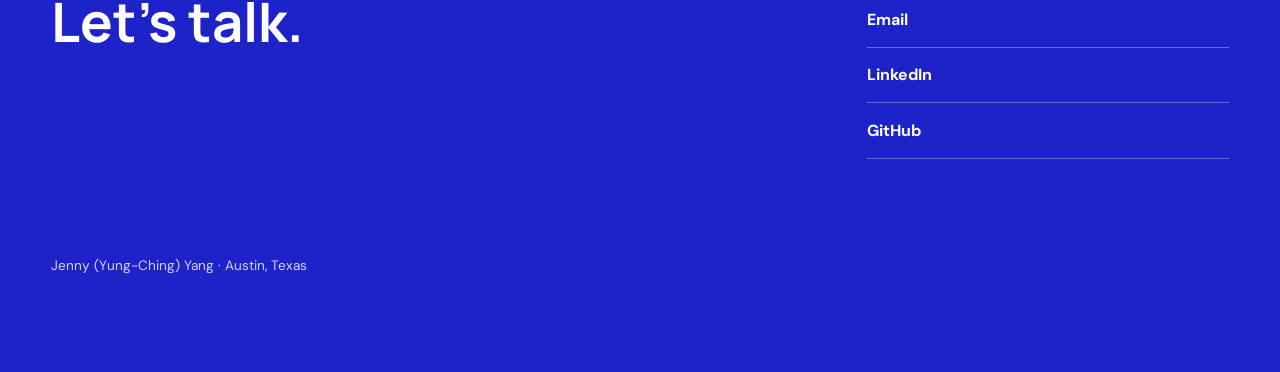
==== commit e6dd00ee: "Improve portfolio navigation, evidence and responsive reading" ====
--- a/index.html
+++ b/index.html
@@ -23,7 +23,7 @@
       href="https://fonts.googleapis.com/css2?family=DM+Sans:wght@400;500;600;700&amp;family=Manrope:wght@400;500;600;700;800&amp;display=swap"
       rel="stylesheet"
     />
-    <link rel="stylesheet" href="styles.css?v=20261117-avatar-2" />
+    <link rel="stylesheet" href="styles.css?v=20261117-polish" />
     <script type="application/ld+json">
       {
         "@context": "https://schema.org",
@@ -60,7 +60,7 @@
       <a class="wordmark" href="#top" aria-label="Jenny Yang, home">
         <img src="assets/yc-icon.webp" alt="" width="225" height="225" />
       </a>
-      <nav aria-label="Primary navigation">
+      <nav aria-label="Primary navigation" data-section-nav>
         <a href="#work">Work</a>
         <a href="#experience">Experience</a>
         <a href="#about">About</a>
@@ -119,10 +119,8 @@
 
       <section class="section work-section" id="work" aria-labelledby="work-title">
         <div class="section-heading">
-          <p class="section-index">01</p>
           <div>
-            <p class="eyebrow">Selected work</p>
-            <h2 id="work-title">Technical products, grounded in evidence.</h2>
+            <h2 id="work-title">Selected work</h2>
           </div>
         </div>
 
@@ -137,8 +135,8 @@
             </div>
             <div class="selected-card-copy">
               <p class="project-meta">Cloudflare &middot; Product management</p>
-              <h3>Turning alert fatigue into a focused security signal</h3>
-              <p>Led Certificate Transparency Monitoring from public beta to GA, using customer evidence to prioritize automatic filtering and a clearer alert experience.</p>
+              <h3><a href="projects/cloudflare/">Reducing certificate alert fatigue at Cloudflare</a></h3>
+              <p>Helped launch Certificate Transparency Monitoring from public beta to general availability, using customer evidence to prioritize filtering and clearer alerts.</p>
               <dl class="project-evidence">
                 <div><dt>Signal</dt><dd>14 community threads and 20 support tickets</dd></div>
                 <div><dt>Outcome</dt><dd>199K events filtered in the first six days</dd></div>
@@ -151,17 +149,17 @@
             <div class="selected-visual evaluation-summary" aria-label="Agentic unlearning evaluation design summary">
               <p>Runtime evaluation</p>
               <strong>12 / 12</strong>
-              <span>first requests matched the no-skill baseline</span>
+              <span>first requests matched the no-skill baseline inputs</span>
               <div class="condition-row" aria-hidden="true"><i></i><i></i><i></i><i></i></div>
-              <small>0 of 350 later requests contained the skill rule</small>
+              <small>Input-level result only. Behavioral forgetting remains unresolved.</small>
             </div>
             <div class="selected-card-copy">
               <p class="project-meta">UT Austin &middot; Agentic skill evaluation</p>
-              <h3>Can an agent forget a skill it learned?</h3>
+              <h3><a href="projects/agentic-unlearning/">Can an agent forget a skill it learned?</a></h3>
               <p>Tested whether removing the conversation, skill files, agent output, and runtime history makes a coding agent behave like one that never saw the skill.</p>
               <dl class="project-evidence">
-                <div><dt>Method</dt><dd>Learn, remove, and retest against two reference arms</dd></div>
-                <div><dt>Finding</dt><dd>Input-level removal held; behavior remains inconclusive</dd></div>
+                <div><dt>Method</dt><dd>Learn, remove, and compare with two baselines</dd></div>
+                <div><dt>Finding</dt><dd>No hidden rule in 350 later requests; behavior remains inconclusive</dd></div>
               </dl>
               <a class="text-link" href="projects/agentic-unlearning/">Read the research case <span aria-hidden="true">&rarr;</span></a>
             </div>
@@ -177,8 +175,8 @@
             </div>
             <div class="selected-card-copy">
               <p class="project-meta">UT Austin &middot; Agentic AI product</p>
-              <h3>Contract review with human judgment built in</h3>
-              <p>Built a bounded agent that helps small businesses review vendor agreements while keeping evidence, uncertainty, and approval visible.</p>
+              <h3><a href="projects/contract-review-agent/">Reviewing contracts with evidence and human approval</a></h3>
+              <p>Co-built an agent that checks vendor agreements, links findings to source clauses, and keeps uncertain decisions with the reviewer.</p>
               <dl class="project-evidence">
                 <div><dt>Workflow</dt><dd>Clause extraction, policy checks, and risk routing</dd></div>
                 <div><dt>Control</dt><dd>Source evidence and human-review checkpoints</dd></div>
@@ -191,10 +189,8 @@
 
       <section class="section additional-work" aria-labelledby="additional-title">
         <div class="section-heading">
-          <p class="section-index">02</p>
           <div>
-            <p class="eyebrow">Earlier UX + research work</p>
-            <h2 id="additional-title">The user-centered foundation behind my technical work.</h2>
+            <h2 id="additional-title">UX + research</h2>
           </div>
         </div>
 
@@ -247,8 +243,7 @@
 
         <div class="research-row" aria-labelledby="research-title">
           <div>
-            <p class="eyebrow">Selected research</p>
-            <h3 id="research-title">Additional technical and research work.</h3>
+            <h3 id="research-title">More experiments + reports</h3>
           </div>
           <div class="research-links">
             <div class="research-item"><span>GEO agent for merchant visibility in AI search</span><small>In development</small></div>
@@ -262,10 +257,8 @@
       <section class="experience-band" id="experience" aria-labelledby="experience-title">
         <div class="section experience-inner">
           <div class="section-heading section-heading-light">
-            <p class="section-index">03</p>
             <div>
-              <p class="eyebrow">Experience</p>
-              <h2 id="experience-title">A product path across security, robotics, and public-interest systems.</h2>
+              <h2 id="experience-title">Experience</h2>
             </div>
           </div>
 
@@ -305,10 +298,8 @@
 
       <section class="section about-section" id="about" aria-labelledby="about-title">
         <div class="section-heading">
-          <p class="section-index">04</p>
           <div>
-            <p class="eyebrow">About</p>
-            <h2 id="about-title">Research instincts, product ownership, and a builder&rsquo;s curiosity.</h2>
+            <h2 id="about-title">About me</h2>
           </div>
         </div>
         <div class="about-grid">
@@ -337,8 +328,7 @@
 
     <footer class="site-footer" id="contact">
       <div>
-        <p class="eyebrow">Let&rsquo;s build something useful.</p>
-        <h2>Have a product problem worth untangling?</h2>
+        <h2>Let&rsquo;s talk.</h2>
       </div>
       <div class="footer-links">
         <a href="mailto:yungching68@gmail.com">Email</a>
@@ -349,6 +339,7 @@
     </footer>
 
     <script src="avatar.js?v=20261117-2" defer></script>
+    <script src="navigation.js" defer></script>
     <!-- Cloudflare Web Analytics -->
     <script
       type="module"
--- a/styles.css
+++ b/styles.css
@@ -5,6 +5,7 @@
   --blue: #1d23c8;
   --blue-dark: #11156f;
   --coral: #ff6847;
+  --coral-text: #b53620;
   --mint: #bff2df;
   --line: #cfd0d2;
   --muted: #62646b;
@@ -94,6 +95,22 @@
   font-weight: 600;
   text-decoration: none;
 }
+
+nav a {
+  display: inline-flex;
+  align-items: center;
+  min-height: 44px;
+}
+nav a[aria-current="location"] {
+  color: var(--blue);
+  text-decoration: underline;
+  text-underline-offset: .4rem;
+}
+a:focus-visible, summary:focus-visible {
+  outline: 2px solid var(--blue);
+  outline-offset: 4px;
+}
+::selection { color: var(--white); background: var(--blue); }
 
 nav a:hover,
 .header-link:hover,
@@ -263,6 +280,7 @@
   width: min(var(--max), 92vw);
   margin: 0 auto;
   padding: 7rem 0;
+  scroll-margin-top: 90px;
 }
 
 .work-section {
@@ -270,20 +288,22 @@
 }
 
 .section-heading {
-  display: grid;
-  grid-template-columns: 80px 1fr;
+  display: block;
   margin-bottom: 3rem;
 }
 
 .section-index {
-  color: var(--coral);
+  color: var(--coral-text);
 }
 
 h2 {
   max-width: 780px;
   margin: 0;
   font-size: 3.4rem;
-}
+  text-wrap: balance;
+}
+
+p, dd { text-wrap: pretty; }
 
 .text-link {
   font-weight: 700;
@@ -467,6 +487,15 @@
   margin: 0;
   font-size: 1.65rem;
   line-height: 1.2;
+}
+
+.selected-card-copy h3 a {
+  text-decoration: none;
+  text-underline-offset: .18em;
+}
+.selected-card-copy h3 a:hover {
+  color: var(--blue);
+  text-decoration: underline;
 }
 
 .selected-card-copy > p:not(.project-meta, .coming-soon) {
@@ -617,6 +646,7 @@
 .experience-band {
   background: var(--ink);
   color: var(--white);
+  scroll-margin-top: 90px;
 }
 
 .experience-inner {
@@ -629,7 +659,7 @@
 }
 
 .timeline {
-  margin-left: 80px;
+  margin-left: 0;
 }
 
 .timeline article {
@@ -673,7 +703,7 @@
   display: grid;
   grid-template-columns: 0.9fr 1.1fr;
   gap: 6rem;
-  margin-left: 80px;
+  margin-left: 0;
 }
 
 .about-copy p {
@@ -695,7 +725,7 @@
 }
 
 .capability-list span {
-  color: var(--coral);
+  color: var(--coral-text);
   font-weight: 700;
 }
 
@@ -755,10 +785,21 @@
   .site-header {
     grid-template-columns: 1fr auto;
     min-height: 64px;
-  }
-
-  nav {
-    display: none;
+    padding-top: .45rem;
+  }
+
+  .site-header nav {
+    display: flex;
+    grid-column: 1 / -1;
+    grid-row: 2;
+    gap: 1.5rem;
+  }
+  .site-header .header-link {
+    grid-column: 2;
+    grid-row: 1;
+  }
+  .section, .site-footer, .experience-band {
+    scroll-margin-top: 120px;
   }
 
   .hero {
@@ -813,7 +854,42 @@
   }
 
   .selected-visual {
-    height: 230px;
+    order: 2;
+    height: auto;
+    min-height: 168px;
+    margin: 0 1.25rem;
+    padding: 1.25rem;
+    border-radius: 6px;
+    gap: .4rem;
+  }
+  .selected-card-copy { display: contents; }
+  .selected-card-copy .project-meta {
+    order: 0;
+    margin: 1.25rem 1.25rem .6rem;
+  }
+  .selected-card-copy > p:not(.project-meta, .coming-soon) {
+    order: 3;
+    margin: 1rem 1.25rem 0;
+  }
+  .selected-card-copy .project-evidence {
+    order: 4;
+    margin: 1rem 1.25rem;
+  }
+  .selected-card-copy .text-link {
+    order: 5;
+    align-self: flex-start;
+    margin: 0 1.25rem 1.25rem;
+    padding: .45rem 0;
+  }
+  .selected-visual .meter { margin-top: .5rem; }
+  .cloudflare-summary strong { font-size: 3rem; }
+  .selected-visual p { margin-bottom: .35rem; }
+  .selected-visual small { margin-top: .35rem; }
+
+  .selected-card .selected-card-copy h3 {
+    order: 1;
+    margin: 0 1.25rem 1.2rem;
+    font-size: 1.45rem;
   }
 
   .selected-card-copy h3 {
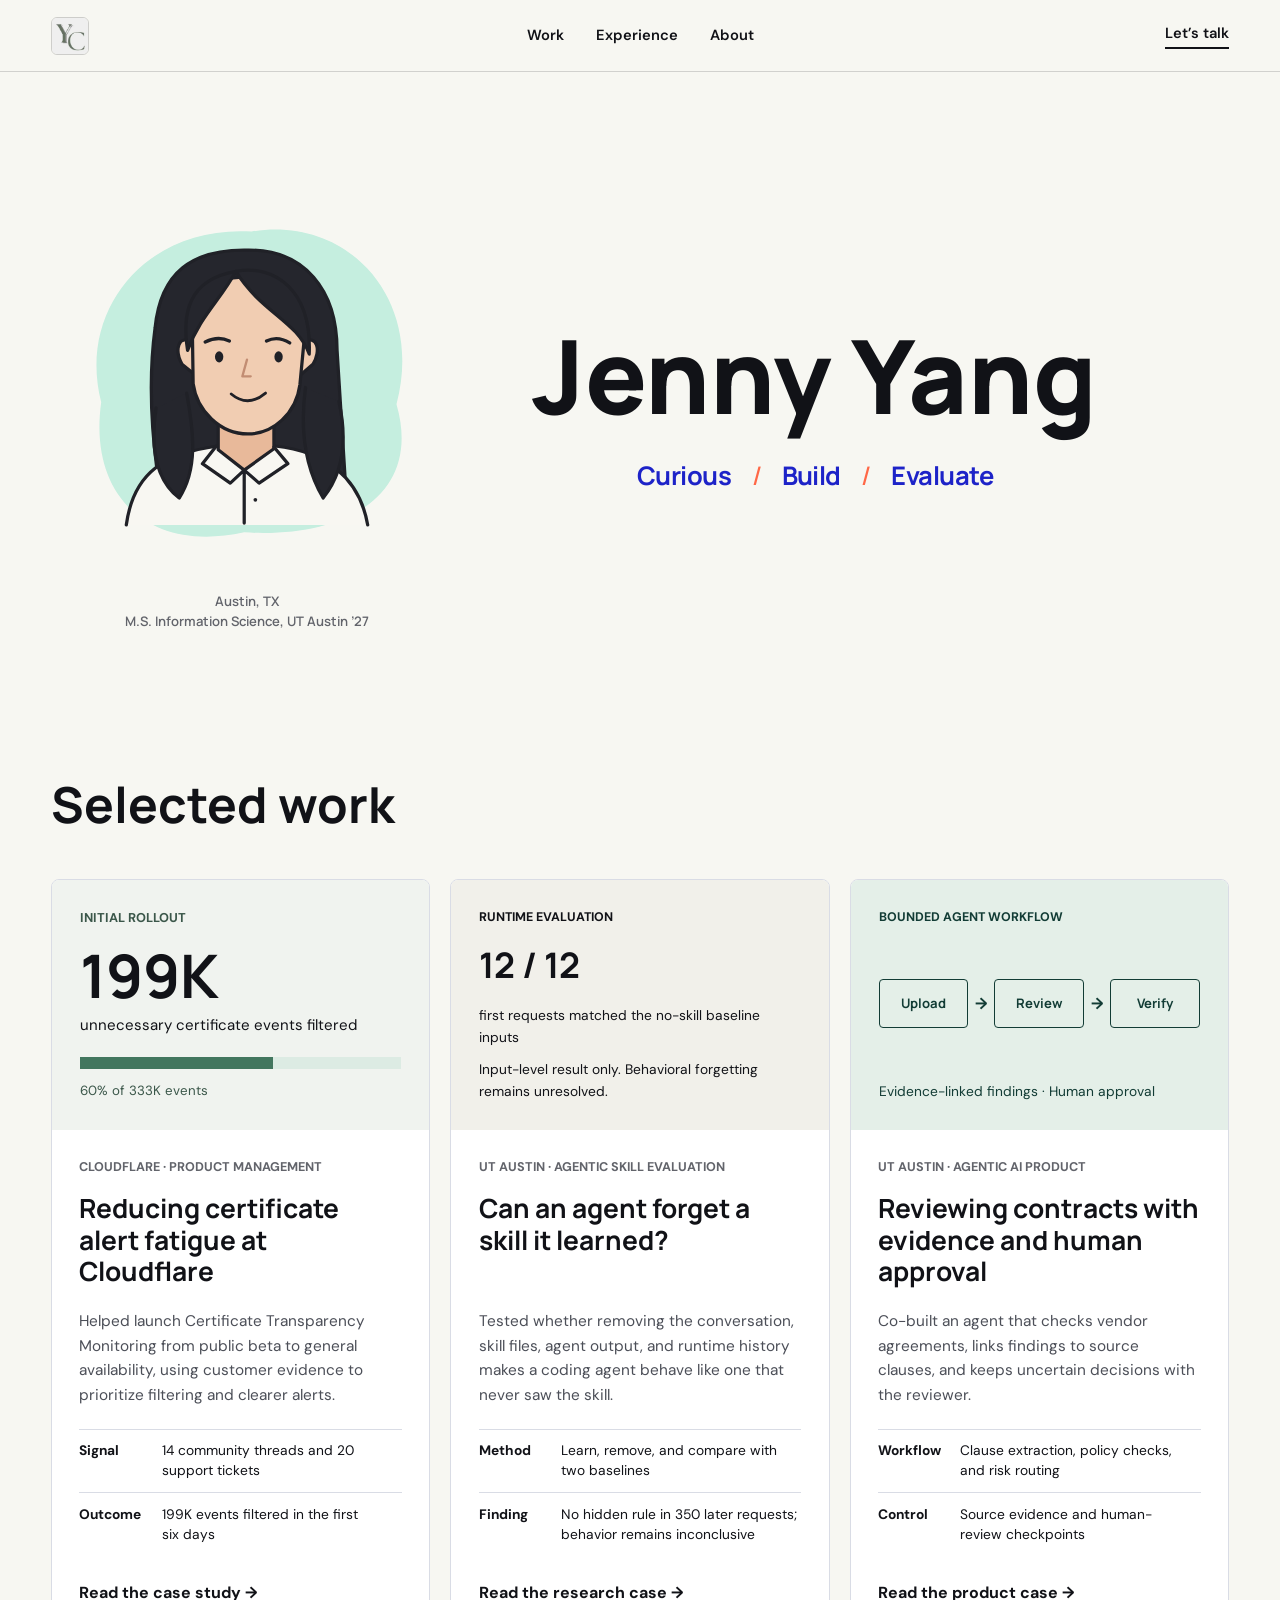
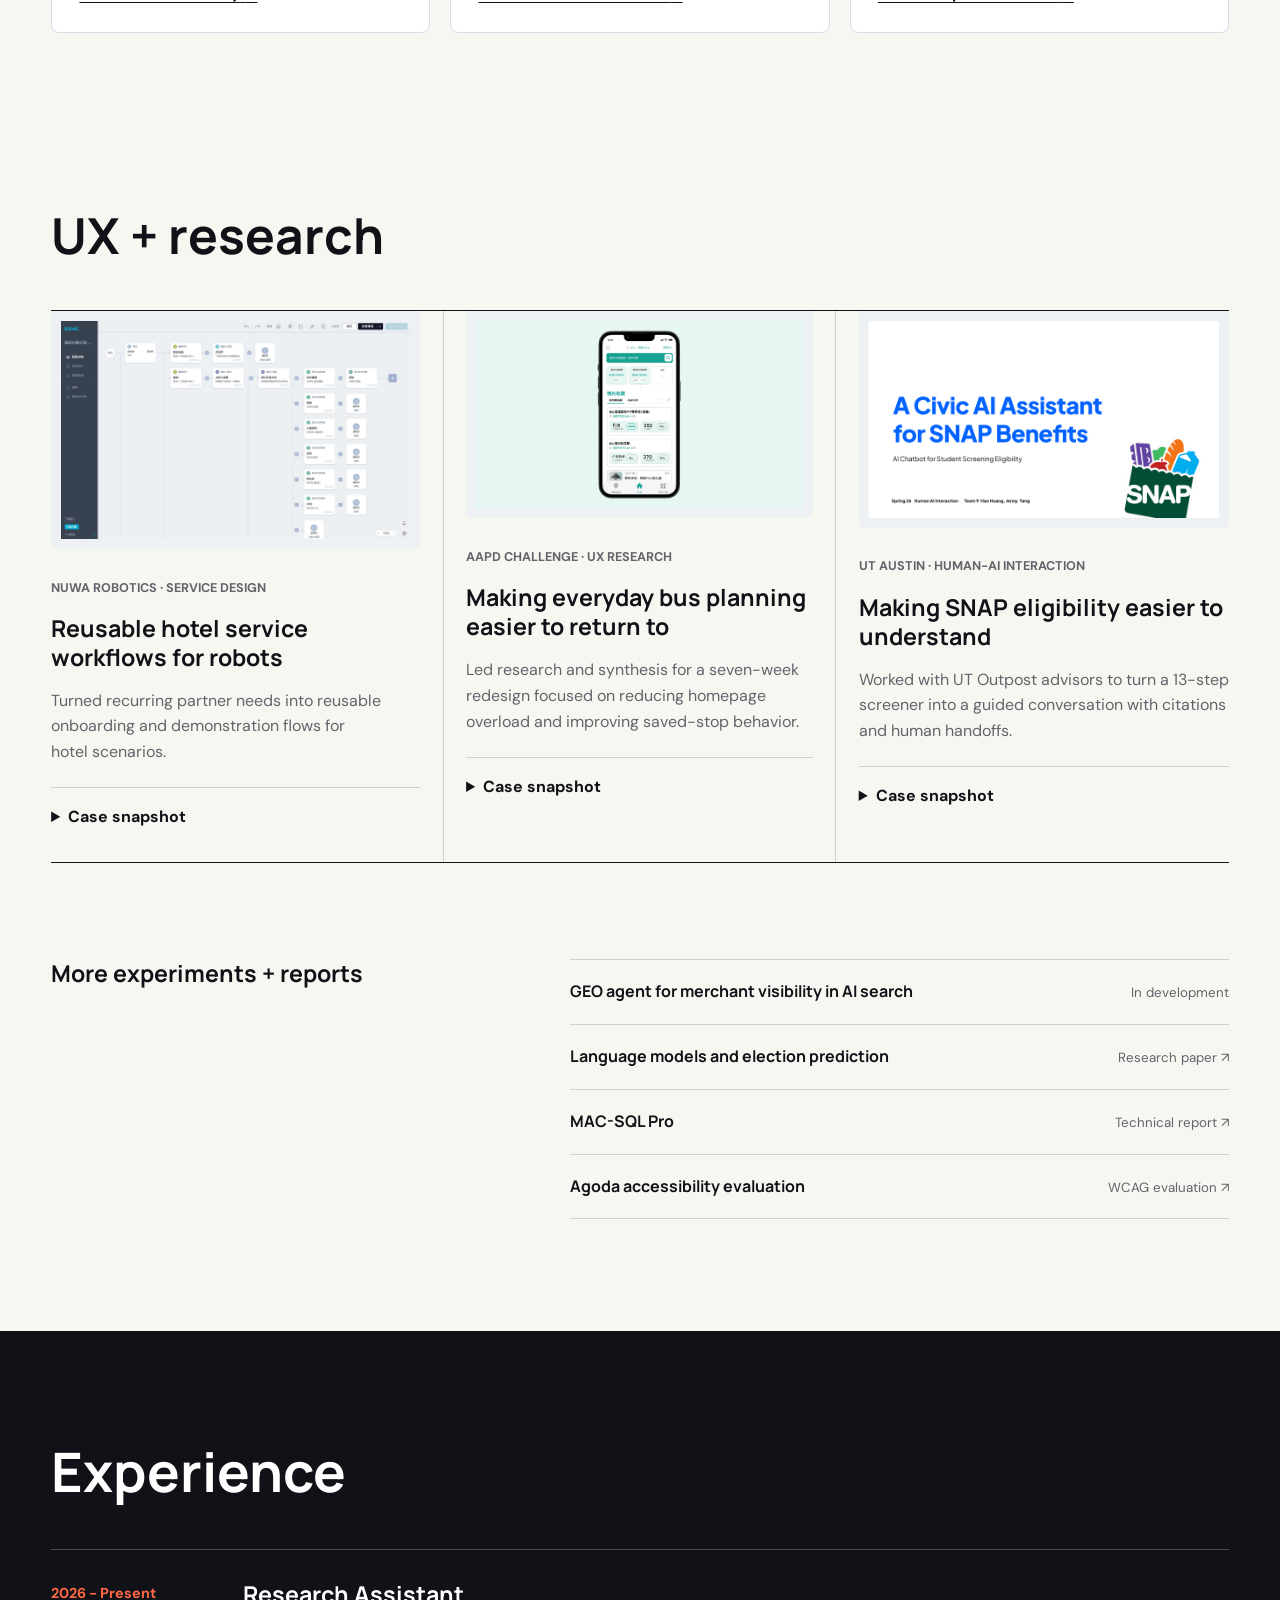
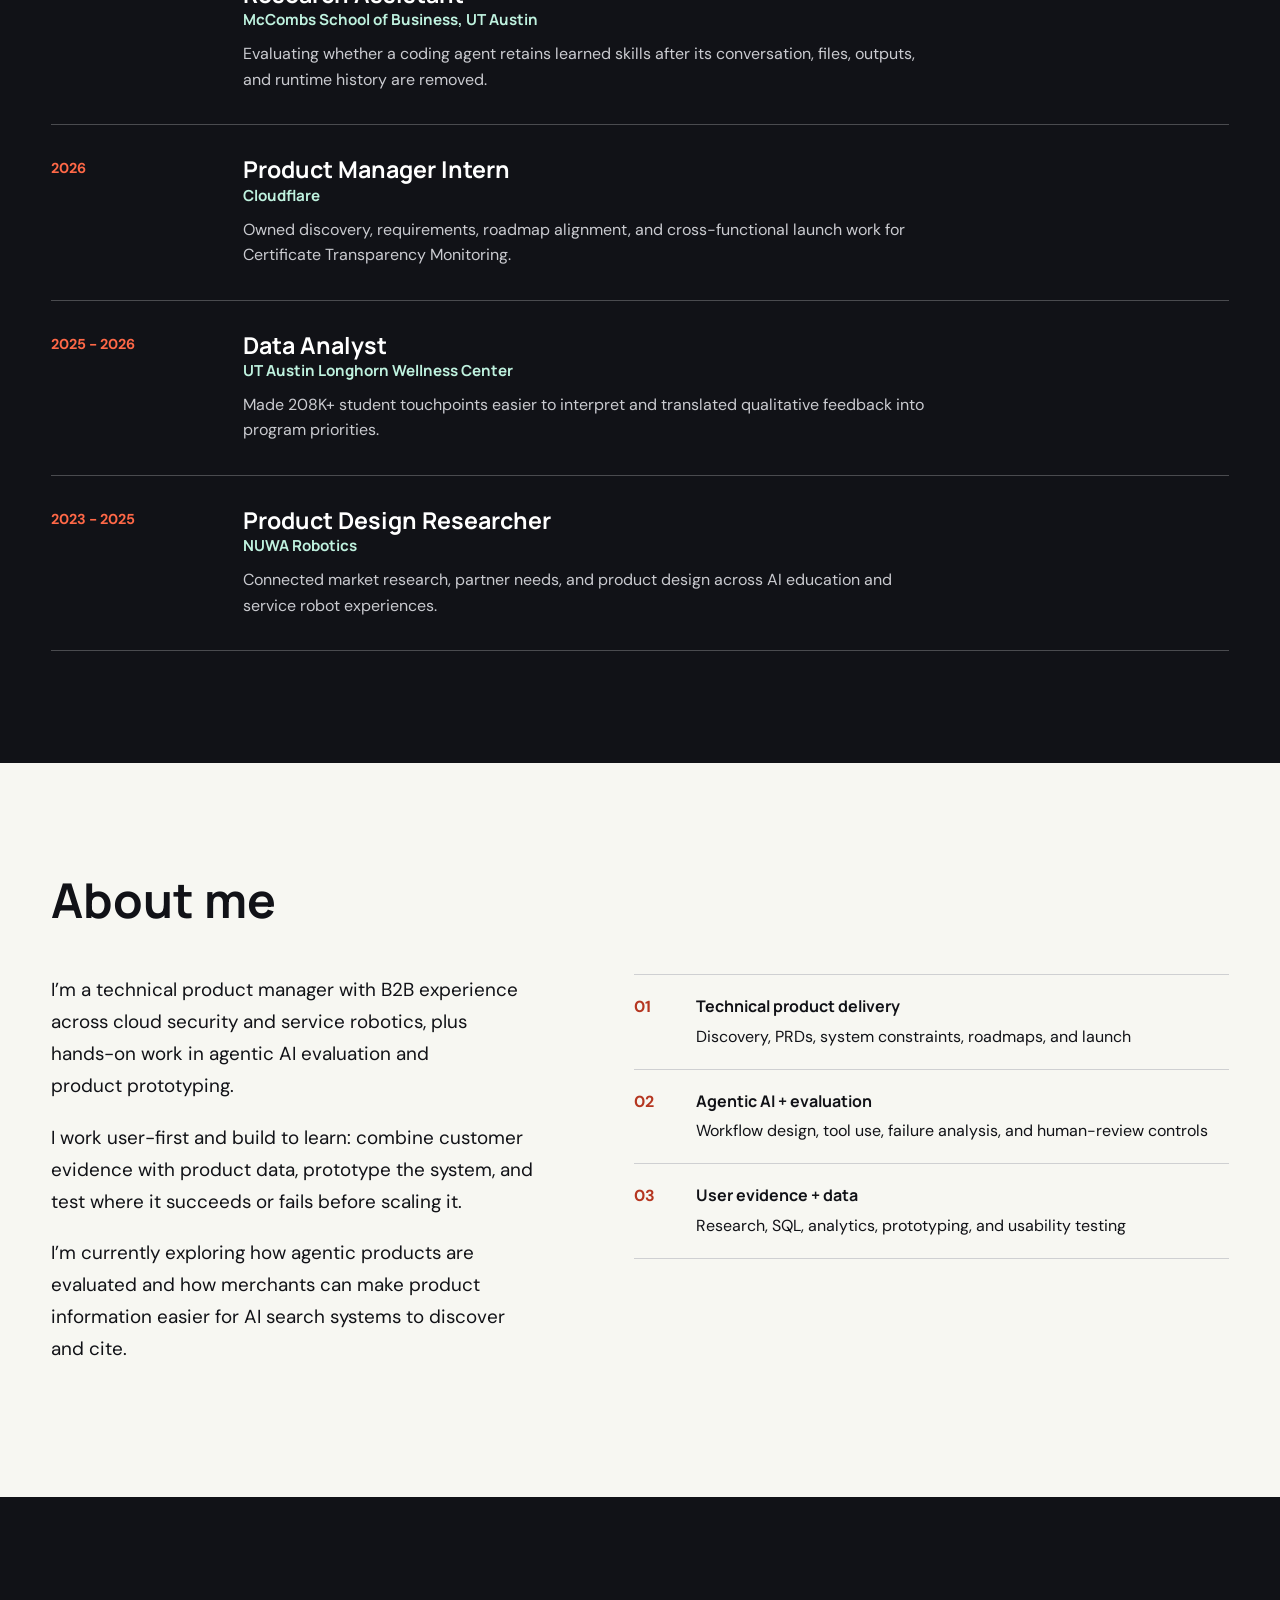
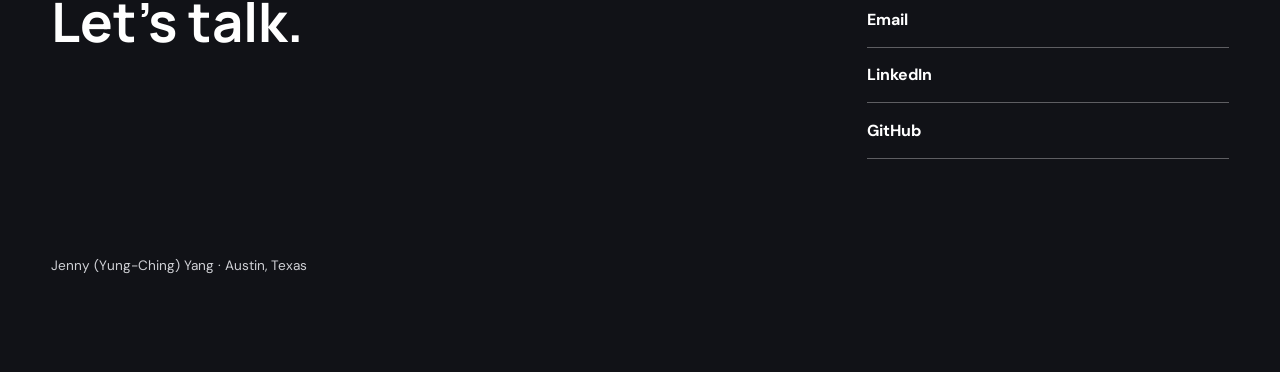
==== commit 6b731034: "Restrain palette and restore certificate filter visualization" ====
--- a/index.html
+++ b/index.html
@@ -23,7 +23,7 @@
       href="https://fonts.googleapis.com/css2?family=DM+Sans:wght@400;500;600;700&amp;family=Manrope:wght@400;500;600;700;800&amp;display=swap"
       rel="stylesheet"
     />
-    <link rel="stylesheet" href="styles.css?v=20261117-polish" />
+    <link rel="stylesheet" href="styles.css?v=20261117-quiet" />
     <script type="application/ld+json">
       {
         "@context": "https://schema.org",
@@ -150,7 +150,6 @@
               <p>Runtime evaluation</p>
               <strong>12 / 12</strong>
               <span>first requests matched the no-skill baseline inputs</span>
-              <div class="condition-row" aria-hidden="true"><i></i><i></i><i></i><i></i></div>
               <small>Input-level result only. Behavioral forgetting remains unresolved.</small>
             </div>
             <div class="selected-card-copy">
--- a/styles.css
+++ b/styles.css
@@ -9,6 +9,9 @@
   --mint: #bff2df;
   --line: #cfd0d2;
   --muted: #62646b;
+  --surface: #f0f3ef;
+  --meter-track: #dcebe3;
+  --meter-fill: #42765e;
   --max: 1180px;
 }
 
@@ -140,7 +143,7 @@
 .project-meta,
 .section-index {
   margin: 0 0 1rem;
-  color: var(--blue);
+  color: var(--muted);
   font-size: 0.79rem;
   font-weight: 700;
   text-transform: uppercase;
@@ -335,13 +338,13 @@
   flex-direction: column;
   justify-content: center;
   padding: 1.75rem;
-  background: var(--blue);
-  color: var(--white);
+  background: var(--surface);
+  color: var(--ink);
 }
 
 .cloudflare-summary p {
   margin: 0 0 1rem;
-  color: var(--mint);
+  color: #3b574a;
   font-size: 0.8rem;
   font-weight: 700;
   text-transform: uppercase;
@@ -360,21 +363,23 @@
 
 .meter {
   width: 100%;
-  height: 14px;
-  margin-top: 3rem;
-  background: rgba(255, 255, 255, 0.2);
+  flex: 0 0 12px;
+  height: 12px;
+  min-height: 12px;
+  margin-top: 1.25rem;
+  background: var(--meter-track);
 }
 
 .meter i {
   display: block;
   width: 60%;
   height: 100%;
-  background: var(--coral);
+  background: var(--meter-fill);
 }
 
 .cloudflare-summary small {
   margin-top: 0.65rem;
-  color: #dedffe;
+  color: #3b574a;
 }
 
 @media (min-width: 1000px) {
@@ -409,8 +414,8 @@
 }
 
 .evaluation-summary {
-  background: #e8efff;
-  color: var(--blue-dark);
+  background: #f1f0ea;
+  color: var(--ink);
 }
 
 .evaluation-summary p,
@@ -432,25 +437,8 @@
   font-size: 0.86rem;
 }
 
-.condition-row {
-  display: grid;
-  grid-template-columns: repeat(4, 1fr);
-  gap: 0.5rem;
-}
-
-.condition-row i {
-  height: 36px;
-  border: 2px solid currentColor;
-}
-
-.condition-row i:nth-child(2),
-.condition-row i:nth-child(4) {
-  background: var(--coral);
-  border-color: var(--coral);
-}
-
 .agent-summary {
-  background: var(--mint);
+  background: #e4efe8;
   color: #123c35;
 }
 
@@ -519,7 +507,7 @@
 }
 
 .project-evidence dt {
-  color: var(--blue);
+  color: var(--ink);
   font-weight: 700;
 }
 
@@ -593,7 +581,7 @@
 
 summary {
   cursor: pointer;
-  color: var(--blue);
+  color: var(--ink);
   font-weight: 700;
 }
 
@@ -745,7 +733,7 @@
   grid-template-columns: 1.35fr 0.65fr;
   gap: 4rem;
   padding: 6rem max(4vw, calc((100vw - var(--max)) / 2));
-  background: var(--blue);
+  background: var(--ink);
   color: var(--white);
   scroll-margin-top: 72px;
 }
@@ -774,10 +762,12 @@
   color: var(--mint);
 }
 
+.footer-links a:focus-visible { outline-color: var(--mint); }
+
 .footer-note {
   grid-column: 1 / -1;
   margin: 2rem 0 0;
-  color: #d3d4fb;
+  color: #cfd0d5;
   font-size: 0.85rem;
 }
 
